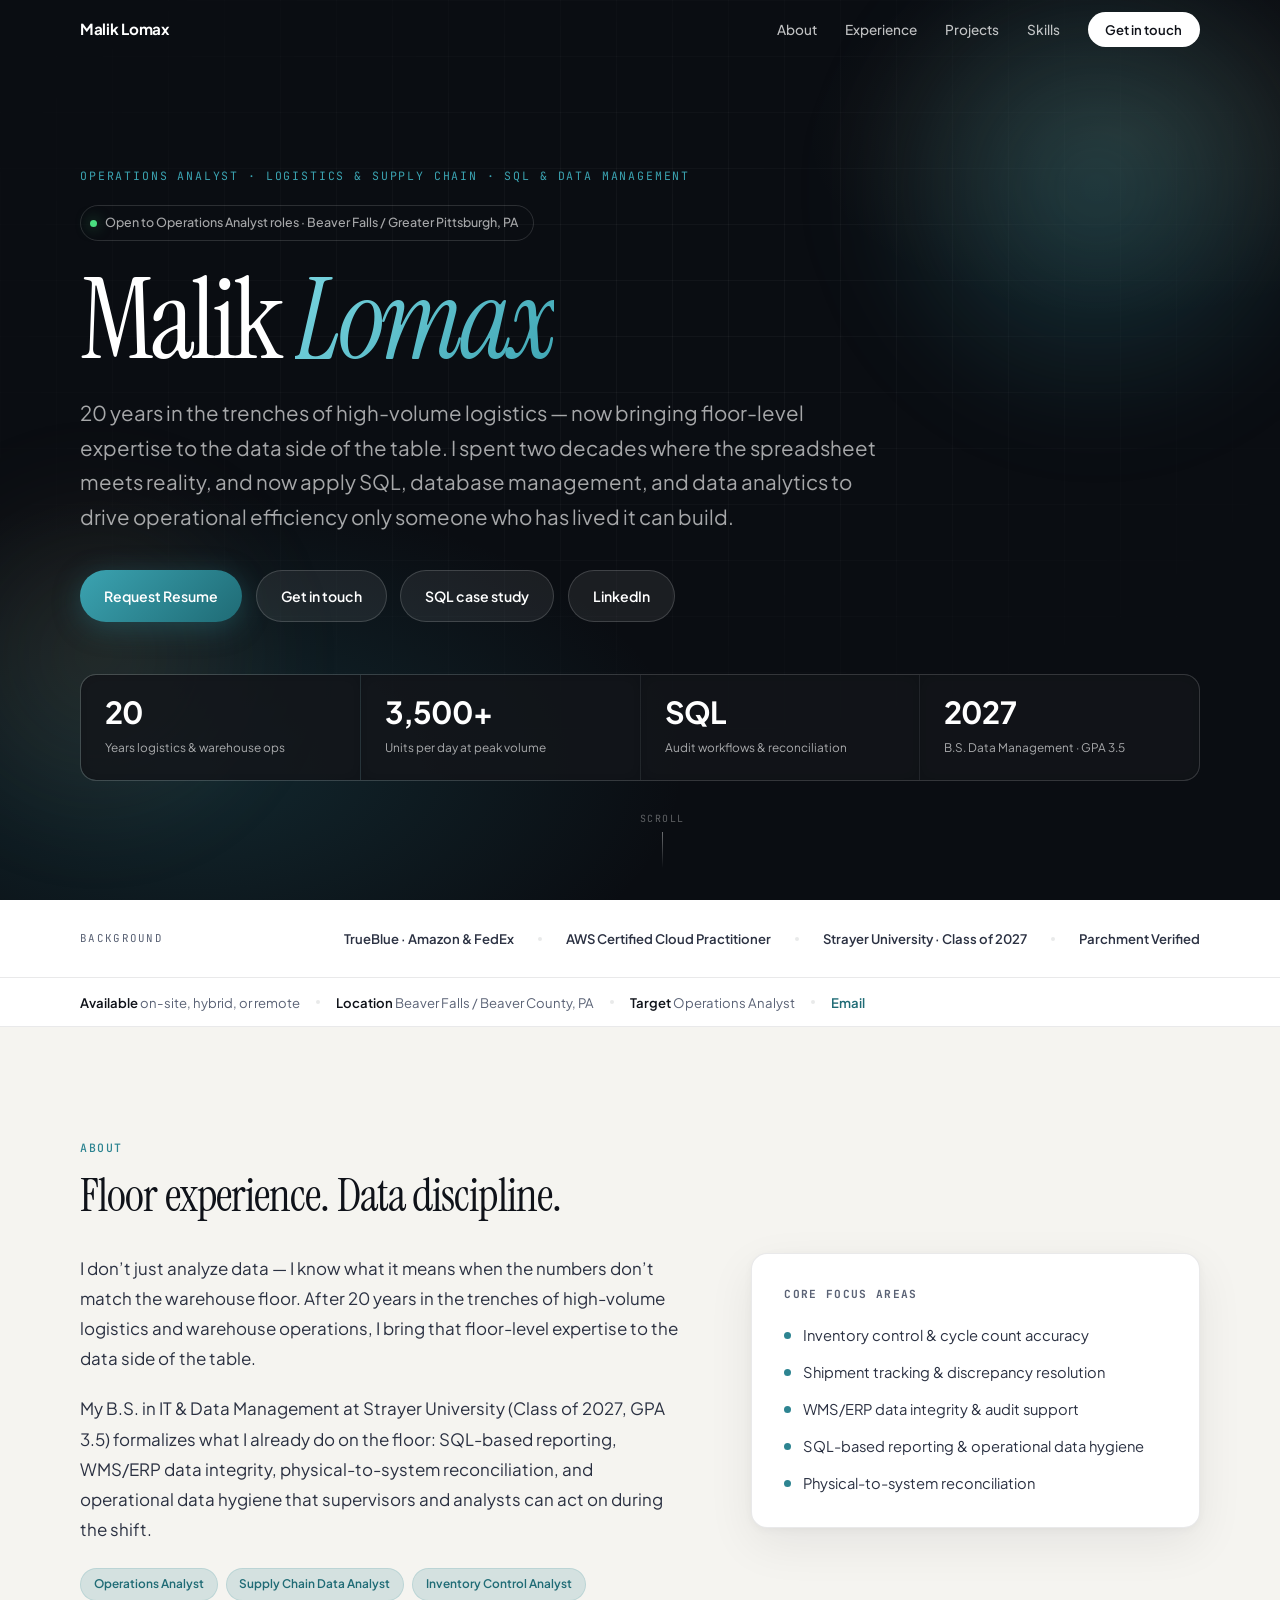
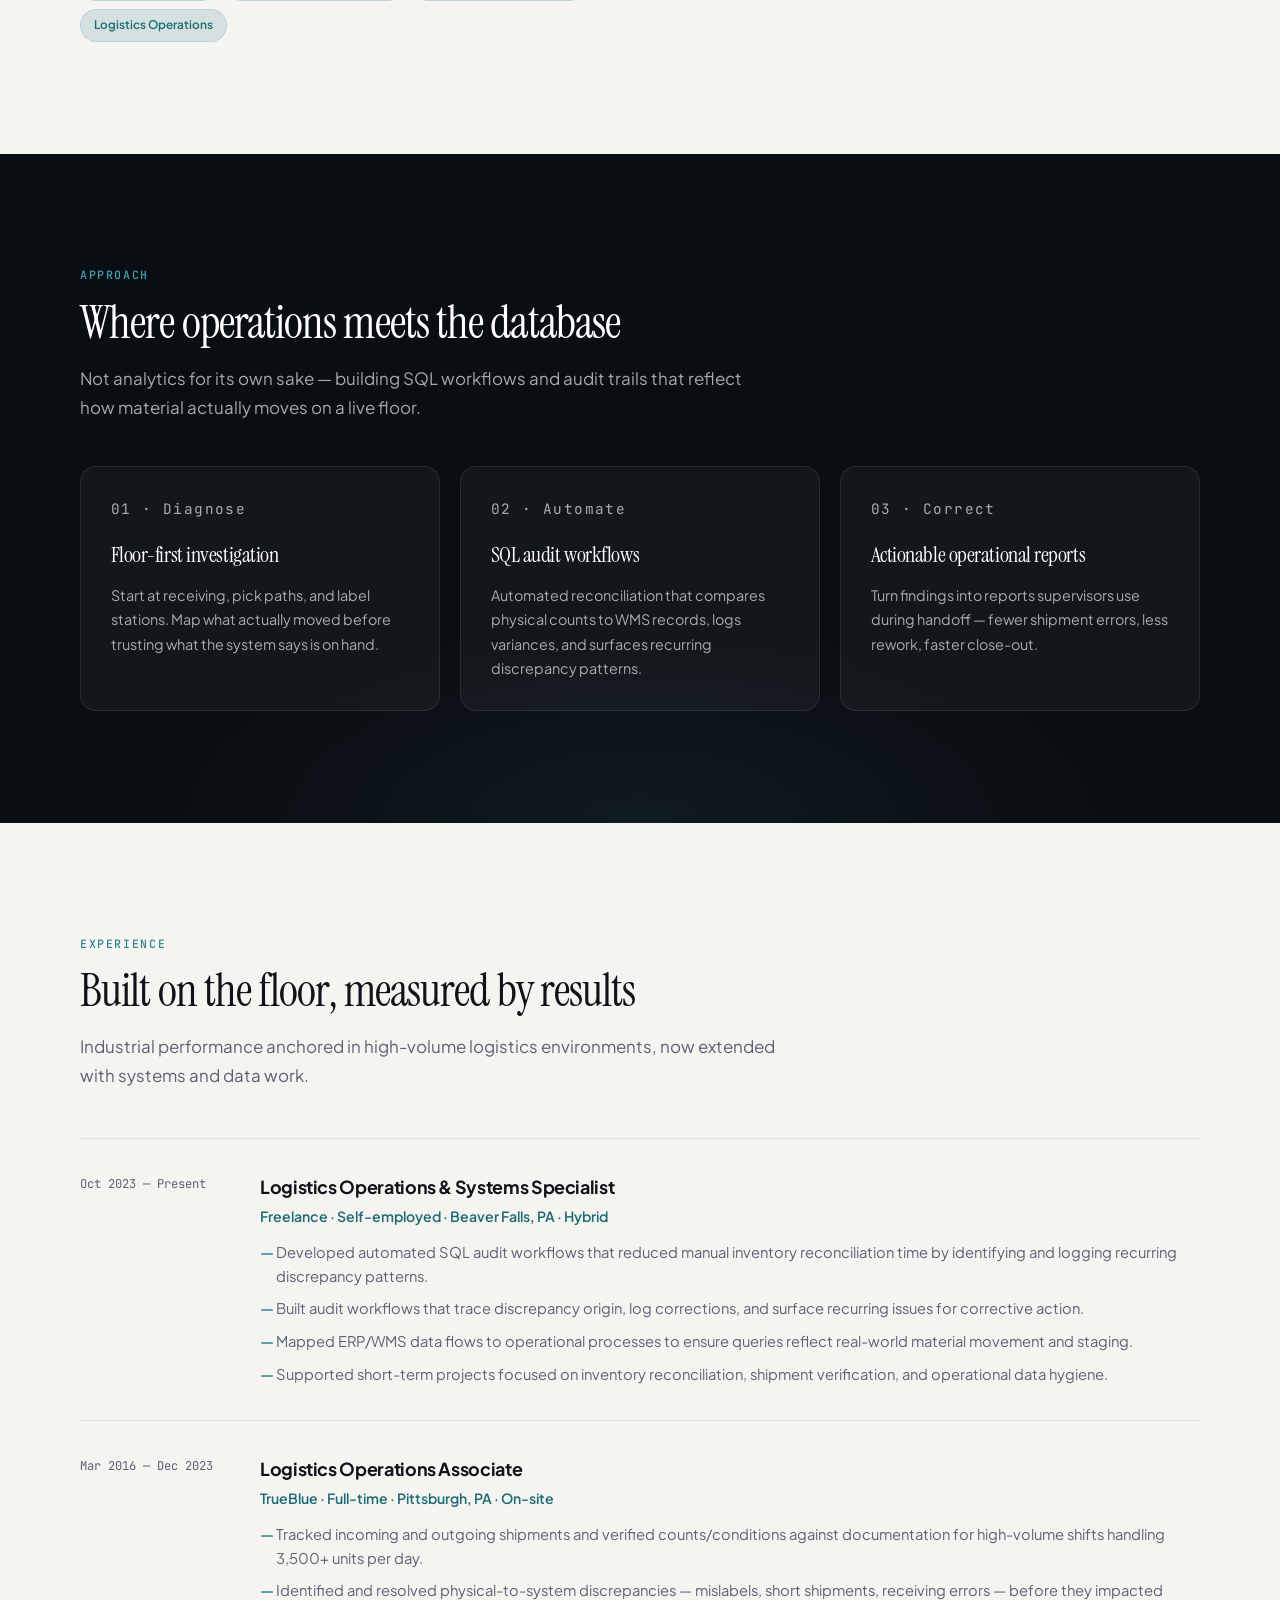
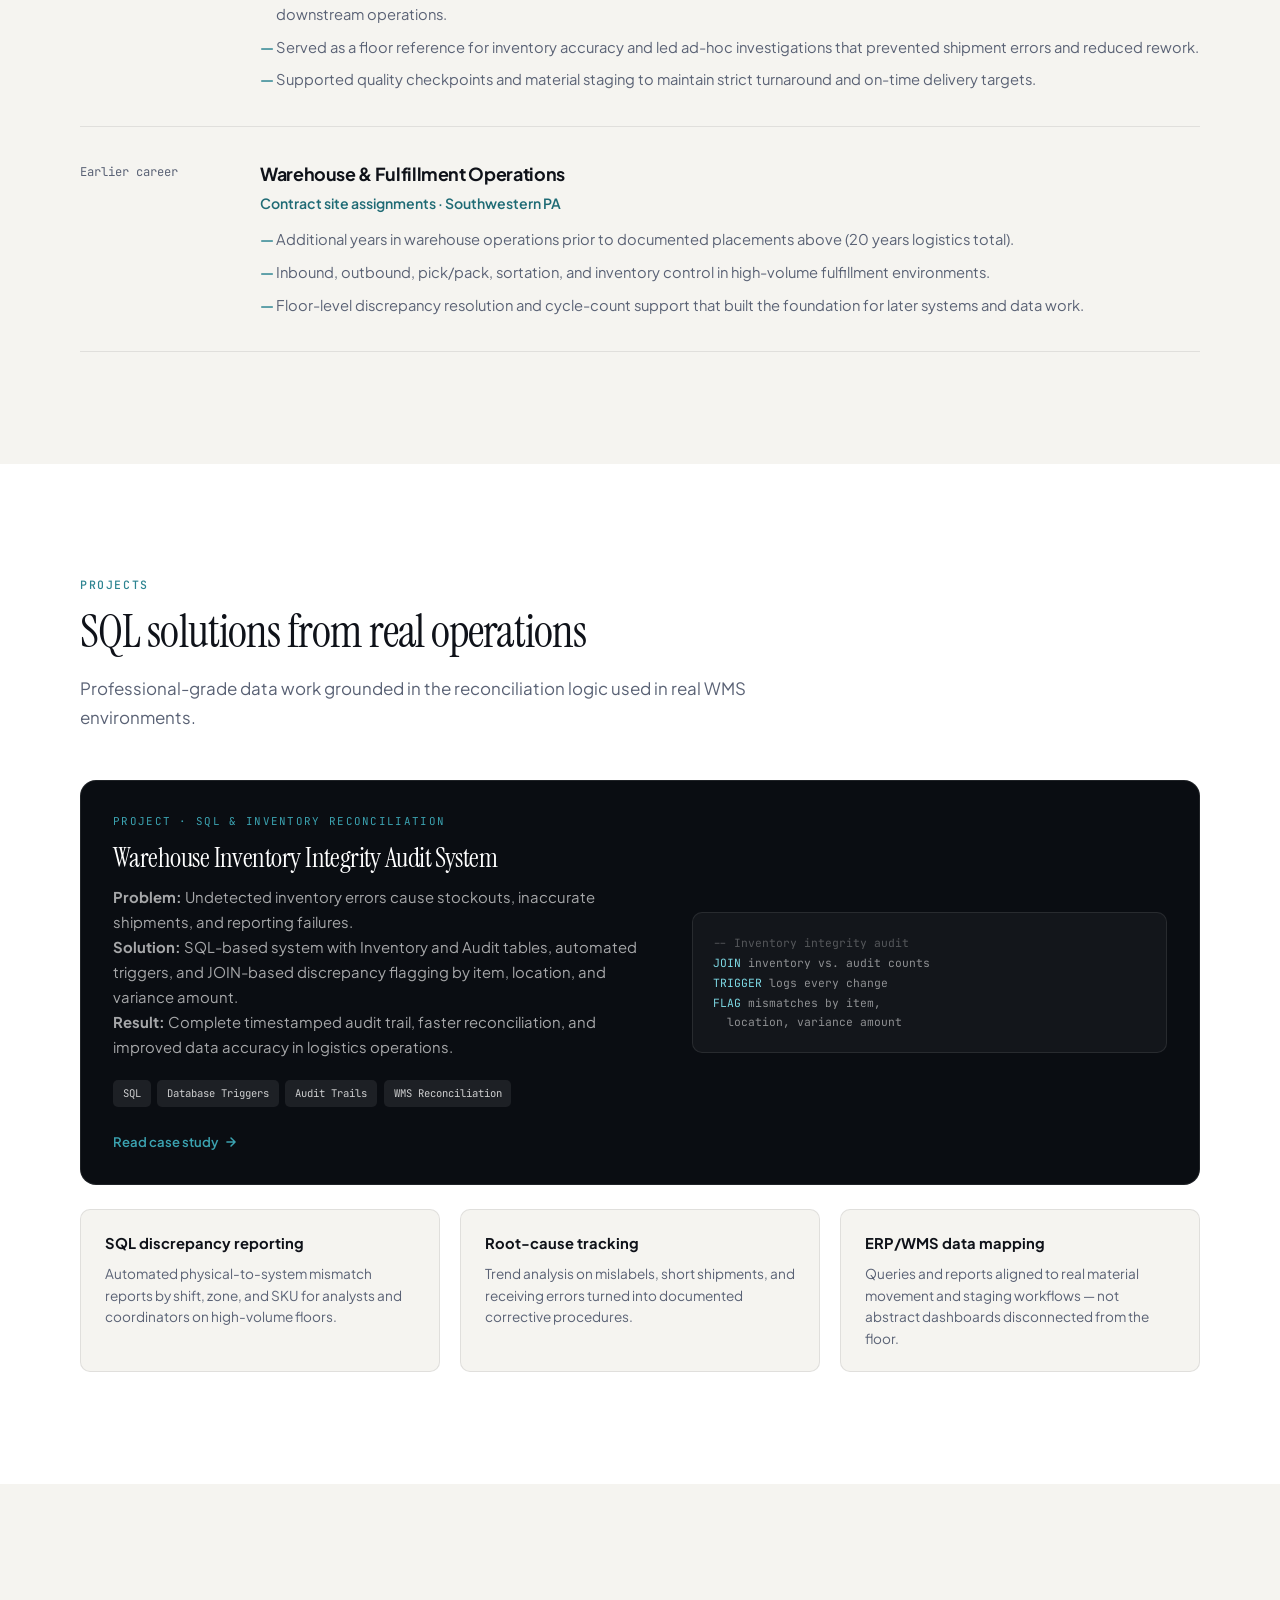
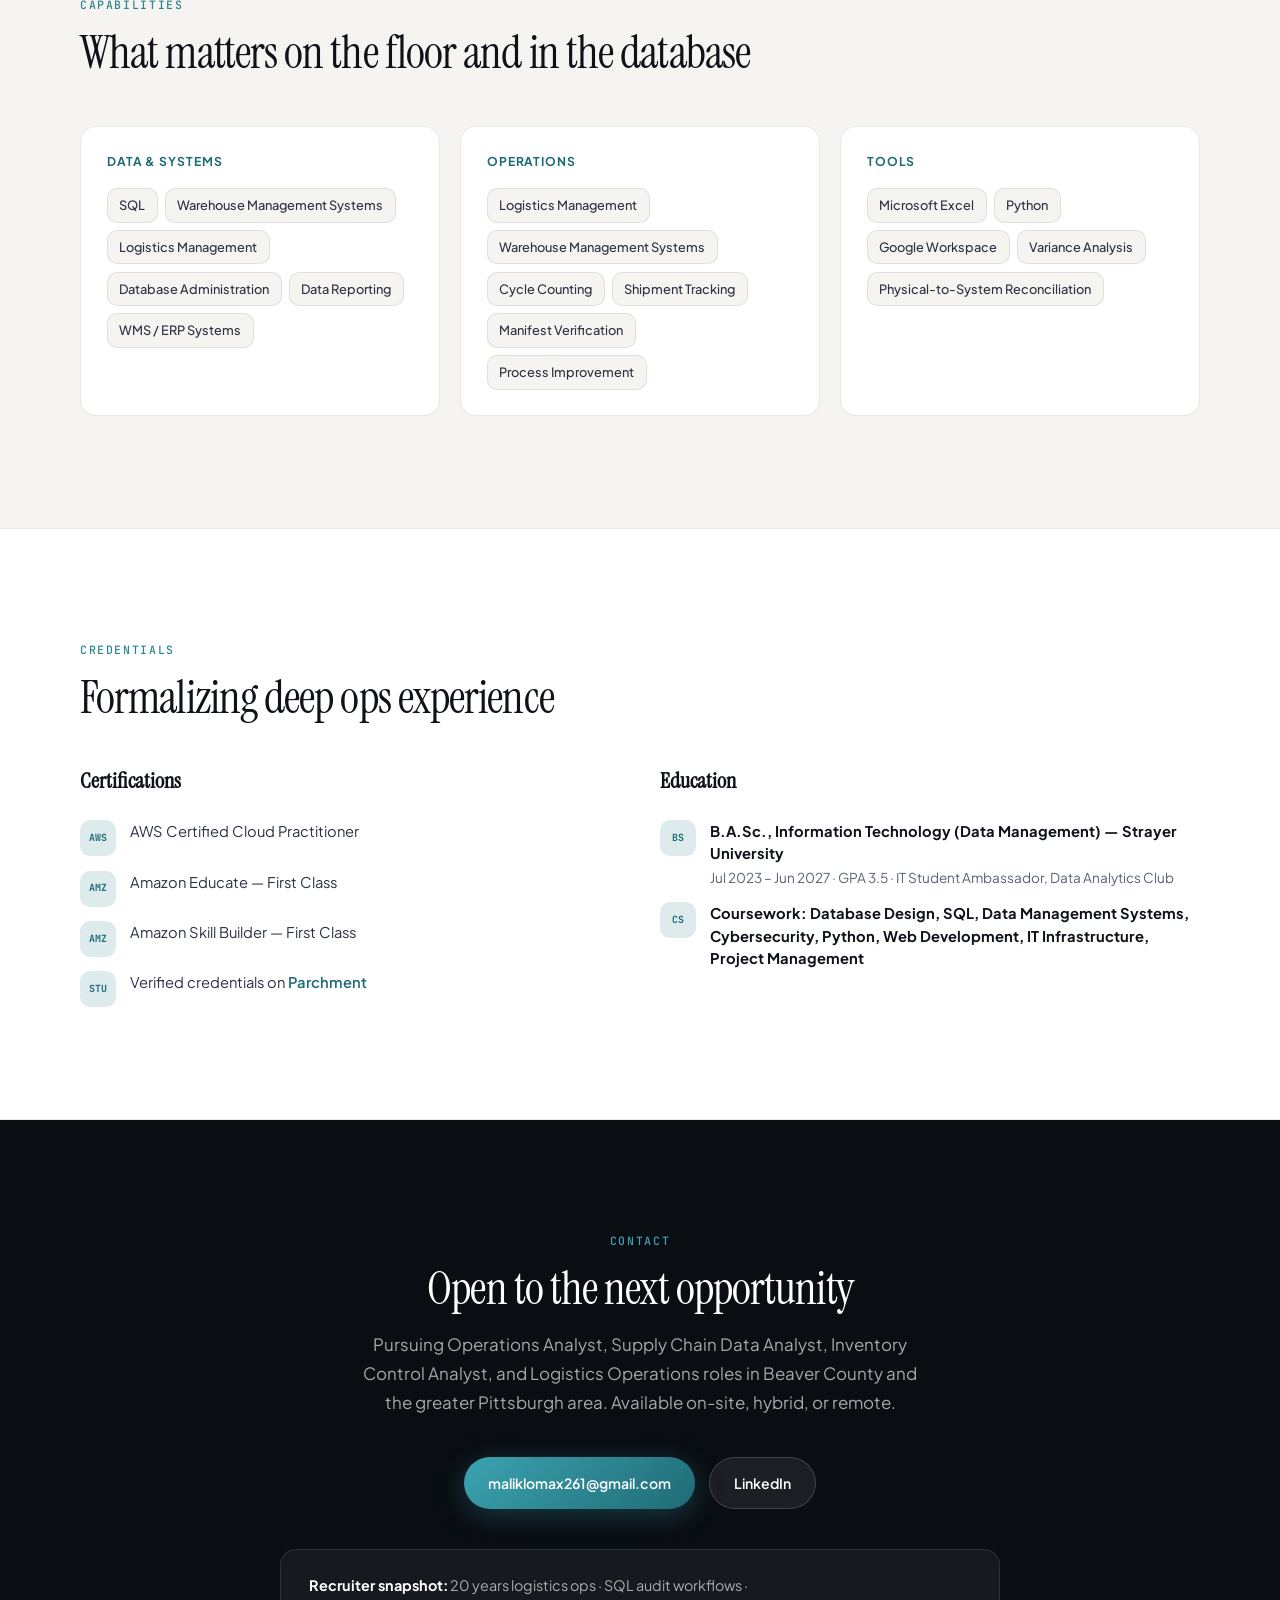
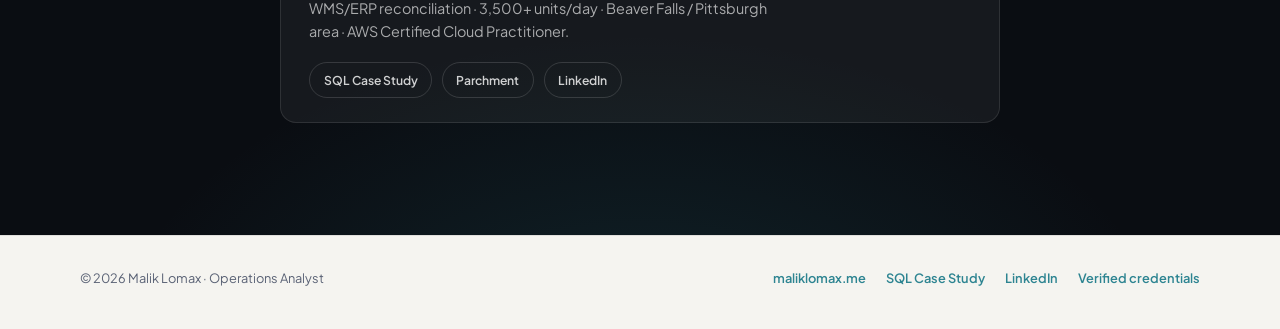
==== index.html @ ae9433d5 "Add Request Resume button with pre-filled recruiter email Co-authored-by: Malik Lomax <cabbageandtea" ====
﻿<!DOCTYPE html>
<html lang="en">
<head>
  <meta charset="UTF-8" />
  <meta name="viewport" content="width=device-width, initial-scale=1.0" />
  <title>Malik Lomax &mdash; Operations Analyst | Logistics &amp; Supply Chain</title>
  <meta name="description" content="Malik Lomax — Operations Analyst with 20 years in high-volume logistics. SQL reporting, WMS/ERP data integrity, inventory reconciliation. Beaver Falls / Greater Pittsburgh, PA." />
  <meta name="author" content="Malik Lomax" />
  <meta property="og:title" content="Malik Lomax — Operations Analyst | Logistics &amp; Supply Chain" />
  <meta property="og:description" content="20 years on the warehouse floor, now applying SQL and data management to logistics operations. Inventory reconciliation, WMS audit support, operational data hygiene." />
  <meta property="og:url" content="https://maliklomax.me" />
  <meta property="og:type" content="website" />
  <meta property="og:image" content="https://maliklomax.me/og-image.png" />
  <meta name="twitter:card" content="summary_large_image" />
  <meta name="twitter:title" content="Malik Lomax — Operations Analyst | Logistics &amp; Supply Chain" />
  <meta name="twitter:description" content="20 years on the warehouse floor, now applying SQL and data management to logistics operations." />
  <meta name="twitter:image" content="https://maliklomax.me/og-image.png" />
  <link rel="canonical" href="https://maliklomax.me/" />
  <link rel="icon" href="/favicon.svg" type="image/svg+xml" />
  <meta name="theme-color" content="#0a0d12" />
  <meta name="robots" content="index, follow" />
  <link rel="preconnect" href="https://fonts.googleapis.com" />
  <link rel="preconnect" href="https://fonts.gstatic.com" crossorigin />
  <link href="https://fonts.googleapis.com/css2?family=Instrument+Serif:ital@0;1&family=Plus+Jakarta+Sans:wght@400;500;600;700&family=JetBrains+Mono:wght@400;500&display=swap" rel="stylesheet" />
  <link rel="stylesheet" href="css/main.css?v=10" />
  <script type="application/ld+json">
  {
    "@context": "https://schema.org",
    "@type": "Person",
    "name": "Malik Lomax",
    "url": "https://maliklomax.me",
    "email": "maliklomax261@gmail.com",
    "jobTitle": "Operations Analyst",
    "description": "Operations Analyst with 20 years in high-volume logistics and warehouse operations. SQL-based reporting, WMS/ERP data integrity, and physical-to-system reconciliation. B.A.Sc. IT & Data Management at Strayer University. AWS Certified Cloud Practitioner.",
    "address": {
      "@type": "PostalAddress",
      "addressLocality": "Beaver Falls",
      "addressRegion": "PA",
      "addressCountry": "US"
    },
    "alumniOf": { "@type": "CollegeOrUniversity", "name": "Strayer University" },
    "knowsAbout": ["SQL", "Supply Chain Operations", "Inventory Reconciliation", "Warehouse Management Systems", "Database Administration", "Data Reporting", "ERP Systems"],
    "sameAs": ["https://www.linkedin.com/in/maliklomax/"]
  }
  </script>
</head>
<body>

  <a href="#main" class="skip-link">Skip to content</a>

  <nav class="nav" id="nav" aria-label="Primary">
    <div class="wrap nav-inner">
      <a href="/" class="nav-logo">Malik Lomax</a>
      <button class="nav-toggle" id="navToggle" aria-label="Toggle menu" aria-expanded="false">
        <svg width="22" height="22" viewBox="0 0 24 24" fill="none" stroke="currentColor" stroke-width="2" stroke-linecap="round" aria-hidden="true"><path d="M4 6h16M4 12h16M4 18h16"/></svg>
      </button>
      <ul class="nav-links" id="navLinks">
        <li><a href="#about">About</a></li>
        <li><a href="#experience">Experience</a></li>
        <li><a href="#work">Projects</a></li>
        <li><a href="#skills">Skills</a></li>
        <li><a href="#contact" class="nav-cta">Get in touch</a></li>
      </ul>
    </div>
  </nav>

  <header class="hero">
    <div class="hero-grid-bg" aria-hidden="true"></div>
    <div class="hero-glow hero-glow--right" aria-hidden="true"></div>
    <div class="hero-glow hero-glow--left" aria-hidden="true"></div>
    <div class="wrap hero-content">
      <p class="hero-eyebrow">Operations Analyst &middot; Logistics &amp; Supply Chain &middot; SQL &amp; Data Management</p>
      <div class="hero-badge">
        <span class="dot" aria-hidden="true"></span>
        Open to Operations Analyst roles &middot; Beaver Falls / Greater Pittsburgh, PA
      </div>
      <h1>Malik <em>Lomax</em></h1>
      <p class="hero-sub">
        20 years in the trenches of high-volume logistics &mdash; now bringing floor-level expertise to the data side of the table. I spent two decades where the spreadsheet meets reality, and now apply SQL, database management, and data analytics to drive operational efficiency only someone who has lived it can build.
      </p>
      <div class="hero-actions">
        <a href="mailto:maliklomax261@gmail.com?subject=Resume%20Request%20-%20Malik%20Lomax&amp;body=Hi%20Malik%2C%0A%0AI%27m%20interested%20in%20your%20background%20and%20would%20like%20to%20request%20a%20copy%20of%20your%20resume.%0A%0AName%3A%20%0ACompany%3A%20%0A%0AThank%20you." class="btn btn-primary">Request Resume</a>
        <a href="#contact" class="btn btn-ghost">Get in touch</a>
        <a href="portfolio-inventory-audit.html" class="btn btn-ghost">SQL case study</a>
        <a href="https://www.linkedin.com/in/maliklomax/" class="btn btn-ghost" target="_blank" rel="noopener noreferrer">LinkedIn</a>
      </div>
      <div class="hero-stats" role="list">
        <div class="hero-stat" role="listitem">
          <strong>20</strong>
          <span>Years logistics &amp; warehouse ops</span>
        </div>
        <div class="hero-stat" role="listitem">
          <strong>3,500+</strong>
          <span>Units per day at peak volume</span>
        </div>
        <div class="hero-stat" role="listitem">
          <strong>SQL</strong>
          <span>Audit workflows &amp; reconciliation</span>
        </div>
        <div class="hero-stat" role="listitem">
          <strong>2027</strong>
          <span>B.S. Data Management &middot; GPA 3.5</span>
        </div>
      </div>
    </div>
    <div class="hero-scroll" aria-hidden="true">Scroll</div>
  </header>

  <div class="trust">
    <div class="wrap trust-inner">
      <span class="trust-label">Background</span>
      <div class="trust-logos" aria-label="Professional affiliations and credentials">
        <span class="trust-item">TrueBlue &middot; Amazon &amp; FedEx</span>
        <span class="trust-dot" aria-hidden="true"></span>
        <span class="trust-item">AWS Certified Cloud Practitioner</span>
        <span class="trust-dot" aria-hidden="true"></span>
        <span class="trust-item">Strayer University &middot; Class of 2027</span>
        <span class="trust-dot" aria-hidden="true"></span>
        <span class="trust-item">Parchment Verified</span>
      </div>
    </div>
  </div>

  <div class="recruiter-bar">
    <div class="wrap recruiter-bar-inner">
      <span><strong>Available</strong> on-site, hybrid, or remote</span>
      <span class="recruiter-bar-dot" aria-hidden="true"></span>
      <span><strong>Location</strong> Beaver Falls / Beaver County, PA</span>
      <span class="recruiter-bar-dot" aria-hidden="true"></span>
      <span><strong>Target</strong> Operations Analyst</span>
      <span class="recruiter-bar-dot" aria-hidden="true"></span>
      <a href="mailto:maliklomax261@gmail.com">Email</a>
    </div>
  </div>

  <main id="main">

    <section id="about" class="wrap reveal">
      <p class="section-label">About</p>
      <h2 class="section-title">Floor experience. Data discipline.</h2>
      <div class="about-grid">
        <div class="about-body">
          <p>
            I don&rsquo;t just analyze data &mdash; I know what it means when the numbers don&rsquo;t match the warehouse floor. After 20 years in the trenches of high-volume logistics and warehouse operations, I bring that floor-level expertise to the data side of the table.
          </p>
          <p>
            My B.S. in IT &amp; Data Management at Strayer University (Class of 2027, GPA 3.5) formalizes what I already do on the floor: SQL-based reporting, WMS/ERP data integrity, physical-to-system reconciliation, and operational data hygiene that supervisors and analysts can act on during the shift.
          </p>
          <div class="tag-row">
            <span class="tag">Operations Analyst</span>
            <span class="tag">Supply Chain Data Analyst</span>
            <span class="tag">Inventory Control Analyst</span>
            <span class="tag">Logistics Operations</span>
          </div>
        </div>
        <aside class="about-card">
          <h3>Core focus areas</h3>
          <ul class="about-list">
            <li>Inventory control &amp; cycle count accuracy</li>
            <li>Shipment tracking &amp; discrepancy resolution</li>
            <li>WMS/ERP data integrity &amp; audit support</li>
            <li>SQL-based reporting &amp; operational data hygiene</li>
            <li>Physical-to-system reconciliation</li>
          </ul>
        </aside>
      </div>
    </section>

    <section class="method reveal">
      <div class="wrap">
        <p class="section-label">Approach</p>
        <h2 class="section-title">Where operations meets the database</h2>
        <p class="section-lead">Not analytics for its own sake &mdash; building SQL workflows and audit trails that reflect how material actually moves on a live floor.</p>
        <div class="method-grid">
          <article class="method-card">
            <p class="method-num">01 &middot; Diagnose</p>
            <h3>Floor-first investigation</h3>
            <p>Start at receiving, pick paths, and label stations. Map what actually moved before trusting what the system says is on hand.</p>
          </article>
          <article class="method-card">
            <p class="method-num">02 &middot; Automate</p>
            <h3>SQL audit workflows</h3>
            <p>Automated reconciliation that compares physical counts to WMS records, logs variances, and surfaces recurring discrepancy patterns.</p>
          </article>
          <article class="method-card">
            <p class="method-num">03 &middot; Correct</p>
            <h3>Actionable operational reports</h3>
            <p>Turn findings into reports supervisors use during handoff &mdash; fewer shipment errors, less rework, faster close-out.</p>
          </article>
        </div>
      </div>
    </section>

    <section id="experience" class="wrap reveal">
      <p class="section-label">Experience</p>
      <h2 class="section-title">Built on the floor, measured by results</h2>
      <p class="section-lead">Industrial performance anchored in high-volume logistics environments, now extended with systems and data work.</p>
      <div class="timeline">
        <article class="timeline-item">
          <div class="timeline-dates">Oct 2023 &mdash; Present</div>
          <div>
            <h3 class="timeline-role">Logistics Operations &amp; Systems Specialist</h3>
            <p class="timeline-org">Freelance &middot; Self-employed &middot; Beaver Falls, PA &middot; Hybrid</p>
            <ul class="timeline-bullets">
              <li>Developed automated SQL audit workflows that reduced manual inventory reconciliation time by identifying and logging recurring discrepancy patterns.</li>
              <li>Built audit workflows that trace discrepancy origin, log corrections, and surface recurring issues for corrective action.</li>
              <li>Mapped ERP/WMS data flows to operational processes to ensure queries reflect real-world material movement and staging.</li>
              <li>Supported short-term projects focused on inventory reconciliation, shipment verification, and operational data hygiene.</li>
            </ul>
          </div>
        </article>
        <article class="timeline-item">
          <div class="timeline-dates">Mar 2016 &mdash; Dec 2023</div>
          <div>
            <h3 class="timeline-role">Logistics Operations Associate</h3>
            <p class="timeline-org">TrueBlue &middot; Full-time &middot; Pittsburgh, PA &middot; On-site</p>
            <ul class="timeline-bullets">
              <li>Tracked incoming and outgoing shipments and verified counts/conditions against documentation for high-volume shifts handling 3,500+ units per day.</li>
              <li>Identified and resolved physical-to-system discrepancies &mdash; mislabels, short shipments, receiving errors &mdash; before they impacted downstream operations.</li>
              <li>Served as a floor reference for inventory accuracy and led ad-hoc investigations that prevented shipment errors and reduced rework.</li>
              <li>Supported quality checkpoints and material staging to maintain strict turnaround and on-time delivery targets.</li>
            </ul>
          </div>
        </article>
        <article class="timeline-item">
          <div class="timeline-dates">Earlier career</div>
          <div>
            <h3 class="timeline-role">Warehouse &amp; Fulfillment Operations</h3>
            <p class="timeline-org">Contract site assignments &middot; Southwestern PA</p>
            <ul class="timeline-bullets">
              <li>Additional years in warehouse operations prior to documented placements above (20 years logistics total).</li>
              <li>Inbound, outbound, pick/pack, sortation, and inventory control in high-volume fulfillment environments.</li>
              <li>Floor-level discrepancy resolution and cycle-count support that built the foundation for later systems and data work.</li>
            </ul>
          </div>
        </article>
      </div>
    </section>

    <section id="work" class="work reveal">
      <div class="wrap">
        <p class="section-label">Projects</p>
        <h2 class="section-title">SQL solutions from real operations</h2>
        <p class="section-lead">Professional-grade data work grounded in the reconciliation logic used in real WMS environments.</p>
        <div class="project-grid">
          <article class="project-card featured">
            <div>
              <p class="project-type">Project &middot; SQL &amp; Inventory Reconciliation</p>
              <h3 class="project-title">Warehouse Inventory Integrity Audit System</h3>
              <p class="project-desc">
                <strong>Problem:</strong> Undetected inventory errors cause stockouts, inaccurate shipments, and reporting failures.<br />
                <strong>Solution:</strong> SQL-based system with Inventory and Audit tables, automated triggers, and JOIN-based discrepancy flagging by item, location, and variance amount.<br />
                <strong>Result:</strong> Complete timestamped audit trail, faster reconciliation, and improved data accuracy in logistics operations.
              </p>
              <div class="project-stack">
                <span class="stack-pill">SQL</span>
                <span class="stack-pill">Database Triggers</span>
                <span class="stack-pill">Audit Trails</span>
                <span class="stack-pill">WMS Reconciliation</span>
              </div>
              <div class="project-links">
                <a href="portfolio-inventory-audit.html" class="project-link">Read case study <svg width="14" height="14" viewBox="0 0 24 24" fill="none" stroke="currentColor" stroke-width="2.5" stroke-linecap="round" stroke-linejoin="round" aria-hidden="true"><path d="M5 12h14M12 5l7 7-7 7"/></svg></a>
              </div>
            </div>
            <div class="project-visual" aria-hidden="true"><span class="cm">-- Inventory integrity audit</span>
<span class="kw">JOIN</span> inventory vs. audit counts
<span class="kw">TRIGGER</span> logs every change
<span class="kw">FLAG</span> mismatches by item,
  location, variance amount</div>
          </article>
        </div>
        <div class="outcomes-grid">
          <article class="outcome-card">
            <h3>SQL discrepancy reporting</h3>
            <p>Automated physical-to-system mismatch reports by shift, zone, and SKU for analysts and coordinators on high-volume floors.</p>
          </article>
          <article class="outcome-card">
            <h3>Root-cause tracking</h3>
            <p>Trend analysis on mislabels, short shipments, and receiving errors turned into documented corrective procedures.</p>
          </article>
          <article class="outcome-card">
            <h3>ERP/WMS data mapping</h3>
            <p>Queries and reports aligned to real material movement and staging workflows &mdash; not abstract dashboards disconnected from the floor.</p>
          </article>
        </div>
      </div>
    </section>

    <section id="skills" class="wrap reveal">
      <p class="section-label">Capabilities</p>
      <h2 class="section-title">What matters on the floor and in the database</h2>
      <div class="skills-grid">
        <div class="skill-group">
          <h3>Data &amp; Systems</h3>
          <div class="skill-chips">
            <span class="skill-chip">SQL</span>
            <span class="skill-chip">Warehouse Management Systems</span>
            <span class="skill-chip">Logistics Management</span>
            <span class="skill-chip">Database Administration</span>
            <span class="skill-chip">Data Reporting</span>
            <span class="skill-chip">WMS / ERP Systems</span>
          </div>
        </div>
        <div class="skill-group">
          <h3>Operations</h3>
          <div class="skill-chips">
            <span class="skill-chip">Logistics Management</span>
            <span class="skill-chip">Warehouse Management Systems</span>
            <span class="skill-chip">Cycle Counting</span>
            <span class="skill-chip">Shipment Tracking</span>
            <span class="skill-chip">Manifest Verification</span>
            <span class="skill-chip">Process Improvement</span>
          </div>
        </div>
        <div class="skill-group">
          <h3>Tools</h3>
          <div class="skill-chips">
            <span class="skill-chip">Microsoft Excel</span>
            <span class="skill-chip">Python</span>
            <span class="skill-chip">Google Workspace</span>
            <span class="skill-chip">Variance Analysis</span>
            <span class="skill-chip">Physical-to-System Reconciliation</span>
          </div>
        </div>
      </div>
    </section>

    <section class="credentials reveal">
      <div class="wrap">
        <p class="section-label">Credentials</p>
        <h2 class="section-title">Formalizing deep ops experience</h2>
        <div class="cred-grid">
          <div class="cred-block">
            <h3>Certifications</h3>
            <ul class="cred-list">
              <li><span class="cred-icon" aria-hidden="true">AWS</span><span>AWS Certified Cloud Practitioner</span></li>
              <li><span class="cred-icon" aria-hidden="true">AMZ</span><span>Amazon Educate &mdash; First Class</span></li>
              <li><span class="cred-icon" aria-hidden="true">AMZ</span><span>Amazon Skill Builder &mdash; First Class</span></li>
              <li><span class="cred-icon" aria-hidden="true">STU</span><span>Verified credentials on <a href="https://strayer.badges.parchment.com/my-badges/organization" target="_blank" rel="noopener noreferrer">Parchment</a></span></li>
            </ul>
          </div>
          <div class="cred-block">
            <h3>Education</h3>
            <ul class="cred-list">
              <li>
                <span class="cred-icon" aria-hidden="true">BS</span>
                <span>
                  <span class="edu-degree">B.A.Sc., Information Technology (Data Management) &mdash; Strayer University</span>
                  <span class="edu-detail">Jul 2023 &ndash; Jun 2027 &middot; GPA 3.5 &middot; IT Student Ambassador, Data Analytics Club</span>
                </span>
              </li>
              <li>
                <span class="cred-icon" aria-hidden="true">CS</span>
                <span>
                  <span class="edu-degree">Coursework: Database Design, SQL, Data Management Systems, Cybersecurity, Python, Web Development, IT Infrastructure, Project Management</span>
                </span>
              </li>
            </ul>
          </div>
        </div>
      </div>
    </section>

    <section id="contact" class="contact-band reveal">
      <div class="wrap">
        <p class="section-label">Contact</p>
        <h2 class="section-title">Open to the next opportunity</h2>
        <p class="contact-lead">
          Pursuing Operations Analyst, Supply Chain Data Analyst, Inventory Control Analyst, and Logistics Operations roles in Beaver County and the greater Pittsburgh area. Available on-site, hybrid, or remote.
        </p>
        <div class="contact-actions">
          <a href="mailto:maliklomax261@gmail.com" class="btn btn-primary">maliklomax261@gmail.com</a>
          <a href="https://www.linkedin.com/in/maliklomax/" class="btn btn-ghost" target="_blank" rel="noopener noreferrer">LinkedIn</a>
        </div>
        <div class="recruiter-card">
          <p><strong>Recruiter snapshot:</strong> 20 years logistics ops &middot; SQL audit workflows &middot; WMS/ERP reconciliation &middot; 3,500+ units/day &middot; Beaver Falls / Pittsburgh area &middot; AWS Certified Cloud Practitioner.</p>
          <div class="recruiter-links">
            <a href="portfolio-inventory-audit.html">SQL Case Study</a>
            <a href="https://strayer.badges.parchment.com/my-badges/organization" target="_blank" rel="noopener noreferrer">Parchment</a>
            <a href="https://www.linkedin.com/in/maliklomax/" target="_blank" rel="noopener noreferrer">LinkedIn</a>
          </div>
        </div>
      </div>
    </section>

  </main>

  <footer class="site-footer">
    <div class="wrap site-footer-inner">
      <p>&copy; 2026 Malik Lomax &middot; Operations Analyst</p>
      <div class="site-footer-links">
        <a href="https://maliklomax.me">maliklomax.me</a>
        <a href="portfolio-inventory-audit.html">SQL Case Study</a>
        <a href="https://www.linkedin.com/in/maliklomax/" target="_blank" rel="noopener noreferrer">LinkedIn</a>
        <a href="https://strayer.badges.parchment.com/my-badges/organization" target="_blank" rel="noopener noreferrer">Verified credentials</a>
      </div>
    </div>
  </footer>

  <script src="js/main.js" defer></script>
</body>
</html>
---- css/main.css ----
﻿@import 'base.css';

section { padding-block: clamp(4.5rem, 9vw, 7rem); }

/* Nav */
.nav {
  position: fixed;
  inset: 0 0 auto 0;
  z-index: 100;
  padding-block: 1rem;
  color: var(--white);
  transition: background 0.35s var(--ease), border-color 0.35s, backdrop-filter 0.35s, color 0.35s;
}

.nav .nav-logo,
.nav .nav-links a,
.nav .nav-toggle { transition: color 0.25s; }

.nav .nav-logo { color: var(--white); font-weight: 700; font-size: 0.95rem; letter-spacing: -0.02em; }
.nav .nav-links a { color: rgba(255, 255, 255, 0.74); font-size: 0.85rem; font-weight: 500; }
.nav .nav-links a:hover,
.nav .nav-links a.active { color: var(--white); }
.nav .nav-links a.active { font-weight: 600; }
.nav .nav-toggle { color: var(--white); background: none; border: none; cursor: pointer; padding: 0.4rem; display: none; }

.nav.scrolled {
  background: rgba(245, 244, 240, 0.9);
  backdrop-filter: blur(18px);
  border-bottom: 1px solid var(--line);
  color: var(--ink);
}

.nav.scrolled .nav-logo { color: var(--ink); }
.nav.scrolled .nav-links a { color: var(--muted); }
.nav.scrolled .nav-links a:hover,
.nav.scrolled .nav-links a.active { color: var(--accent-deep); }
.nav.scrolled .nav-toggle { color: var(--ink); }

.nav-inner {
  display: flex;
  align-items: center;
  justify-content: space-between;
  gap: 1.5rem;
}

.nav-links {
  display: flex;
  align-items: center;
  gap: clamp(1rem, 3vw, 1.75rem);
  list-style: none;
}

.nav-cta {
  padding: 0.55rem 1.1rem;
  background: var(--white) !important;
  color: var(--ink) !important;
  border-radius: 999px;
  font-size: 0.82rem !important;
  font-weight: 600 !important;
}

.nav.scrolled .nav-cta {
  background: var(--ink) !important;
  color: var(--white) !important;
}

/* Hero */
.hero {
  position: relative;
  min-height: 100svh;
  display: flex;
  align-items: center;
  padding-block: 7.5rem 4.5rem;
  background:
    radial-gradient(ellipse 70% 55% at 15% 85%, rgba(45, 132, 145, 0.22), transparent 55%),
    radial-gradient(ellipse 50% 40% at 88% 15%, rgba(184, 149, 106, 0.12), transparent 50%),
    var(--hero-bg);
  color: var(--white);
  overflow: hidden;
}

.hero-grid-bg {
  position: absolute;
  inset: 0;
  background-image:
    linear-gradient(rgba(255, 255, 255, 0.035) 1px, transparent 1px),
    linear-gradient(90deg, rgba(255, 255, 255, 0.035) 1px, transparent 1px);
  background-size: 56px 56px;
  mask-image: radial-gradient(ellipse 85% 75% at 50% 35%, black 15%, transparent 72%);
}

.hero-glow {
  position: absolute;
  border-radius: 50%;
  pointer-events: none;
  filter: blur(40px);
}

.hero-glow--right {
  width: 520px;
  height: 520px;
  background: radial-gradient(circle, rgba(59, 163, 177, 0.28) 0%, transparent 68%);
  top: -8%;
  right: -6%;
}

.hero-glow--left {
  width: 400px;
  height: 400px;
  background: radial-gradient(circle, rgba(184, 149, 106, 0.14) 0%, transparent 70%);
  bottom: 5%;
  left: -8%;
}

.hero-content { position: relative; z-index: 1; }

.hero-eyebrow {
  font-family: var(--mono);
  font-size: 0.72rem;
  letter-spacing: 0.16em;
  text-transform: uppercase;
  color: var(--accent-bright);
  margin-bottom: 1.25rem;
  animation: fadeUp 0.7s var(--ease) both;
}

.hero-badge {
  display: inline-flex;
  align-items: center;
  gap: 0.5rem;
  padding: 0.45rem 0.95rem 0.45rem 0.55rem;
  border: 1px solid rgba(255, 255, 255, 0.14);
  border-radius: 999px;
  font-size: 0.78rem;
  font-weight: 500;
  color: var(--hero-muted);
  margin-bottom: 1.75rem;
  animation: fadeUp 0.7s 0.05s var(--ease) both;
}

.hero-badge .dot {
  width: 7px;
  height: 7px;
  border-radius: 50%;
  background: #4ade80;
  box-shadow: 0 0 14px rgba(74, 222, 128, 0.55);
  animation: pulse 2.4s ease infinite;
}

@keyframes pulse {
  0%, 100% { opacity: 1; transform: scale(1); }
  50% { opacity: 0.55; transform: scale(0.92); }
}

.hero h1 {
  font-family: var(--serif);
  font-size: clamp(3.4rem, 10vw, 7rem);
  font-weight: 400;
  line-height: 0.92;
  letter-spacing: -0.035em;
  margin-bottom: 1.5rem;
  animation: fadeUp 0.7s 0.1s var(--ease) both;
}

.hero h1 em {
  font-style: italic;
  background: linear-gradient(135deg, #7dd8e3, var(--accent-bright));
  -webkit-background-clip: text;
  background-clip: text;
  color: transparent;
}

.hero-sub {
  font-size: clamp(1.05rem, 2.2vw, 1.28rem);
  color: var(--hero-muted);
  max-width: 54ch;
  line-height: 1.68;
  margin-bottom: 2.25rem;
  animation: fadeUp 0.7s 0.18s var(--ease) both;
}

.hero-actions {
  display: flex;
  flex-wrap: wrap;
  gap: 0.85rem;
  margin-bottom: 3.25rem;
  animation: fadeUp 0.7s 0.26s var(--ease) both;
}

.hero-stats {
  display: grid;
  grid-template-columns: repeat(4, 1fr);
  gap: 1px;
  background: rgba(255, 255, 255, 0.1);
  border-radius: var(--radius);
  overflow: hidden;
  border: 1px solid rgba(255, 255, 255, 0.08);
  animation: fadeUp 0.7s 0.34s var(--ease) both;
}

.hero-stat {
  padding: 1.35rem 1.5rem;
  background: rgba(10, 13, 18, 0.82);
  backdrop-filter: blur(8px);
}

.hero-stat strong {
  display: block;
  font-size: clamp(1.45rem, 3vw, 1.9rem);
  font-weight: 700;
  letter-spacing: -0.03em;
  line-height: 1.05;
  margin-bottom: 0.3rem;
}

.hero-stat span {
  font-size: 0.74rem;
  color: var(--hero-muted);
  line-height: 1.45;
}

.hero-scroll {
  position: absolute;
  bottom: 2rem;
  left: 50%;
  transform: translateX(-50%);
  display: flex;
  flex-direction: column;
  align-items: center;
  gap: 0.35rem;
  font-family: var(--mono);
  font-size: 0.62rem;
  letter-spacing: 0.14em;
  text-transform: uppercase;
  color: rgba(255, 255, 255, 0.35);
  animation: fadeUp 1s 0.8s var(--ease) both;
}

.hero-scroll::after {
  content: '';
  width: 1px;
  height: 36px;
  background: linear-gradient(to bottom, rgba(255,255,255,0.4), transparent);
  animation: scrollLine 2s ease infinite;
}

@keyframes scrollLine {
  0%, 100% { opacity: 0.3; transform: scaleY(0.6); transform-origin: top; }
  50% { opacity: 1; transform: scaleY(1); }
}

@keyframes fadeUp {
  from { opacity: 0; transform: translateY(22px); }
  to { opacity: 1; transform: translateY(0); }
}

/* Trust */
.trust {
  padding-block: 1.75rem;
  background: var(--white);
  border-bottom: 1px solid var(--line);
}

.trust-inner {
  display: flex;
  align-items: center;
  justify-content: space-between;
  gap: 2rem;
  flex-wrap: wrap;
}

.trust-label {
  font-family: var(--mono);
  font-size: 0.68rem;
  letter-spacing: 0.12em;
  text-transform: uppercase;
  color: var(--muted);
}

.trust-logos {
  display: flex;
  flex-wrap: wrap;
  align-items: center;
  gap: 0.75rem 1.5rem;
}

.trust-item {
  font-size: 0.82rem;
  font-weight: 600;
  color: var(--ink-soft);
}

.trust-dot {
  width: 4px;
  height: 4px;
  border-radius: 50%;
  background: var(--line);
}

.recruiter-bar {
  background: var(--white);
  border-bottom: 1px solid var(--line);
  padding: 0.85rem 0;
}

.recruiter-bar-inner {
  display: flex;
  flex-wrap: wrap;
  align-items: center;
  gap: 0.65rem 1rem;
  font-size: 0.82rem;
  color: var(--muted);
}

.recruiter-bar-inner strong {
  color: var(--ink);
  font-weight: 600;
}

.recruiter-bar-inner a {
  color: var(--accent-deep);
  font-weight: 600;
}

.recruiter-bar-inner a:hover { color: var(--accent); }

.recruiter-bar-dot {
  width: 4px;
  height: 4px;
  border-radius: 50%;
  background: var(--line);
  flex-shrink: 0;
}

/* About */
.about-grid {
  display: grid;
  grid-template-columns: 1.15fr 0.85fr;
  gap: clamp(2rem, 5vw, 4rem);
  align-items: start;
  margin-top: 2rem;
}

.about-body p {
  font-size: 1.06rem;
  color: var(--ink-soft);
  line-height: 1.78;
  margin-bottom: 1.25rem;
}

.about-body p:last-child { margin-bottom: 0; }

.about-card {
  background: var(--white);
  border: 1px solid var(--line);
  border-radius: var(--radius);
  padding: 2rem;
  box-shadow: var(--shadow);
}

.about-card h3 {
  font-family: var(--mono);
  font-size: 0.7rem;
  letter-spacing: 0.12em;
  text-transform: uppercase;
  color: var(--muted);
  margin-bottom: 1.25rem;
}

.about-list {
  list-style: none;
  display: flex;
  flex-direction: column;
  gap: 0.9rem;
}

.about-list li {
  display: flex;
  gap: 0.75rem;
  font-size: 0.92rem;
  color: var(--ink-soft);
  line-height: 1.55;
}

.about-list li::before {
  content: '';
  flex-shrink: 0;
  width: 7px;
  height: 7px;
  margin-top: 0.5rem;
  border-radius: 50%;
  background: var(--accent);
}

.tag-row {
  display: flex;
  flex-wrap: wrap;
  gap: 0.5rem;
  margin-top: 1.5rem;
}

.tag {
  font-size: 0.74rem;
  font-weight: 600;
  padding: 0.38rem 0.8rem;
  border-radius: 999px;
  background: var(--accent-glow);
  color: var(--accent-deep);
  border: 1px solid rgba(45, 132, 145, 0.15);
}

/* Method */
.method {
  background: var(--hero-bg);
  color: var(--white);
  position: relative;
  overflow: hidden;
}

.method::before {
  content: '';
  position: absolute;
  inset: 0;
  background: radial-gradient(ellipse 60% 50% at 50% 100%, rgba(45, 132, 145, 0.12), transparent 60%);
  pointer-events: none;
}

.method .wrap { position: relative; }
.method .section-label { color: var(--accent-bright); }
.method .section-title { color: var(--white); }
.method .section-lead { color: var(--hero-muted); }

.method-grid {
  display: grid;
  grid-template-columns: repeat(3, 1fr);
  gap: 1.25rem;
  margin-top: 2.75rem;
}

.method-card {
  padding: 1.85rem;
  border-radius: var(--radius);
  background: rgba(255, 255, 255, 0.04);
  border: 1px solid rgba(255, 255, 255, 0.09);
  transition: border-color 0.25s, transform 0.25s var(--ease), background 0.25s;
}

.method-card:hover {
  background: rgba(255, 255, 255, 0.06);
  border-color: rgba(59, 163, 177, 0.4);
  transform: translateY(-3px);
}

.method-num {
  font-family: var(--mono);
  font-size: 0.68rem;
  color: var(--accent-bright);
  letter-spacing: 0.1em;
  margin-bottom: 1rem;
}

.method-card h3 {
  font-family: var(--serif);
  font-size: 1.4rem;
  font-weight: 400;
  margin-bottom: 0.65rem;
  letter-spacing: -0.02em;
}

.method-card p {
  font-size: 0.9rem;
  color: var(--hero-muted);
  line-height: 1.68;
}

/* Timeline */
.timeline { margin-top: 3rem; }

.timeline-item {
  display: grid;
  grid-template-columns: 148px 1fr;
  gap: 2rem;
  padding-block: 2.1rem;
  border-top: 1px solid var(--line);
  transition: background 0.25s;
}

.timeline-item:last-child { border-bottom: 1px solid var(--line); }
.timeline-item:hover { background: rgba(45, 132, 145, 0.035); }

.timeline-dates {
  font-family: var(--mono);
  font-size: 0.76rem;
  color: var(--muted);
  padding-top: 0.15rem;
}

.timeline-role {
  font-size: 1.12rem;
  font-weight: 700;
  letter-spacing: -0.02em;
  margin-bottom: 0.2rem;
}

.timeline-org {
  font-size: 0.88rem;
  color: var(--accent-deep);
  font-weight: 600;
  margin-bottom: 0.85rem;
}

.timeline-bullets {
  list-style: none;
  display: flex;
  flex-direction: column;
  gap: 0.55rem;
}

.timeline-bullets li {
  font-size: 0.92rem;
  color: var(--muted);
  line-height: 1.62;
  padding-left: 1rem;
  position: relative;
}

.timeline-bullets li::before {
  content: '\2014';
  position: absolute;
  left: 0;
  color: var(--accent);
  font-weight: 600;
}

/* Work */
.work { background: var(--white); }

.project-grid {
  display: grid;
  grid-template-columns: 1fr;
  gap: 1.5rem;
  margin-top: 3rem;
}

.outcomes-grid {
  display: grid;
  grid-template-columns: repeat(3, 1fr);
  gap: 1.25rem;
  margin-top: 1.5rem;
}

.outcome-card {
  border: 1px solid var(--line);
  border-radius: var(--radius-sm);
  padding: 1.35rem 1.5rem;
  background: var(--surface);
}

.outcome-card h3 {
  font-size: 0.92rem;
  font-weight: 700;
  margin-bottom: 0.45rem;
  color: var(--ink);
}

.outcome-card p {
  font-size: 0.85rem;
  color: var(--muted);
  line-height: 1.6;
}

.cred-list a {
  color: var(--accent-deep);
  font-weight: 600;
}

.cred-list a:hover { color: var(--accent); }

.project-card {
  position: relative;
  border: 1px solid var(--line);
  border-radius: var(--radius);
  padding: 2rem;
  background: var(--surface);
  display: flex;
  flex-direction: column;
  transition: transform 0.3s var(--ease), box-shadow 0.3s;
  overflow: hidden;
}

.project-card::before {
  content: '';
  position: absolute;
  top: 0;
  left: 0;
  right: 0;
  height: 3px;
  background: linear-gradient(90deg, var(--accent-bright), var(--warm));
  opacity: 0;
  transition: opacity 0.3s;
}

.project-card:hover {
  transform: translateY(-4px);
  box-shadow: var(--shadow-lg);
}

.project-card:hover::before { opacity: 1; }

.project-card.featured {
  grid-column: span 2;
  display: grid;
  grid-template-columns: 1.15fr 1fr;
  gap: 2rem;
  align-items: center;
  background: var(--hero-bg);
  color: var(--white);
  border-color: rgba(255, 255, 255, 0.09);
}

.project-type {
  font-family: var(--mono);
  font-size: 0.68rem;
  letter-spacing: 0.12em;
  text-transform: uppercase;
  color: var(--accent-bright);
  margin-bottom: 0.75rem;
}

.project-title {
  font-family: var(--serif);
  font-size: 1.7rem;
  font-weight: 400;
  letter-spacing: -0.02em;
  margin-bottom: 0.75rem;
  line-height: 1.15;
}

.project-desc {
  font-size: 0.93rem;
  color: var(--muted);
  line-height: 1.68;
  margin-bottom: 1.25rem;
  flex-grow: 1;
}

.project-card.featured .project-desc { color: var(--hero-muted); }

.project-stack {
  display: flex;
  flex-wrap: wrap;
  gap: 0.4rem;
  margin-bottom: 1.5rem;
}

.stack-pill {
  font-family: var(--mono);
  font-size: 0.66rem;
  padding: 0.32rem 0.62rem;
  border-radius: 5px;
  background: rgba(45, 132, 145, 0.12);
  color: var(--accent-deep);
}

.project-card.featured .stack-pill {
  background: rgba(255, 255, 255, 0.08);
  color: rgba(255, 255, 255, 0.78);
}

.project-links { display: flex; flex-wrap: wrap; gap: 0.75rem; }

.project-link {
  display: inline-flex;
  align-items: center;
  gap: 0.35rem;
  font-size: 0.82rem;
  font-weight: 600;
  color: var(--accent-deep);
  transition: gap 0.2s, color 0.2s;
}

.project-link:hover { gap: 0.55rem; color: var(--accent); }
.project-card.featured .project-link { color: var(--accent-bright); }

.project-visual {
  background: rgba(255, 255, 255, 0.04);
  border: 1px solid rgba(255, 255, 255, 0.09);
  border-radius: var(--radius-sm);
  padding: 1.25rem;
  font-family: var(--mono);
  font-size: 0.71rem;
  line-height: 1.75;
  color: rgba(255, 255, 255, 0.52);
  white-space: pre-wrap;
}

.project-visual .kw { color: #7dd8e3; }
.project-visual .fn { color: #93c5fd; }
.project-visual .str { color: #fcd34d; }
.project-visual .cm { color: rgba(255, 255, 255, 0.28); }

/* Skills */
.skills-grid {
  display: grid;
  grid-template-columns: repeat(3, 1fr);
  gap: 1.25rem;
  margin-top: 3rem;
}

.skill-group {
  background: var(--white);
  border: 1px solid var(--line);
  border-radius: var(--radius);
  padding: 1.6rem;
  transition: box-shadow 0.25s;
}

.skill-group:hover { box-shadow: var(--shadow); }

.skill-group h3 {
  font-size: 0.76rem;
  font-weight: 700;
  letter-spacing: 0.08em;
  text-transform: uppercase;
  color: var(--accent-deep);
  margin-bottom: 1rem;
}

.skill-chips { display: flex; flex-wrap: wrap; gap: 0.45rem; }

.skill-chip {
  font-size: 0.8rem;
  font-weight: 500;
  padding: 0.38rem 0.72rem;
  border-radius: var(--radius-sm);
  background: var(--surface);
  color: var(--ink-soft);
  border: 1px solid var(--line);
}

/* Credentials */
.credentials {
  background: var(--white);
  border-block: 1px solid var(--line);
}

.cred-grid {
  display: grid;
  grid-template-columns: 1fr 1fr;
  gap: 2.5rem;
  margin-top: 2.5rem;
}

.cred-block h3 {
  font-family: var(--serif);
  font-size: 1.4rem;
  margin-bottom: 1.35rem;
}

.cred-list {
  list-style: none;
  display: flex;
  flex-direction: column;
  gap: 0.9rem;
}

.cred-list li {
  display: flex;
  align-items: flex-start;
  gap: 0.85rem;
  font-size: 0.92rem;
  color: var(--ink-soft);
  line-height: 1.5;
}

.cred-icon {
  flex-shrink: 0;
  width: 36px;
  height: 36px;
  border-radius: var(--radius-sm);
  background: var(--accent-glow);
  display: flex;
  align-items: center;
  justify-content: center;
  font-family: var(--mono);
  font-size: 0.62rem;
  font-weight: 700;
  color: var(--accent-deep);
  letter-spacing: -0.02em;
}

.edu-degree { font-weight: 700; color: var(--ink); display: block; }
.edu-detail { font-size: 0.85rem; color: var(--muted); margin-top: 0.2rem; display: block; }

.parchment-card {
  margin-top: 2rem;
  padding: 1.35rem 1.5rem;
  background: linear-gradient(135deg, rgba(45, 132, 145, 0.08), rgba(45, 132, 145, 0.03));
  border: 1px solid rgba(45, 132, 145, 0.22);
  border-radius: var(--radius);
  display: flex;
  flex-wrap: wrap;
  align-items: center;
  justify-content: space-between;
  gap: 1rem;
}

.parchment-card-text strong {
  display: block;
  font-size: 0.92rem;
  color: var(--ink);
  margin-bottom: 0.25rem;
}

.parchment-card-text span {
  font-size: 0.82rem;
  color: var(--muted);
  line-height: 1.5;
}

.verified-tag {
  display: inline-flex;
  align-items: center;
  gap: 0.35rem;
  font-family: var(--mono);
  font-size: 0.62rem;
  font-weight: 600;
  letter-spacing: 0.08em;
  text-transform: uppercase;
  color: var(--accent-deep);
  background: var(--accent-glow);
  padding: 0.3rem 0.6rem;
  border-radius: 4px;
  margin-bottom: 0.5rem;
}

.cred-link {
  display: inline-flex;
  align-items: center;
  gap: 0.35rem;
  margin-top: 1.5rem;
  font-size: 0.82rem;
  font-weight: 600;
  color: var(--accent-deep);
}

.cred-link:hover { color: var(--accent); }

/* Contact */
.contact-band {
  background:
    radial-gradient(ellipse 70% 80% at 50% 120%, rgba(45, 132, 145, 0.2), transparent 60%),
    var(--hero-bg);
  color: var(--white);
  text-align: center;
  padding-block: clamp(5rem, 10vw, 7rem);
}

.contact-band .section-label { color: var(--accent-bright); }
.contact-band .section-title { color: var(--white); margin-inline: auto; }

.contact-lead {
  font-size: 1.06rem;
  color: var(--hero-muted);
  max-width: 48ch;
  margin: 0 auto 2.5rem;
  line-height: 1.72;
}

.contact-actions {
  display: flex;
  flex-wrap: wrap;
  justify-content: center;
  gap: 0.85rem;
  margin-bottom: 2.5rem;
}

.contact-links {
  display: flex;
  flex-wrap: wrap;
  justify-content: center;
  gap: 1.5rem 2.25rem;
  margin-top: 2rem;
}

.contact-links a {
  display: inline-flex;
  align-items: center;
  gap: 0.45rem;
  font-size: 0.88rem;
  font-weight: 500;
  color: rgba(255, 255, 255, 0.55);
  transition: color 0.2s;
}

.contact-links a:hover { color: var(--accent-bright); }

.recruiter-card {
  max-width: 720px;
  margin: 0 auto;
  padding: 1.5rem 1.75rem;
  background: rgba(255, 255, 255, 0.05);
  border: 1px solid rgba(255, 255, 255, 0.1);
  border-radius: var(--radius);
  display: flex;
  flex-wrap: wrap;
  align-items: center;
  justify-content: space-between;
  gap: 1.25rem;
  text-align: left;
}

.recruiter-card p {
  font-size: 0.9rem;
  color: var(--hero-muted);
  line-height: 1.58;
  max-width: 42ch;
}

.recruiter-card strong { color: var(--white); }

.recruiter-links { display: flex; flex-wrap: wrap; gap: 0.6rem; }

.recruiter-links a {
  font-size: 0.76rem;
  font-weight: 600;
  padding: 0.45rem 0.85rem;
  border-radius: 999px;
  border: 1px solid rgba(255, 255, 255, 0.14);
  color: rgba(255, 255, 255, 0.8);
  transition: border-color 0.2s, background 0.2s;
}

.recruiter-links a:hover {
  border-color: var(--accent-bright);
  background: rgba(59, 163, 177, 0.12);
  color: var(--white);
}

/* Reveal */
.reveal {
  opacity: 0;
  transform: translateY(24px);
  transition: opacity 0.65s var(--ease), transform 0.65s var(--ease);
}

.reveal.visible { opacity: 1; transform: translateY(0); }

/* Responsive */
@media (max-width: 900px) {
  .hero-stats { grid-template-columns: repeat(2, 1fr); }
  .about-grid { grid-template-columns: 1fr; }
  .project-grid { grid-template-columns: 1fr; }
  .outcomes-grid { grid-template-columns: 1fr; }
  .project-card.featured { grid-column: span 1; grid-template-columns: 1fr; }
  .skills-grid { grid-template-columns: 1fr 1fr; }
  .cred-grid { grid-template-columns: 1fr; }
  .timeline-item { grid-template-columns: 1fr; gap: 0.5rem; }
  .method-grid { grid-template-columns: 1fr; }
  .trust-inner { justify-content: center; text-align: center; }
  .trust-logos { justify-content: center; }
  .hero-scroll { display: none; }
}

@media (max-width: 640px) {
  .nav-links {
    display: none;
    position: absolute;
    top: 100%;
    left: 0;
    right: 0;
    flex-direction: column;
    align-items: stretch;
    padding: 1rem 1.25rem 1.25rem;
    background: rgba(245, 244, 240, 0.97);
    backdrop-filter: blur(16px);
    border-bottom: 1px solid var(--line);
  }

  .nav-links.open { display: flex; }
  .nav-links a { color: var(--muted) !important; }
  .nav-links a:hover,
  .nav-links a.active { color: var(--accent-deep) !important; }
  .nav-toggle { display: block; }
  .skills-grid { grid-template-columns: 1fr; }
  .hero-stats { grid-template-columns: 1fr 1fr; }
  .recruiter-card { text-align: center; justify-content: center; }
  .recruiter-card p { max-width: none; }
}

@media (prefers-reduced-motion: reduce) {
  .reveal { opacity: 1; transform: none; transition: none; }
  .hero-eyebrow, .hero-badge, .hero h1, .hero-sub, .hero-actions, .hero-stats, .hero-scroll { animation: none; }
  .hero-badge .dot { animation: none; }
  .hero-scroll::after { animation: none; }
  .method-card:hover, .project-card:hover { transform: none; }
}
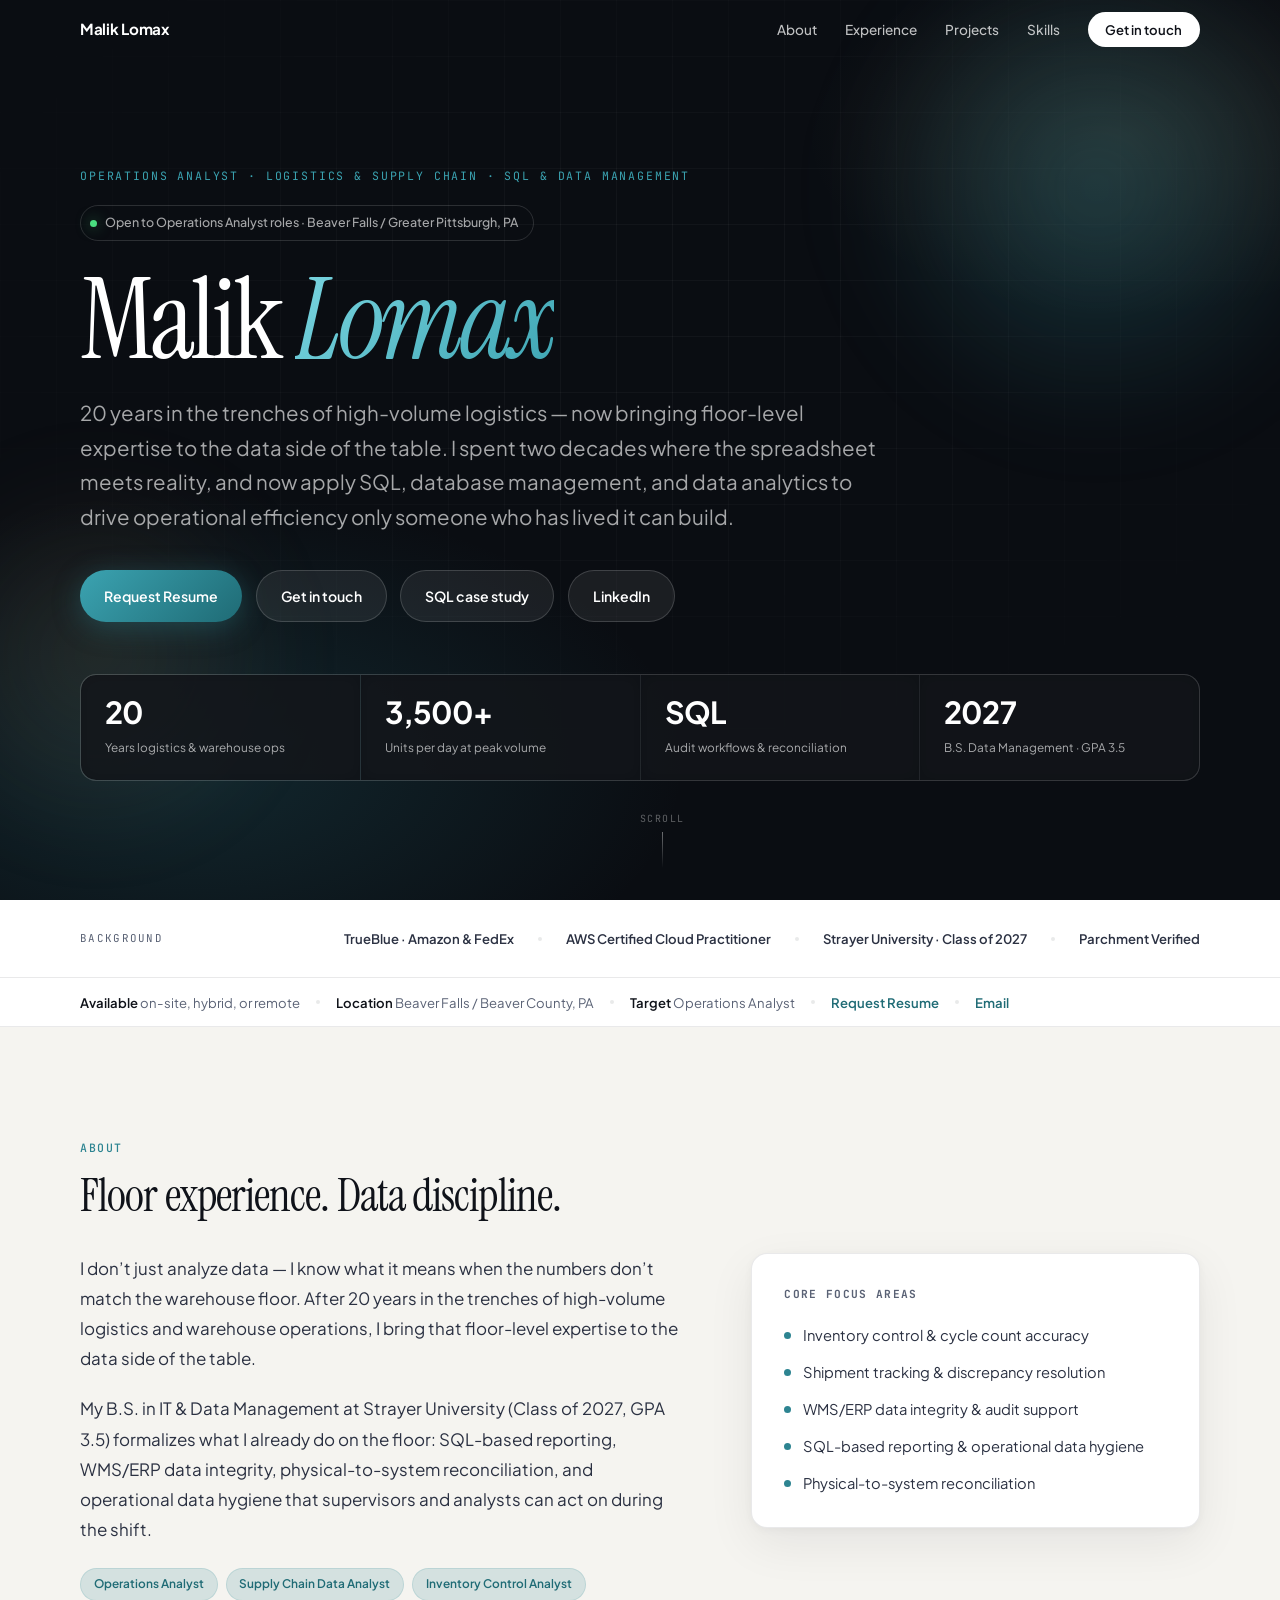
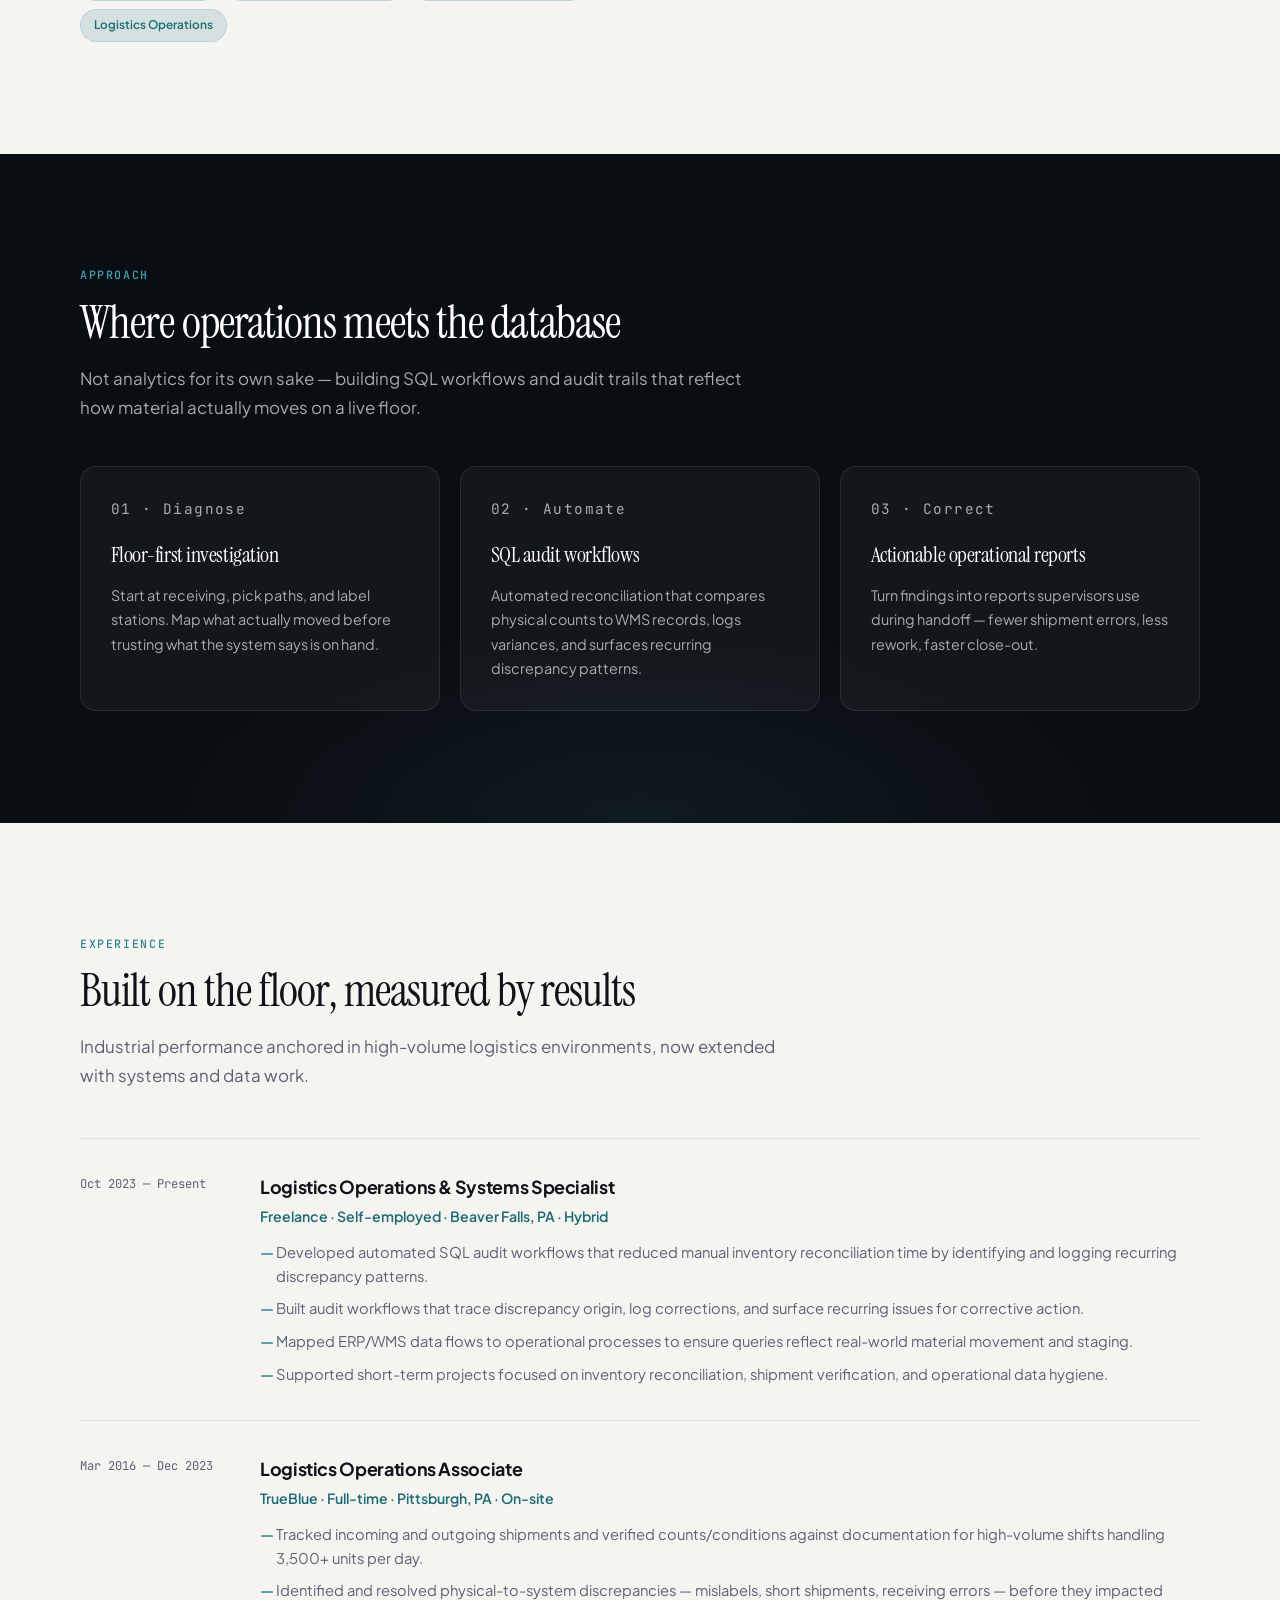
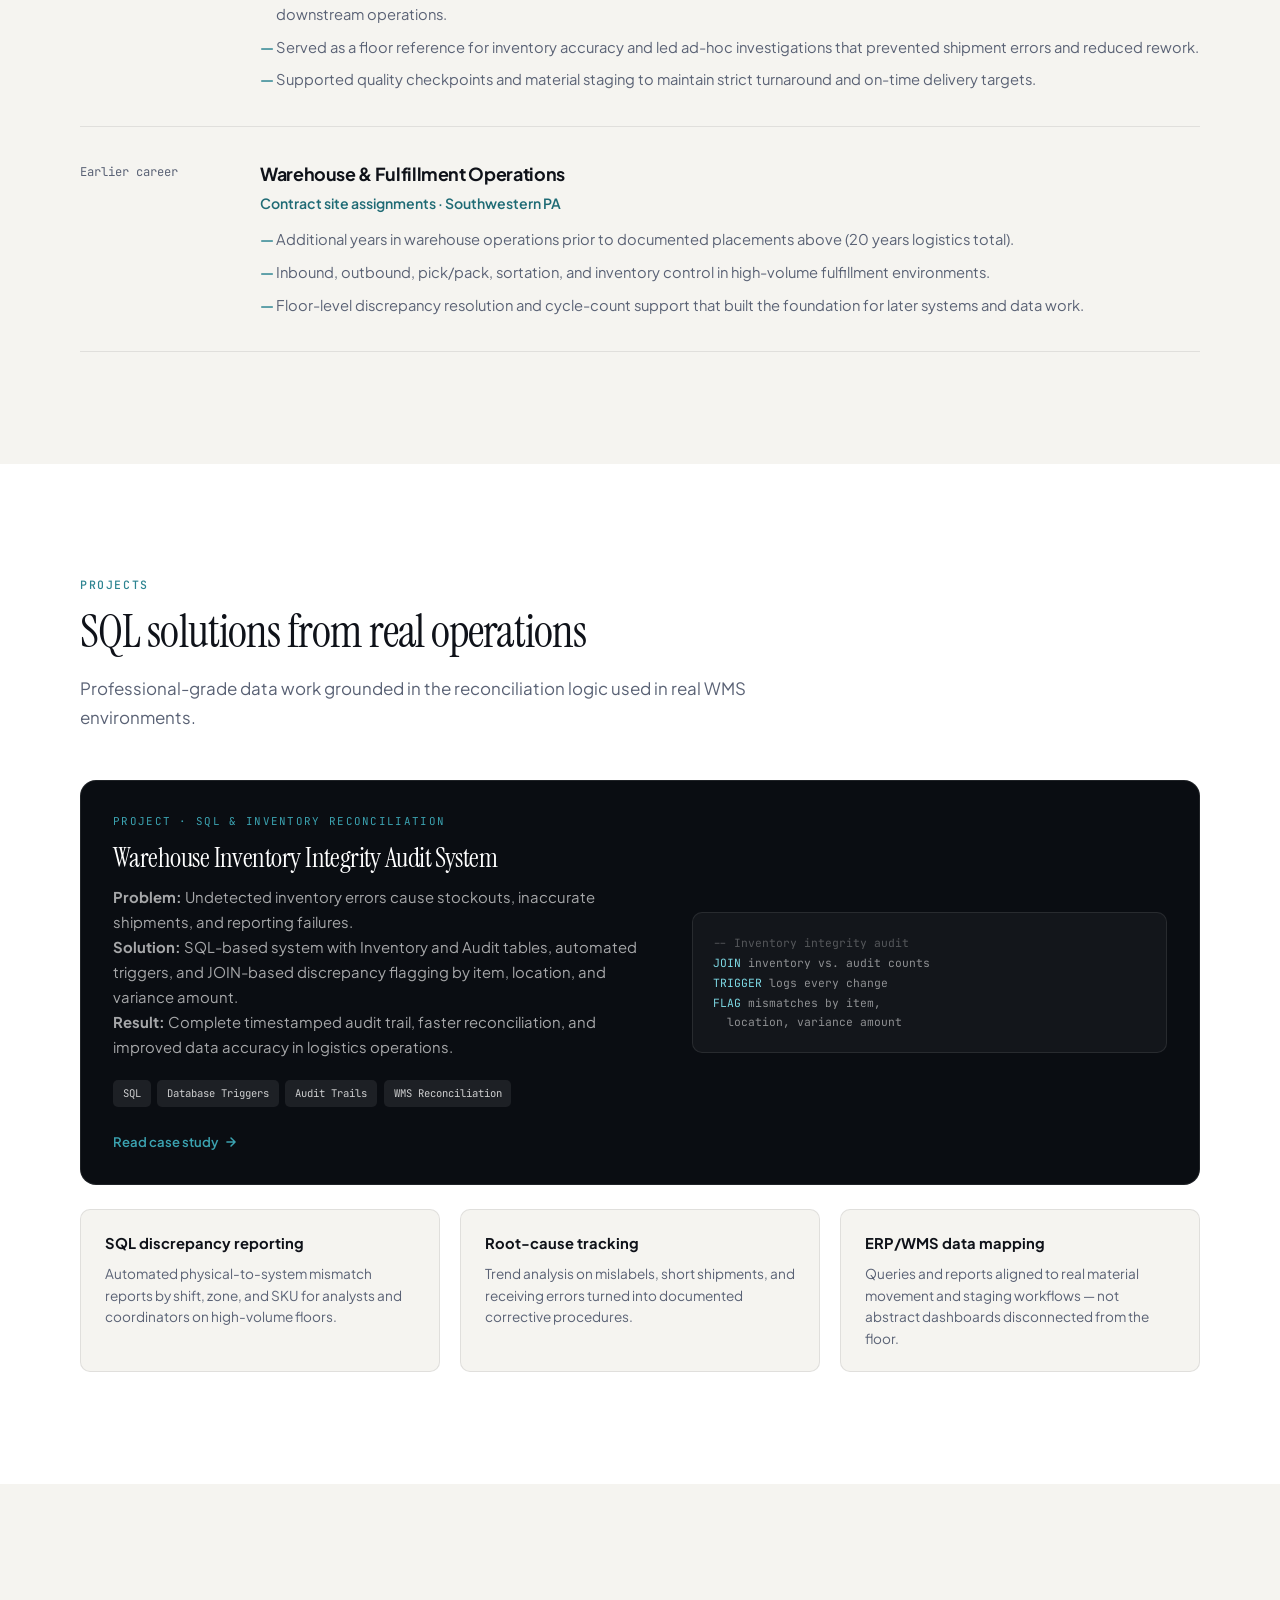
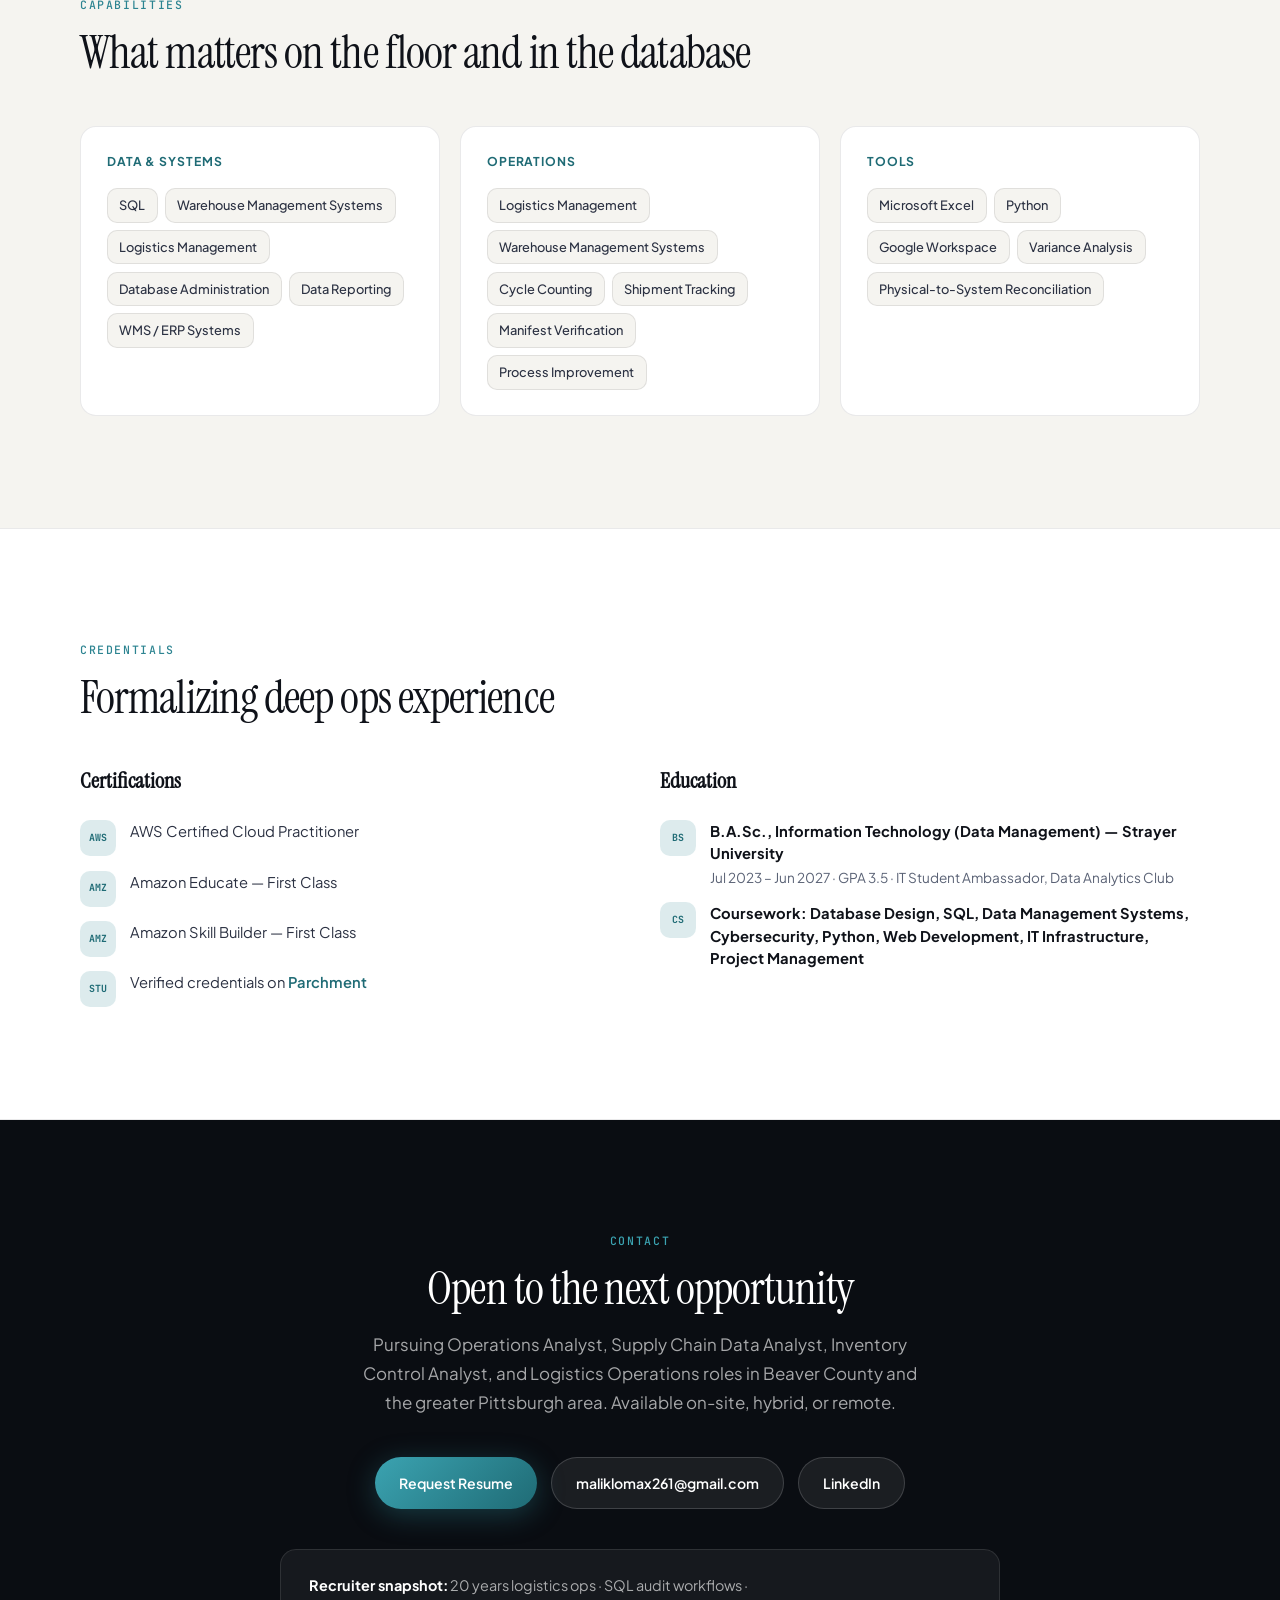
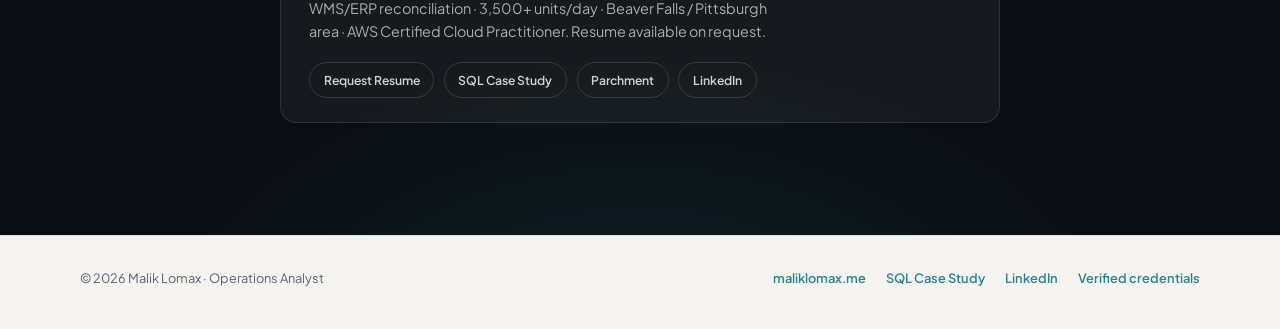
==== commit efde327c: "Complete Request Resume links in recruiter bar and contact section Co-authored-by: Malik Lomax <cabb" ====
--- a/index.html
+++ b/index.html
@@ -129,6 +129,8 @@
       <span class="recruiter-bar-dot" aria-hidden="true"></span>
       <span><strong>Target</strong> Operations Analyst</span>
       <span class="recruiter-bar-dot" aria-hidden="true"></span>
+      <a href="mailto:maliklomax261@gmail.com?subject=Resume%20Request%20-%20Malik%20Lomax&amp;body=Hi%20Malik%2C%0A%0AI%27m%20interested%20in%20your%20background%20and%20would%20like%20to%20request%20a%20copy%20of%20your%20resume.%0A%0AName%3A%20%0ACompany%3A%20%0A%0AThank%20you.">Request Resume</a>
+      <span class="recruiter-bar-dot" aria-hidden="true"></span>
       <a href="mailto:maliklomax261@gmail.com">Email</a>
     </div>
   </div>
@@ -369,12 +371,14 @@
           Pursuing Operations Analyst, Supply Chain Data Analyst, Inventory Control Analyst, and Logistics Operations roles in Beaver County and the greater Pittsburgh area. Available on-site, hybrid, or remote.
         </p>
         <div class="contact-actions">
-          <a href="mailto:maliklomax261@gmail.com" class="btn btn-primary">maliklomax261@gmail.com</a>
+          <a href="mailto:maliklomax261@gmail.com?subject=Resume%20Request%20-%20Malik%20Lomax&amp;body=Hi%20Malik%2C%0A%0AI%27m%20interested%20in%20your%20background%20and%20would%20like%20to%20request%20a%20copy%20of%20your%20resume.%0A%0AName%3A%20%0ACompany%3A%20%0A%0AThank%20you." class="btn btn-primary">Request Resume</a>
+          <a href="mailto:maliklomax261@gmail.com" class="btn btn-ghost">maliklomax261@gmail.com</a>
           <a href="https://www.linkedin.com/in/maliklomax/" class="btn btn-ghost" target="_blank" rel="noopener noreferrer">LinkedIn</a>
         </div>
         <div class="recruiter-card">
-          <p><strong>Recruiter snapshot:</strong> 20 years logistics ops &middot; SQL audit workflows &middot; WMS/ERP reconciliation &middot; 3,500+ units/day &middot; Beaver Falls / Pittsburgh area &middot; AWS Certified Cloud Practitioner.</p>
+          <p><strong>Recruiter snapshot:</strong> 20 years logistics ops &middot; SQL audit workflows &middot; WMS/ERP reconciliation &middot; 3,500+ units/day &middot; Beaver Falls / Pittsburgh area &middot; AWS Certified Cloud Practitioner. Resume available on request.</p>
           <div class="recruiter-links">
+            <a href="mailto:maliklomax261@gmail.com?subject=Resume%20Request%20-%20Malik%20Lomax&amp;body=Hi%20Malik%2C%0A%0AI%27m%20interested%20in%20your%20background%20and%20would%20like%20to%20request%20a%20copy%20of%20your%20resume.%0A%0AName%3A%20%0ACompany%3A%20%0A%0AThank%20you.">Request Resume</a>
             <a href="portfolio-inventory-audit.html">SQL Case Study</a>
             <a href="https://strayer.badges.parchment.com/my-badges/organization" target="_blank" rel="noopener noreferrer">Parchment</a>
             <a href="https://www.linkedin.com/in/maliklomax/" target="_blank" rel="noopener noreferrer">LinkedIn</a>
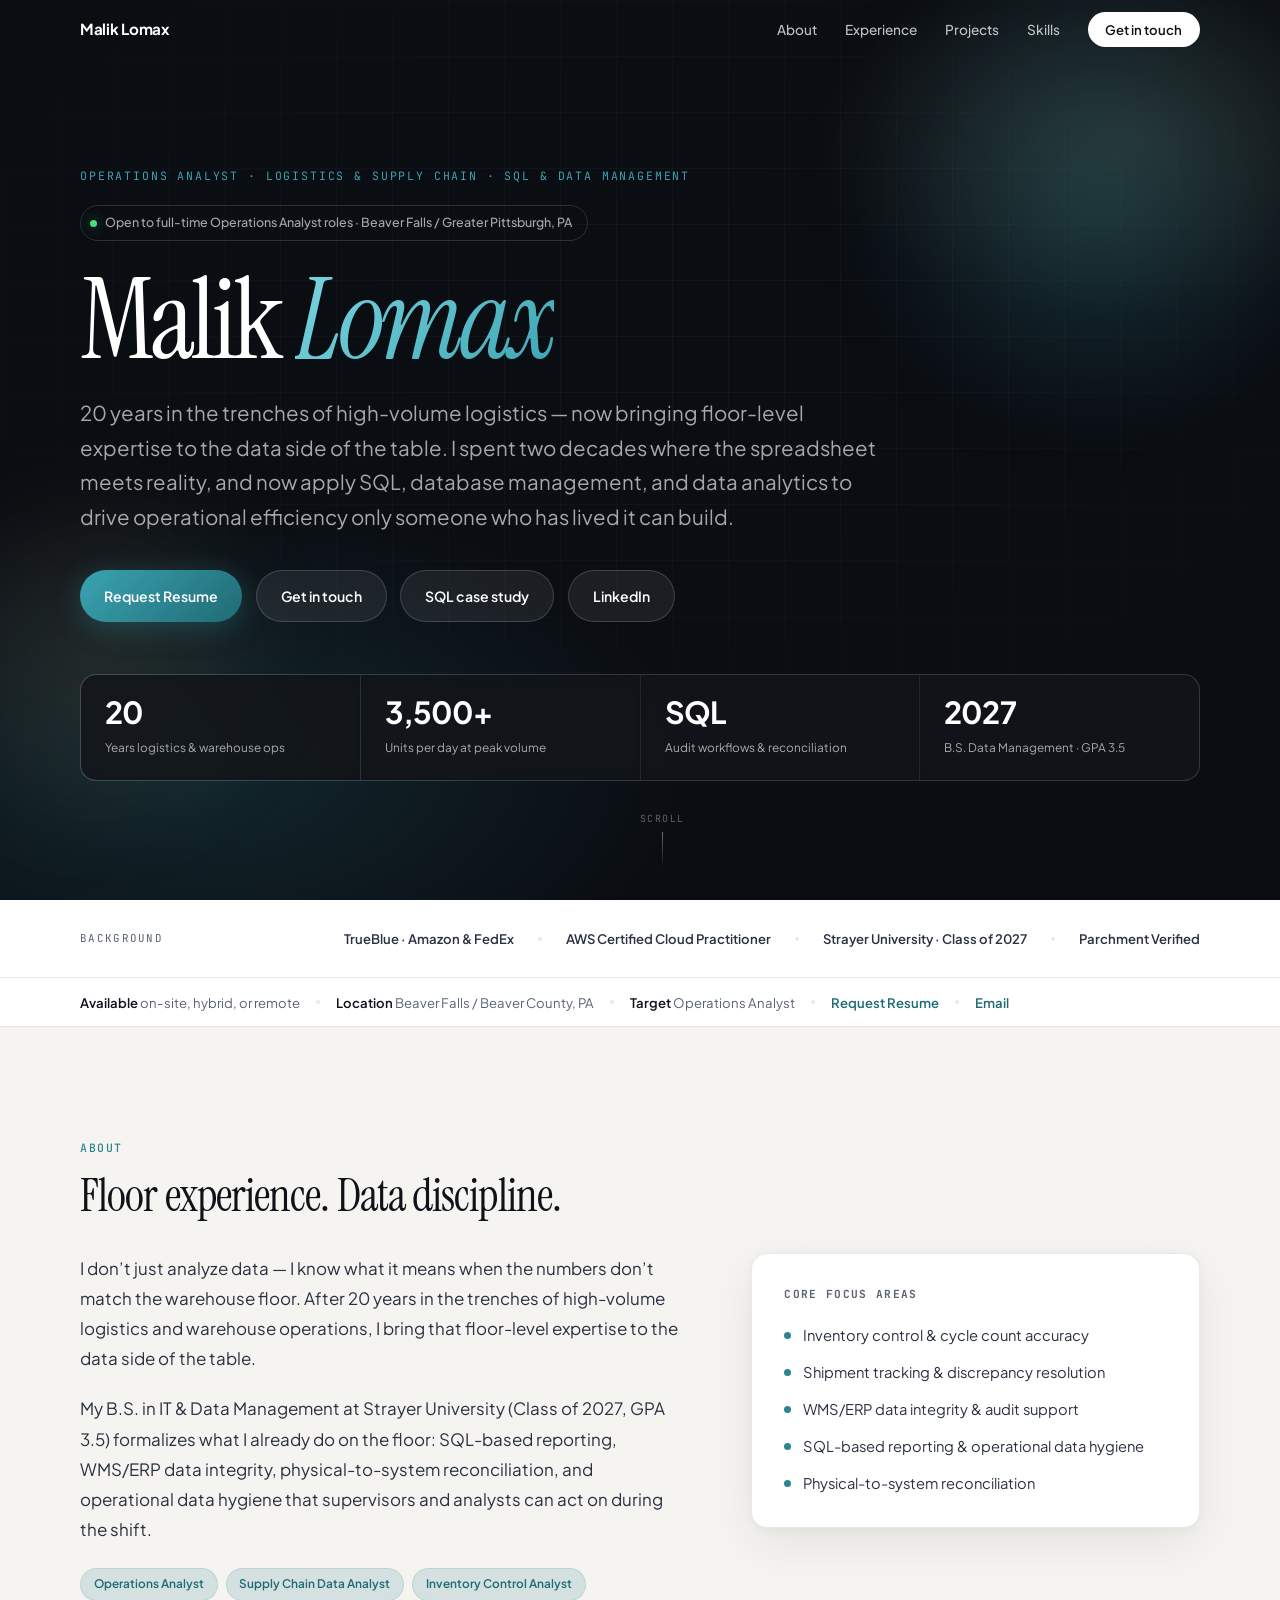
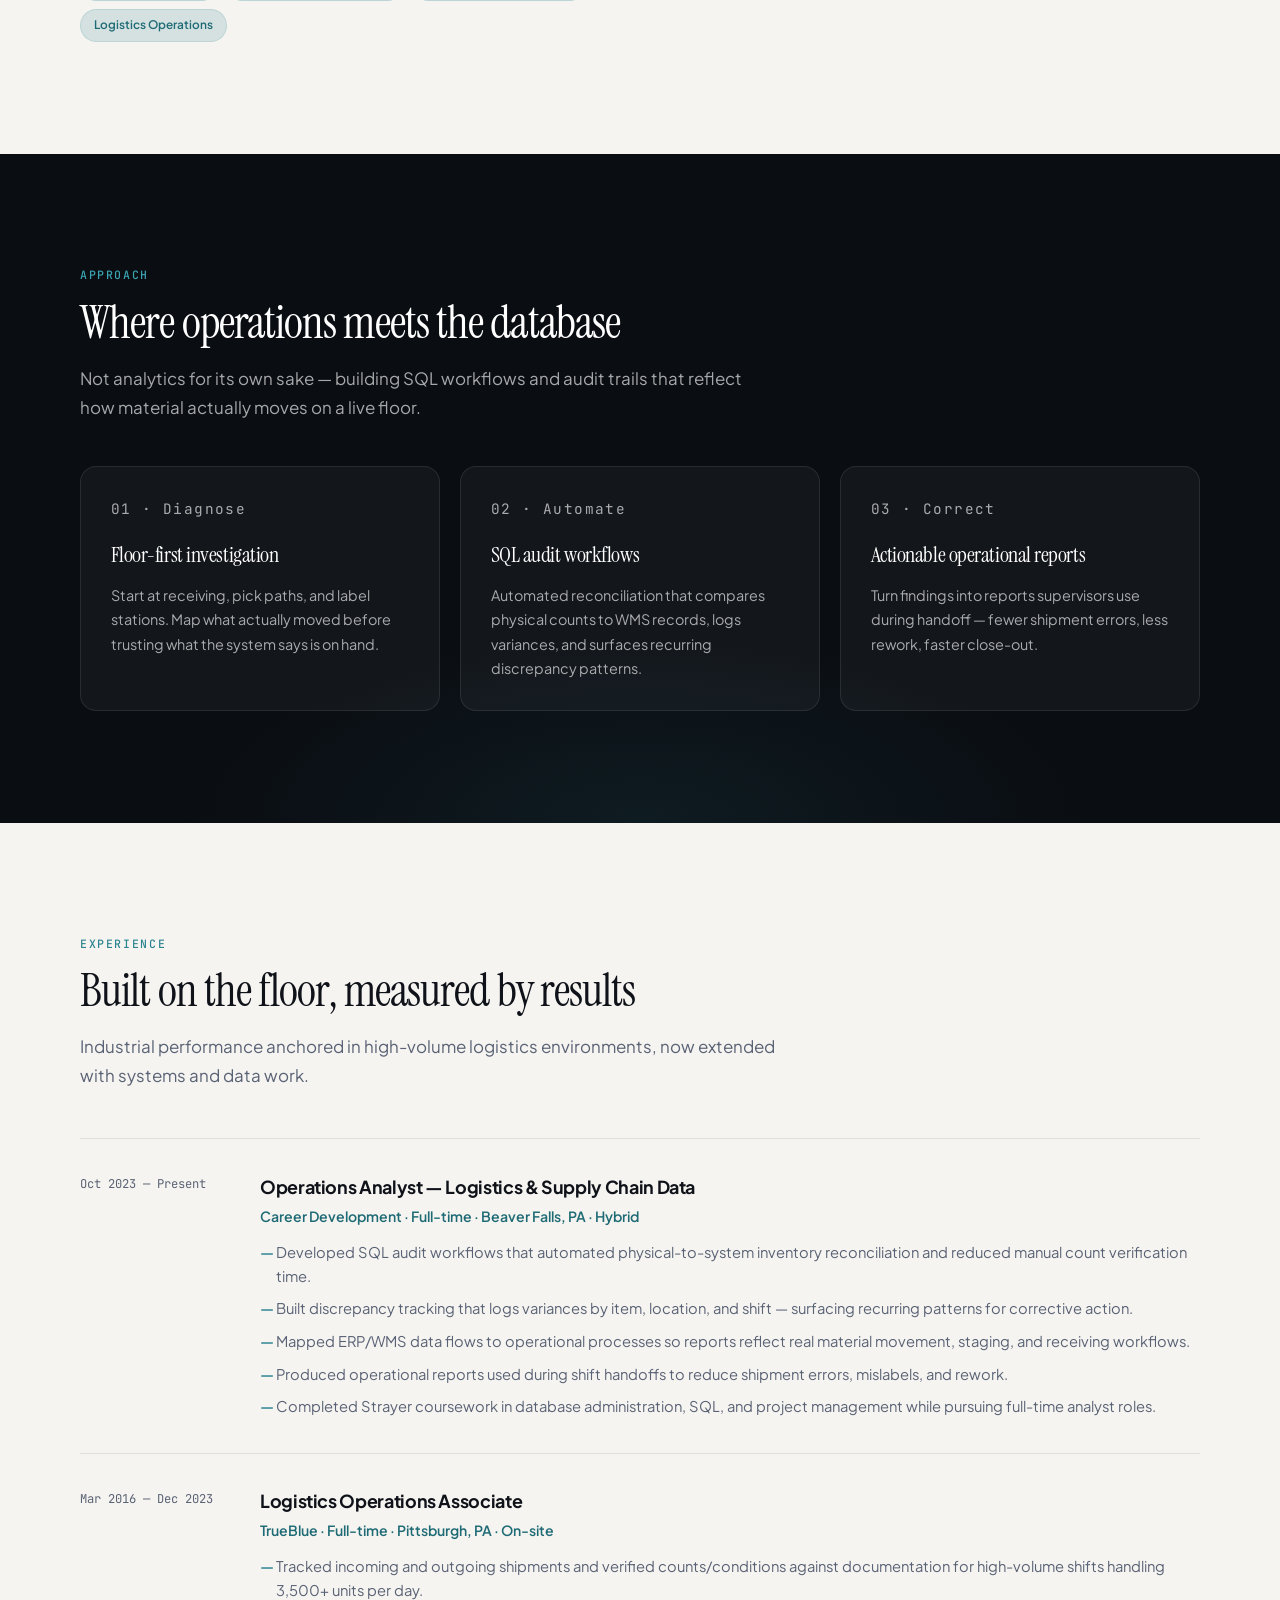
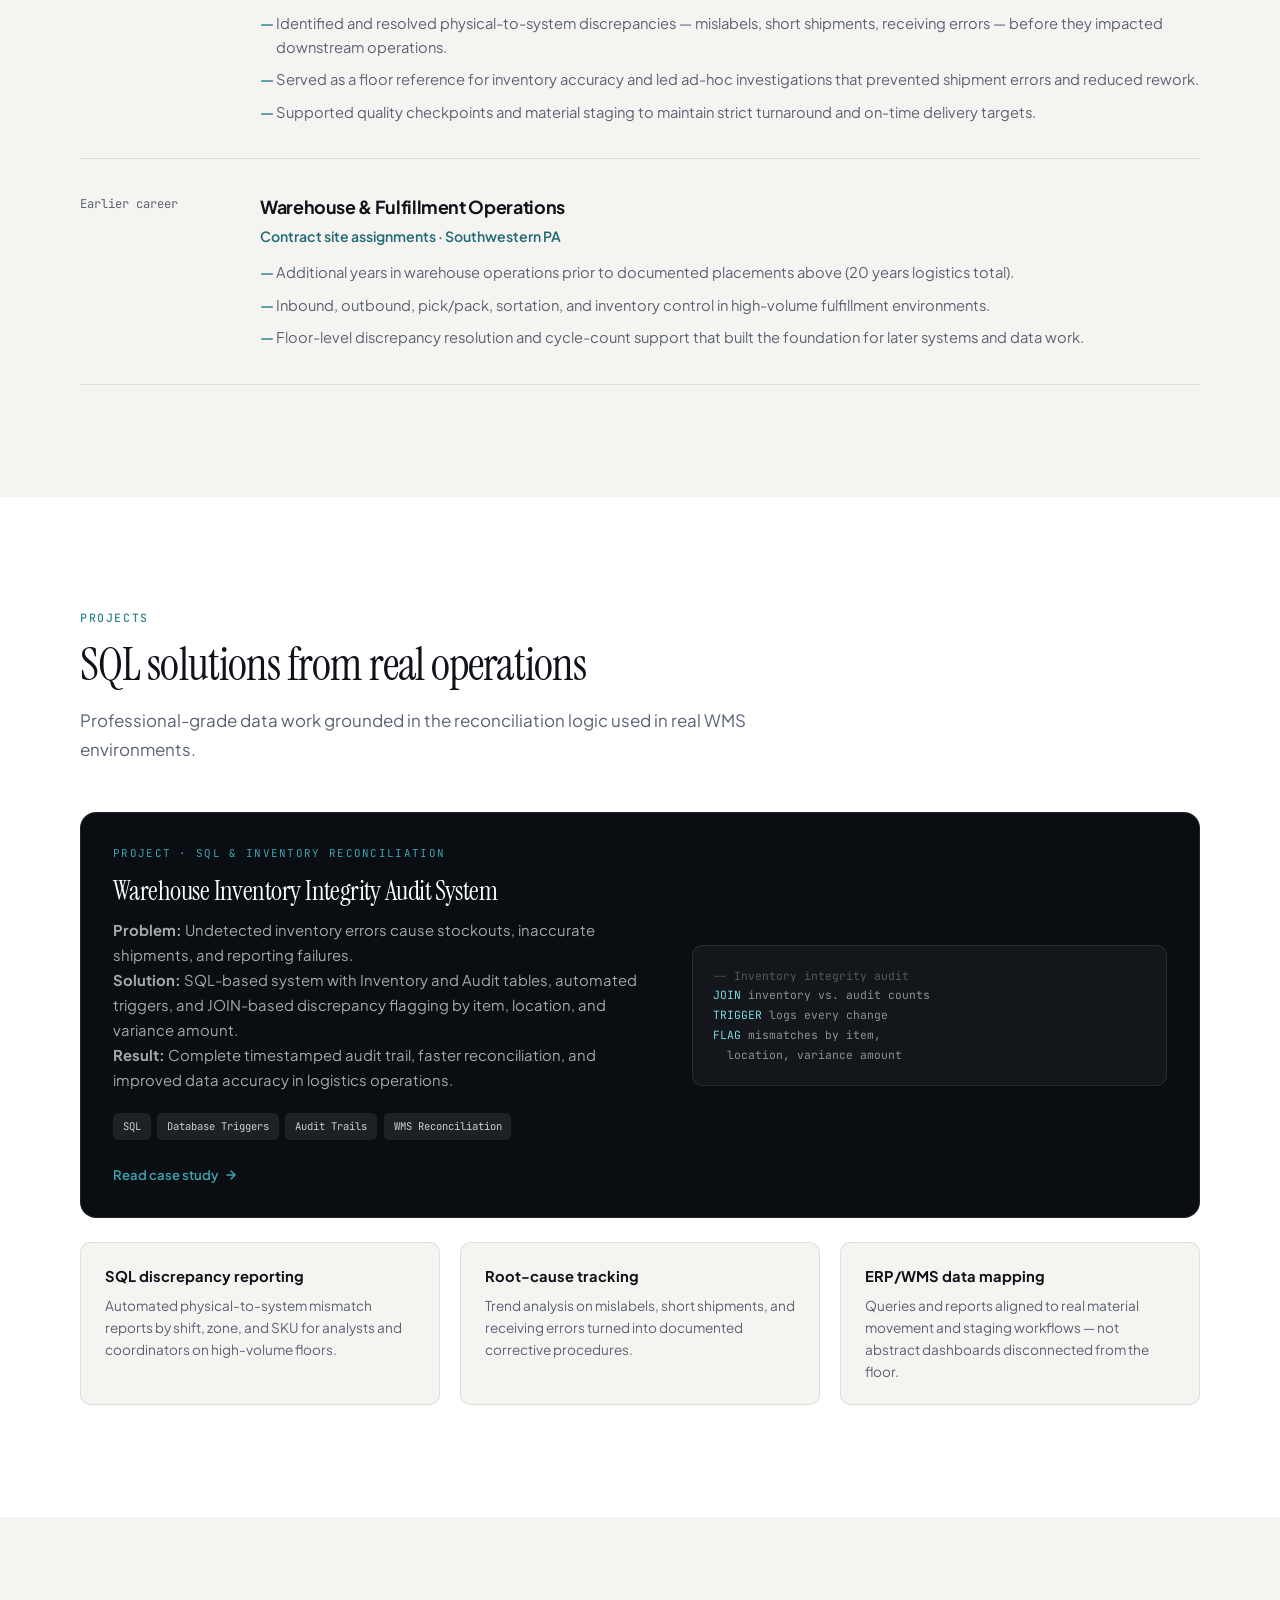
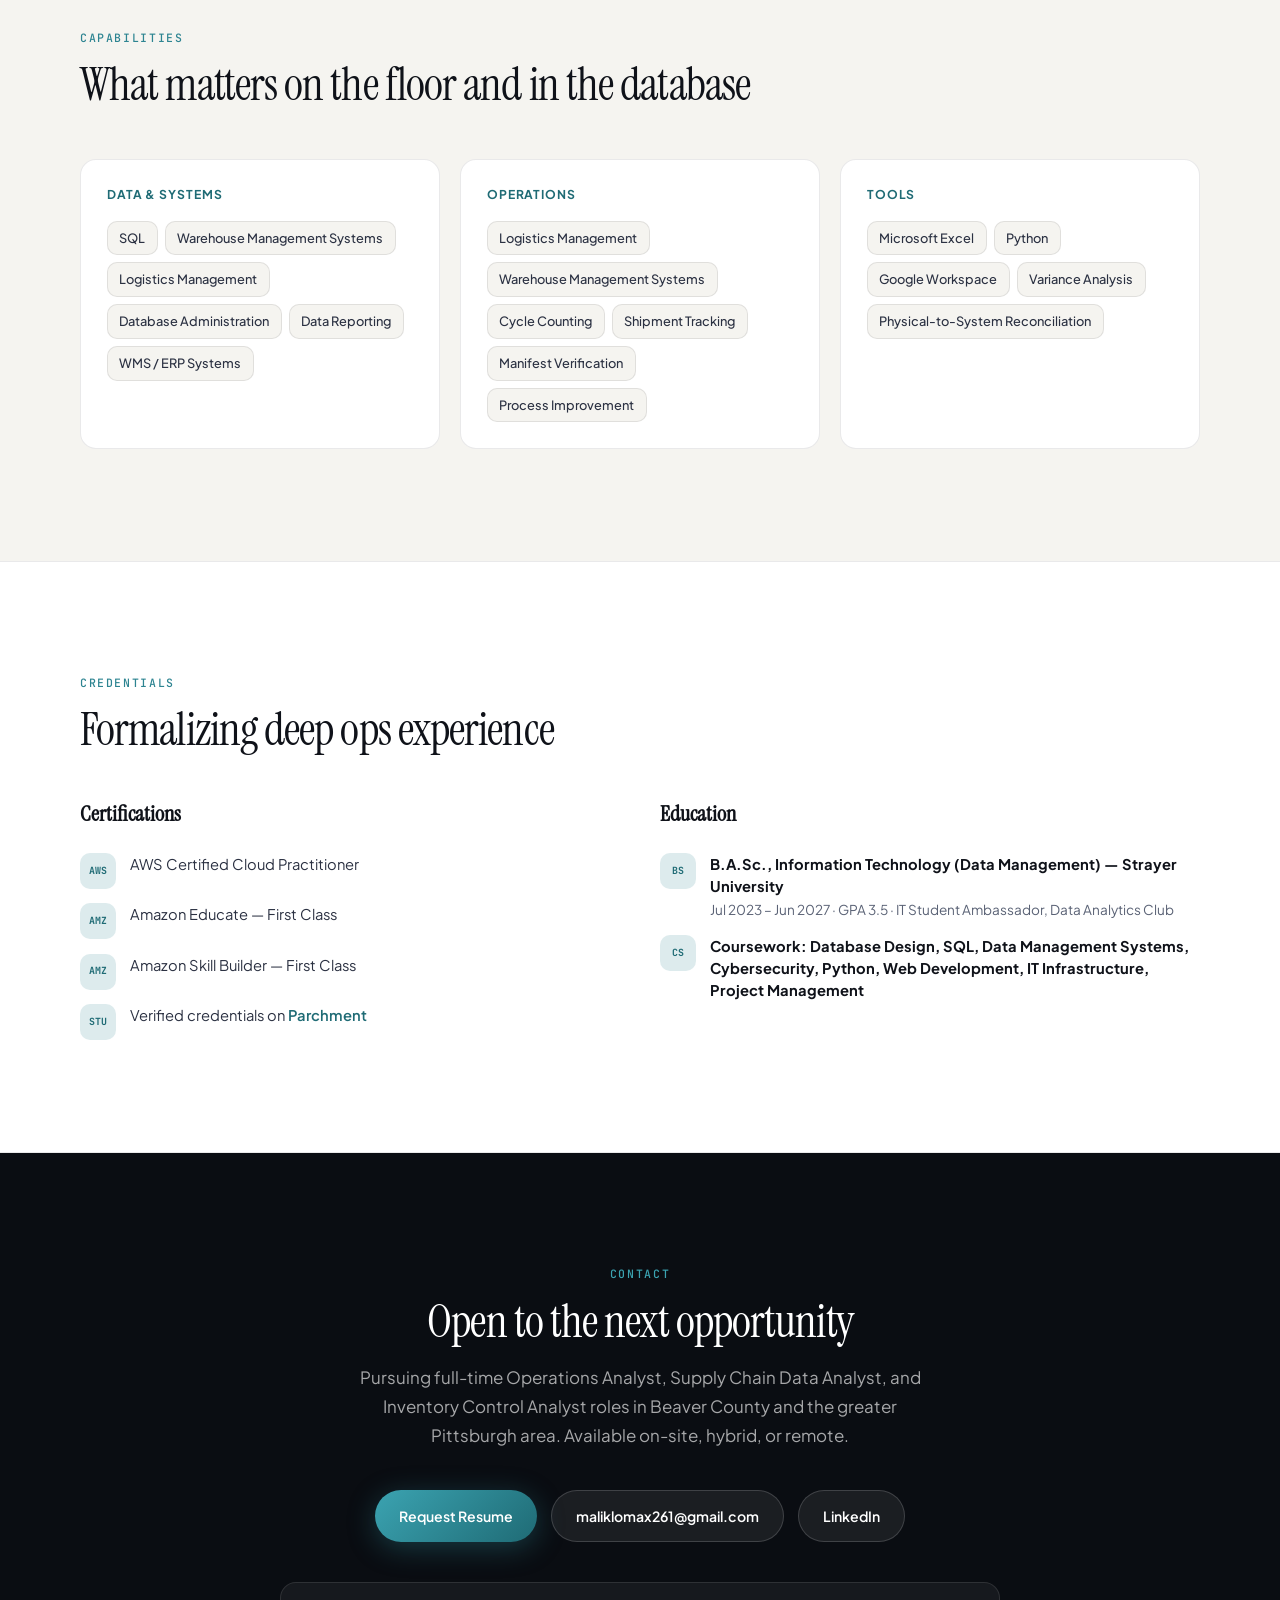
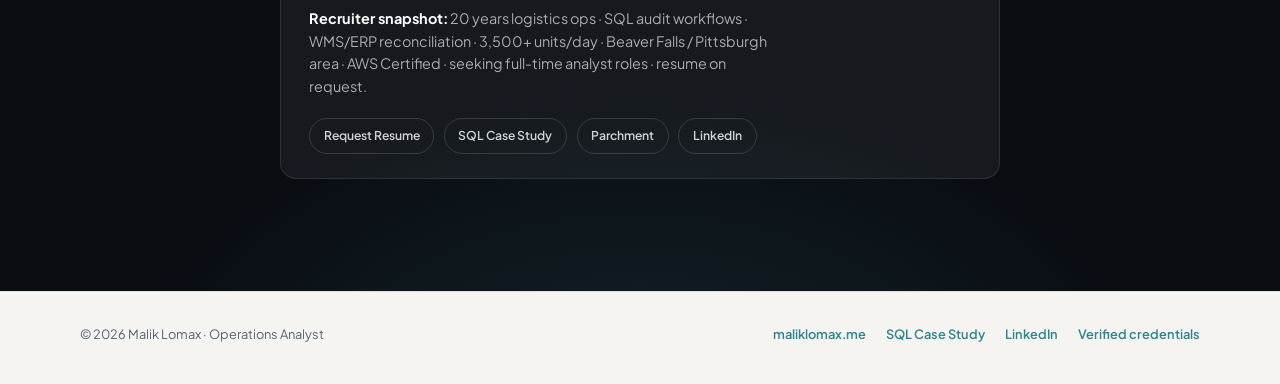
==== commit b91a13b9: "Sync site experience with LinkedIn Operations Analyst entry. Replace Freelance experience block with" ====
--- a/index.html
+++ b/index.html
@@ -72,7 +72,7 @@
       <p class="hero-eyebrow">Operations Analyst &middot; Logistics &amp; Supply Chain &middot; SQL &amp; Data Management</p>
       <div class="hero-badge">
         <span class="dot" aria-hidden="true"></span>
-        Open to Operations Analyst roles &middot; Beaver Falls / Greater Pittsburgh, PA
+        Open to full-time Operations Analyst roles &middot; Beaver Falls / Greater Pittsburgh, PA
       </div>
       <h1>Malik <em>Lomax</em></h1>
       <p class="hero-sub">
@@ -201,13 +201,14 @@
         <article class="timeline-item">
           <div class="timeline-dates">Oct 2023 &mdash; Present</div>
           <div>
-            <h3 class="timeline-role">Logistics Operations &amp; Systems Specialist</h3>
-            <p class="timeline-org">Freelance &middot; Self-employed &middot; Beaver Falls, PA &middot; Hybrid</p>
+            <h3 class="timeline-role">Operations Analyst &mdash; Logistics &amp; Supply Chain Data</h3>
+            <p class="timeline-org">Career Development &middot; Full-time &middot; Beaver Falls, PA &middot; Hybrid</p>
             <ul class="timeline-bullets">
-              <li>Developed automated SQL audit workflows that reduced manual inventory reconciliation time by identifying and logging recurring discrepancy patterns.</li>
-              <li>Built audit workflows that trace discrepancy origin, log corrections, and surface recurring issues for corrective action.</li>
-              <li>Mapped ERP/WMS data flows to operational processes to ensure queries reflect real-world material movement and staging.</li>
-              <li>Supported short-term projects focused on inventory reconciliation, shipment verification, and operational data hygiene.</li>
+              <li>Developed SQL audit workflows that automated physical-to-system inventory reconciliation and reduced manual count verification time.</li>
+              <li>Built discrepancy tracking that logs variances by item, location, and shift &mdash; surfacing recurring patterns for corrective action.</li>
+              <li>Mapped ERP/WMS data flows to operational processes so reports reflect real material movement, staging, and receiving workflows.</li>
+              <li>Produced operational reports used during shift handoffs to reduce shipment errors, mislabels, and rework.</li>
+              <li>Completed Strayer coursework in database administration, SQL, and project management while pursuing full-time analyst roles.</li>
             </ul>
           </div>
         </article>
@@ -368,7 +369,7 @@
         <p class="section-label">Contact</p>
         <h2 class="section-title">Open to the next opportunity</h2>
         <p class="contact-lead">
-          Pursuing Operations Analyst, Supply Chain Data Analyst, Inventory Control Analyst, and Logistics Operations roles in Beaver County and the greater Pittsburgh area. Available on-site, hybrid, or remote.
+          Pursuing full-time Operations Analyst, Supply Chain Data Analyst, and Inventory Control Analyst roles in Beaver County and the greater Pittsburgh area. Available on-site, hybrid, or remote.
         </p>
         <div class="contact-actions">
           <a href="mailto:maliklomax261@gmail.com?subject=Resume%20Request%20-%20Malik%20Lomax&amp;body=Hi%20Malik%2C%0A%0AI%27m%20interested%20in%20your%20background%20and%20would%20like%20to%20request%20a%20copy%20of%20your%20resume.%0A%0AName%3A%20%0ACompany%3A%20%0A%0AThank%20you." class="btn btn-primary">Request Resume</a>
@@ -376,7 +377,7 @@
           <a href="https://www.linkedin.com/in/maliklomax/" class="btn btn-ghost" target="_blank" rel="noopener noreferrer">LinkedIn</a>
         </div>
         <div class="recruiter-card">
-          <p><strong>Recruiter snapshot:</strong> 20 years logistics ops &middot; SQL audit workflows &middot; WMS/ERP reconciliation &middot; 3,500+ units/day &middot; Beaver Falls / Pittsburgh area &middot; AWS Certified Cloud Practitioner. Resume available on request.</p>
+          <p><strong>Recruiter snapshot:</strong> 20 years logistics ops &middot; SQL audit workflows &middot; WMS/ERP reconciliation &middot; 3,500+ units/day &middot; Beaver Falls / Pittsburgh area &middot; AWS Certified &middot; seeking full-time analyst roles &middot; resume on request.</p>
           <div class="recruiter-links">
             <a href="mailto:maliklomax261@gmail.com?subject=Resume%20Request%20-%20Malik%20Lomax&amp;body=Hi%20Malik%2C%0A%0AI%27m%20interested%20in%20your%20background%20and%20would%20like%20to%20request%20a%20copy%20of%20your%20resume.%0A%0AName%3A%20%0ACompany%3A%20%0A%0AThank%20you.">Request Resume</a>
             <a href="portfolio-inventory-audit.html">SQL Case Study</a>
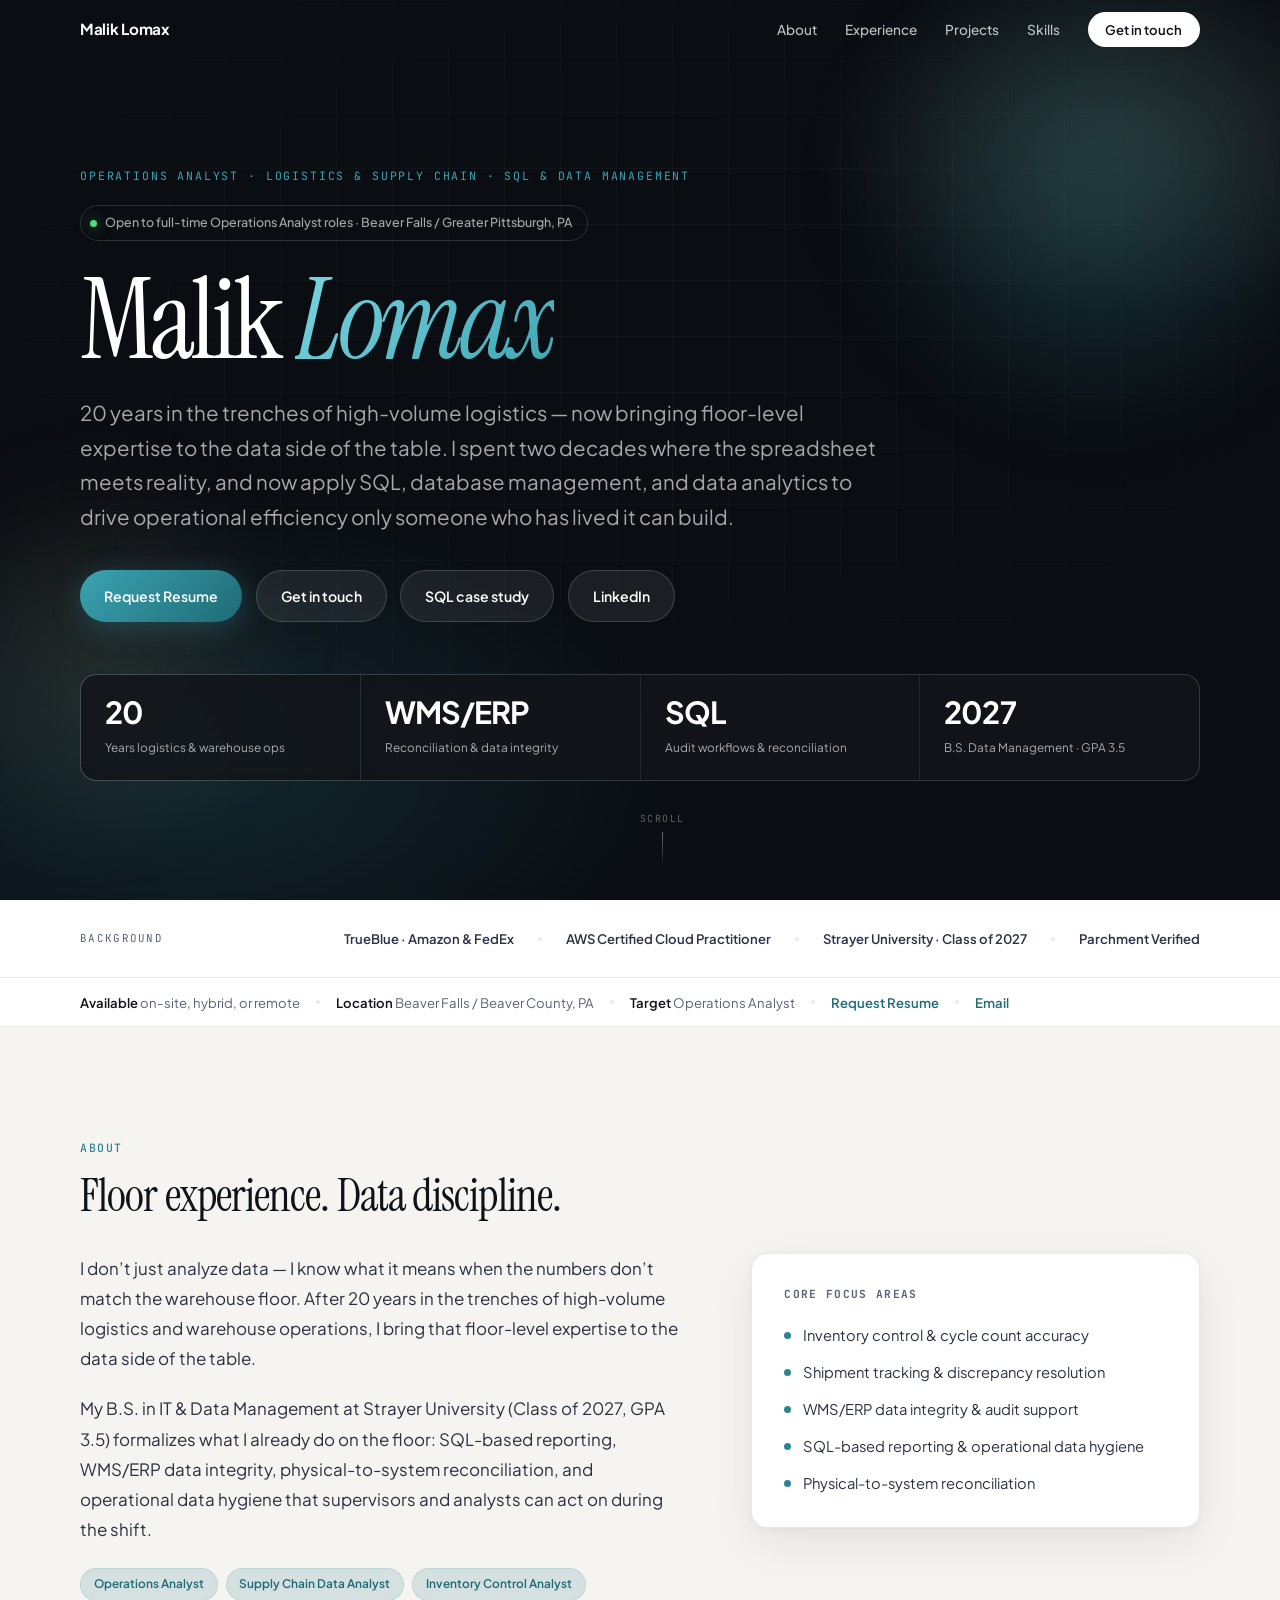
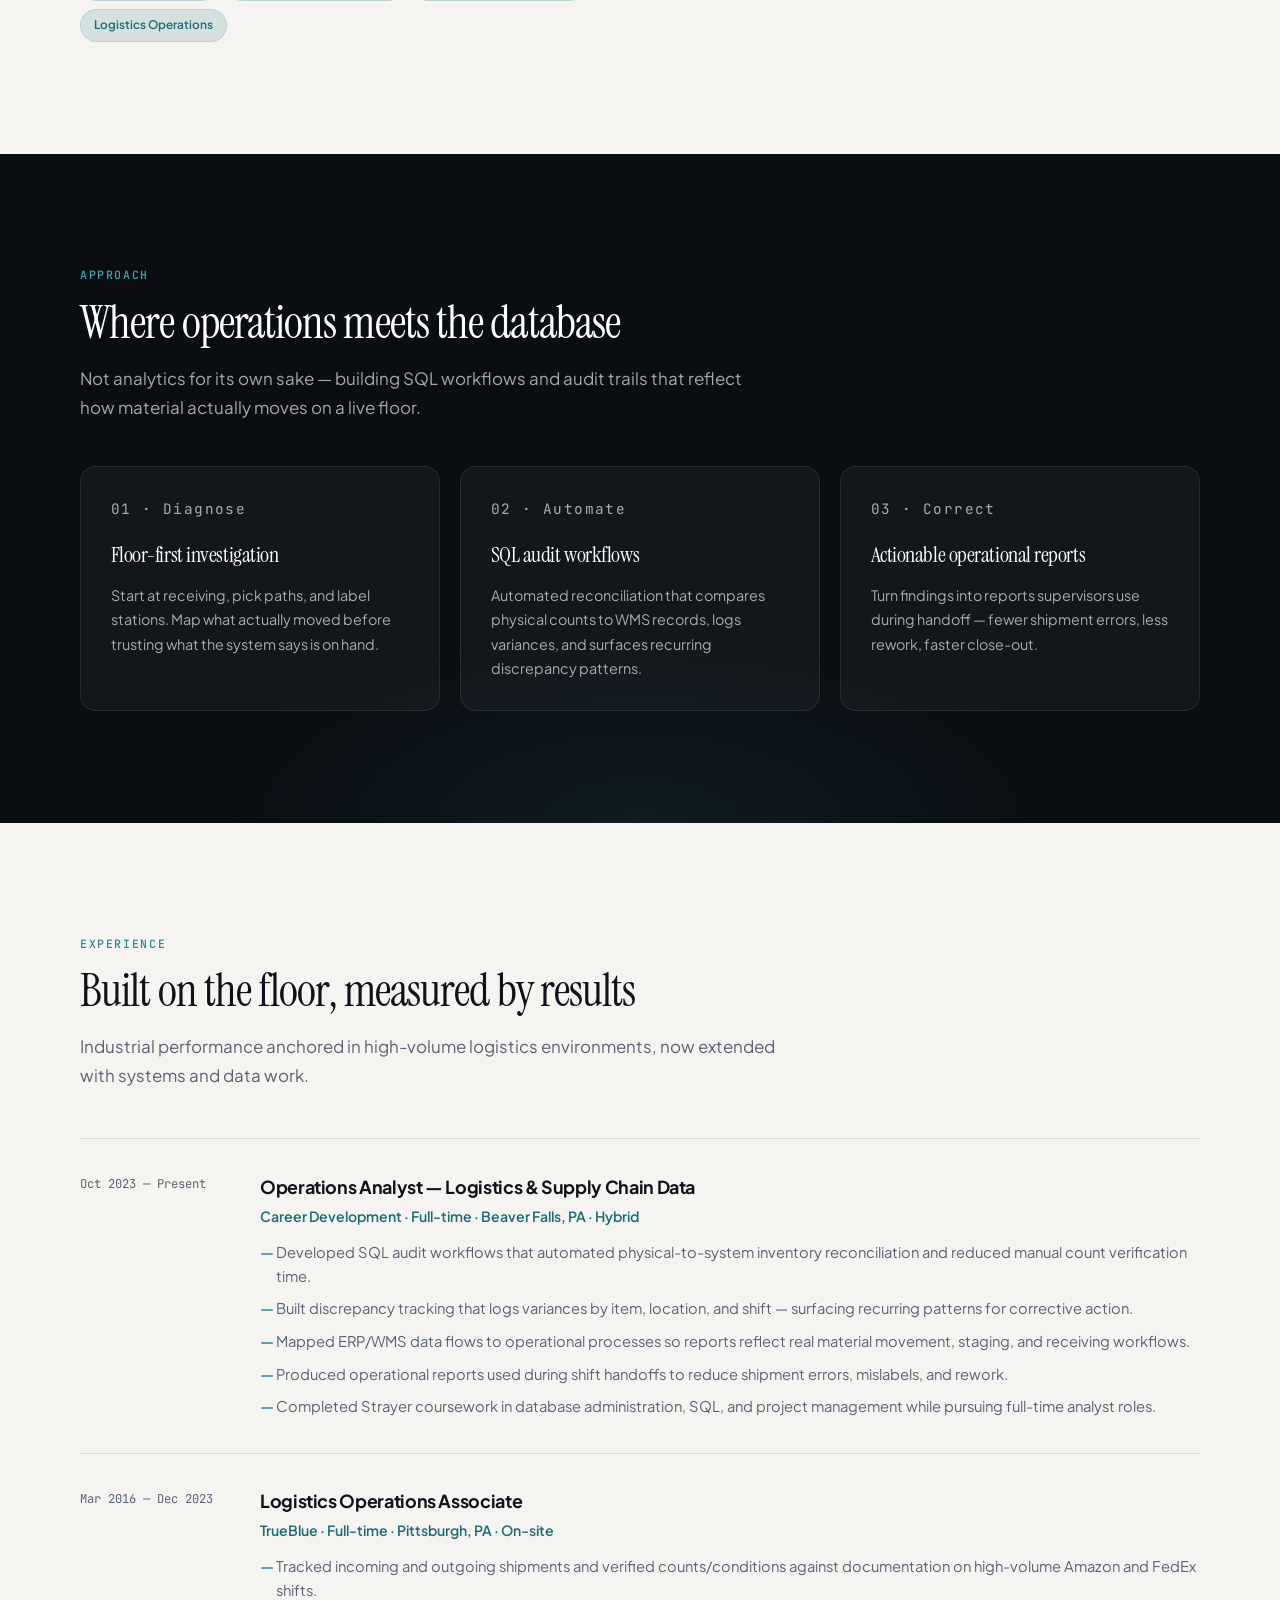
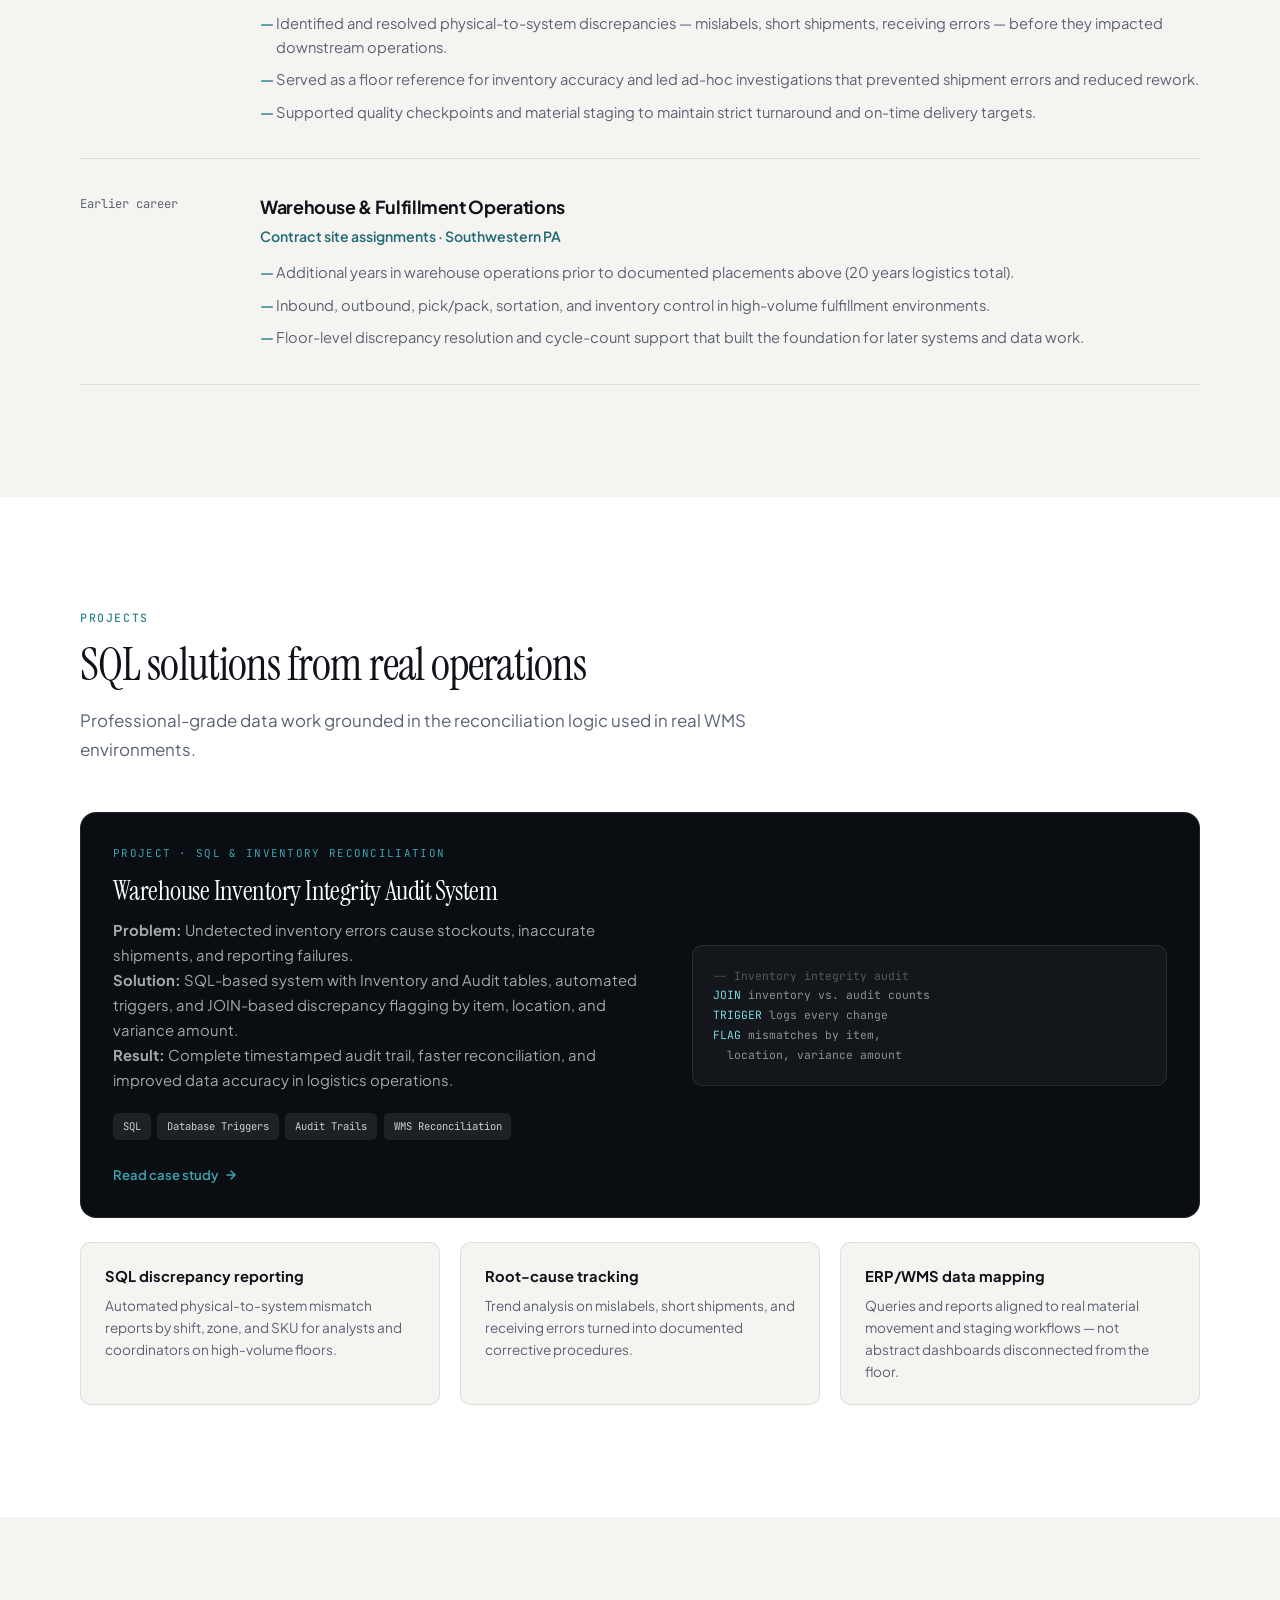
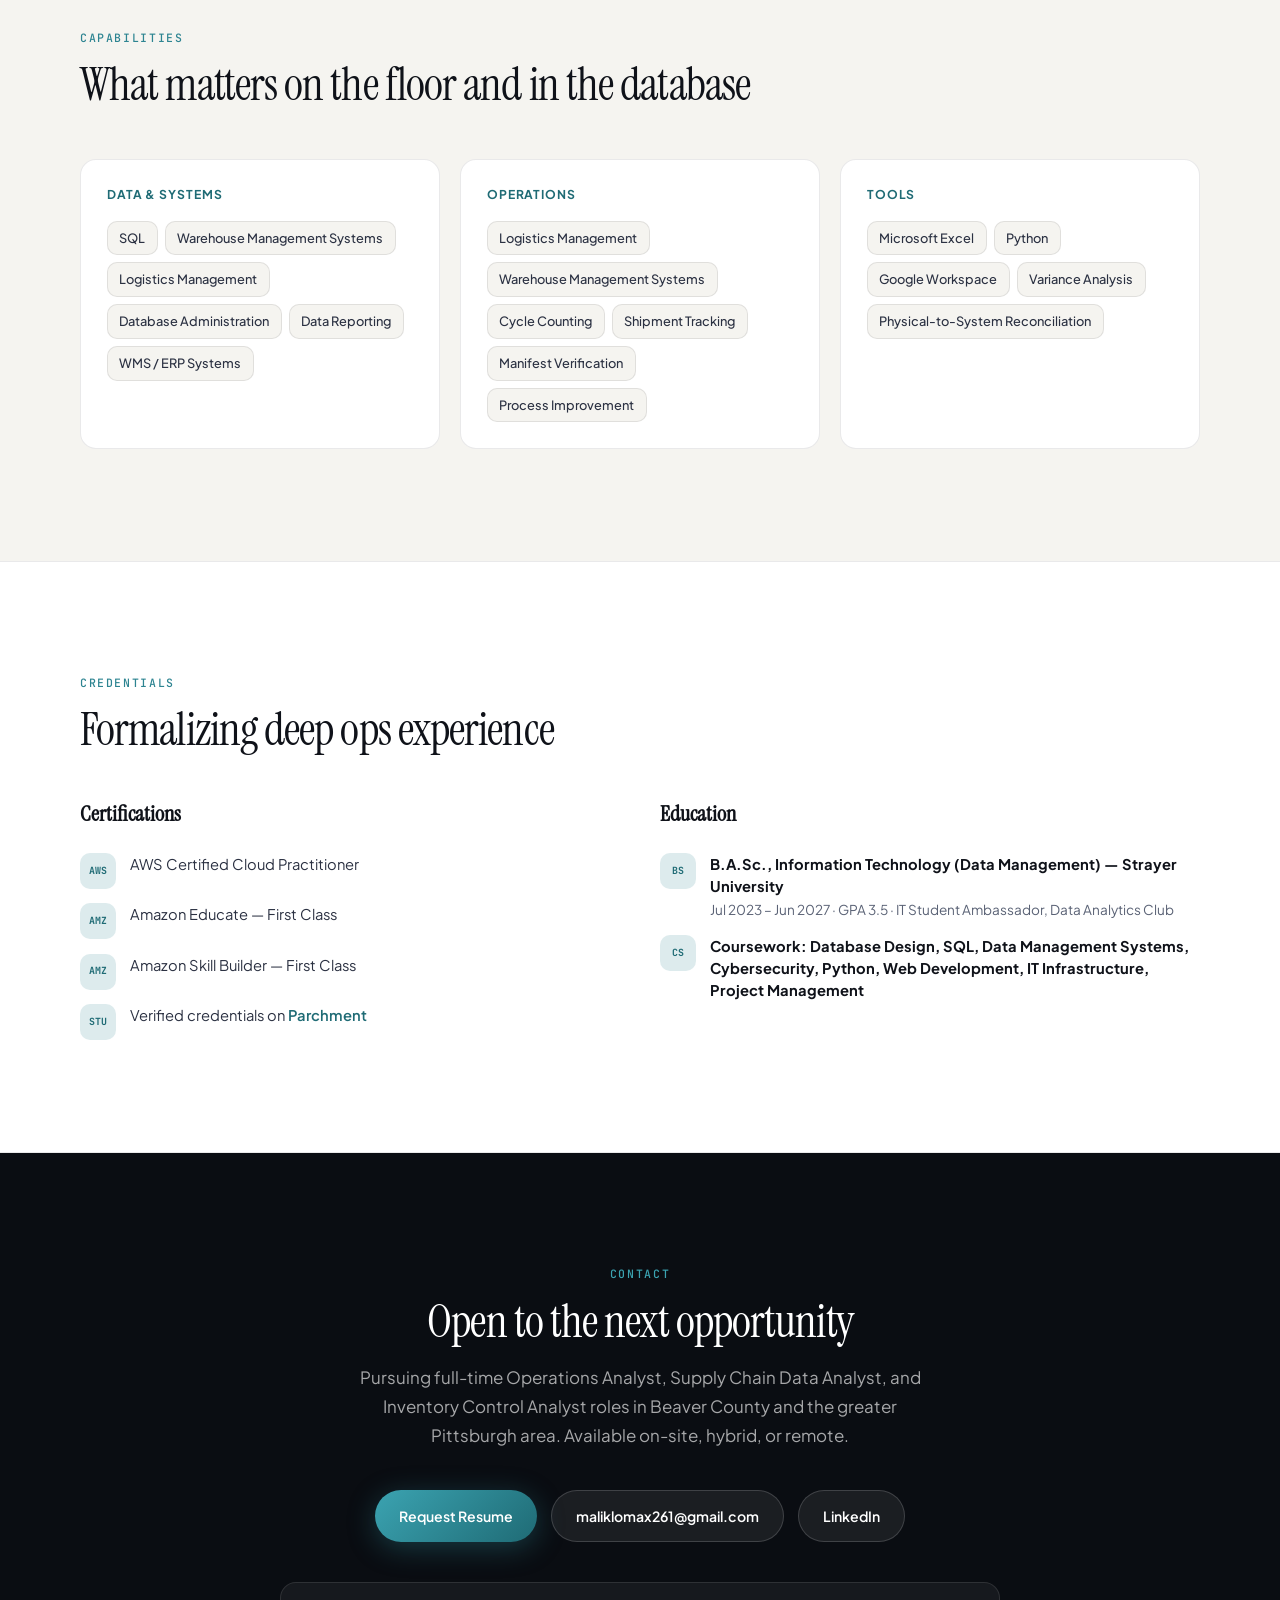
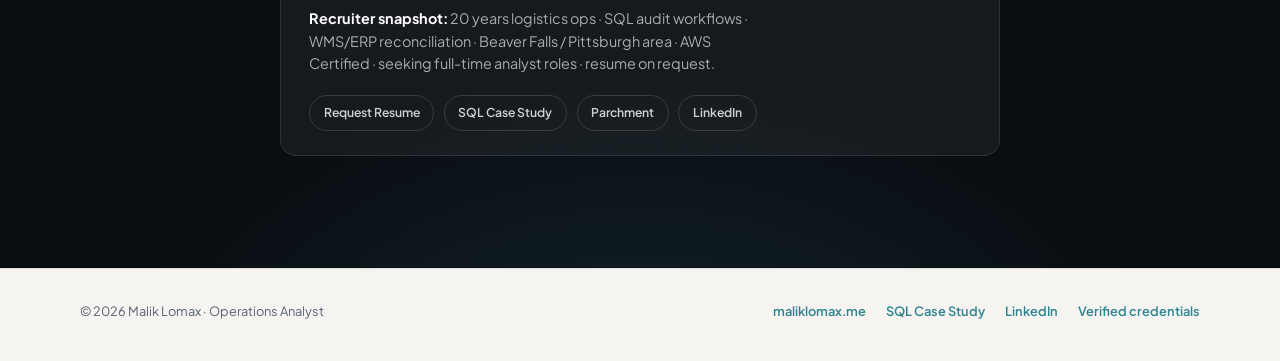
==== commit 50eecdb9: "Remove unit-volume metrics from public portfolio copy. Replace the units-per-day hero stat and exper" ====
--- a/index.html
+++ b/index.html
@@ -90,8 +90,8 @@
           <span>Years logistics &amp; warehouse ops</span>
         </div>
         <div class="hero-stat" role="listitem">
-          <strong>3,500+</strong>
-          <span>Units per day at peak volume</span>
+          <strong>WMS/ERP</strong>
+          <span>Reconciliation &amp; data integrity</span>
         </div>
         <div class="hero-stat" role="listitem">
           <strong>SQL</strong>
@@ -218,7 +218,7 @@
             <h3 class="timeline-role">Logistics Operations Associate</h3>
             <p class="timeline-org">TrueBlue &middot; Full-time &middot; Pittsburgh, PA &middot; On-site</p>
             <ul class="timeline-bullets">
-              <li>Tracked incoming and outgoing shipments and verified counts/conditions against documentation for high-volume shifts handling 3,500+ units per day.</li>
+              <li>Tracked incoming and outgoing shipments and verified counts/conditions against documentation on high-volume Amazon and FedEx shifts.</li>
               <li>Identified and resolved physical-to-system discrepancies &mdash; mislabels, short shipments, receiving errors &mdash; before they impacted downstream operations.</li>
               <li>Served as a floor reference for inventory accuracy and led ad-hoc investigations that prevented shipment errors and reduced rework.</li>
               <li>Supported quality checkpoints and material staging to maintain strict turnaround and on-time delivery targets.</li>
@@ -377,7 +377,7 @@
           <a href="https://www.linkedin.com/in/maliklomax/" class="btn btn-ghost" target="_blank" rel="noopener noreferrer">LinkedIn</a>
         </div>
         <div class="recruiter-card">
-          <p><strong>Recruiter snapshot:</strong> 20 years logistics ops &middot; SQL audit workflows &middot; WMS/ERP reconciliation &middot; 3,500+ units/day &middot; Beaver Falls / Pittsburgh area &middot; AWS Certified &middot; seeking full-time analyst roles &middot; resume on request.</p>
+          <p><strong>Recruiter snapshot:</strong> 20 years logistics ops &middot; SQL audit workflows &middot; WMS/ERP reconciliation &middot; Beaver Falls / Pittsburgh area &middot; AWS Certified &middot; seeking full-time analyst roles &middot; resume on request.</p>
           <div class="recruiter-links">
             <a href="mailto:maliklomax261@gmail.com?subject=Resume%20Request%20-%20Malik%20Lomax&amp;body=Hi%20Malik%2C%0A%0AI%27m%20interested%20in%20your%20background%20and%20would%20like%20to%20request%20a%20copy%20of%20your%20resume.%0A%0AName%3A%20%0ACompany%3A%20%0A%0AThank%20you.">Request Resume</a>
             <a href="portfolio-inventory-audit.html">SQL Case Study</a>
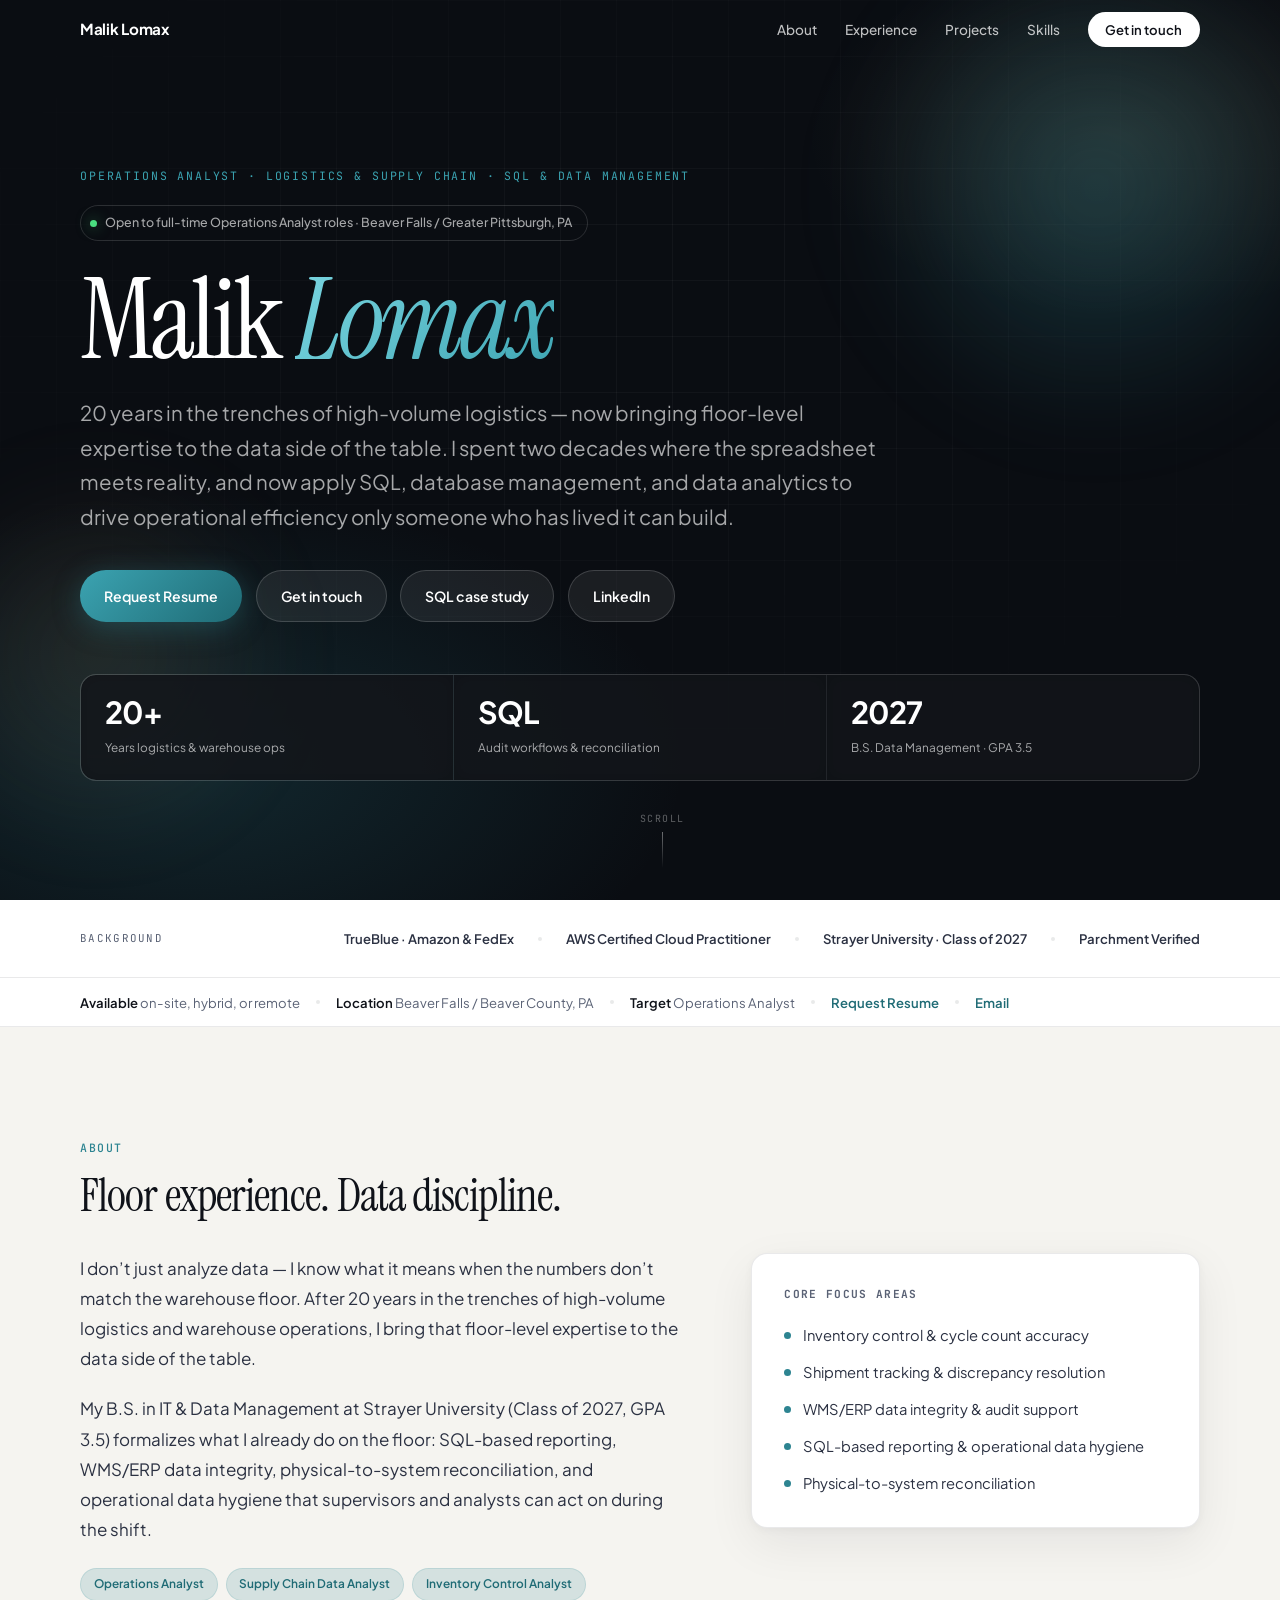
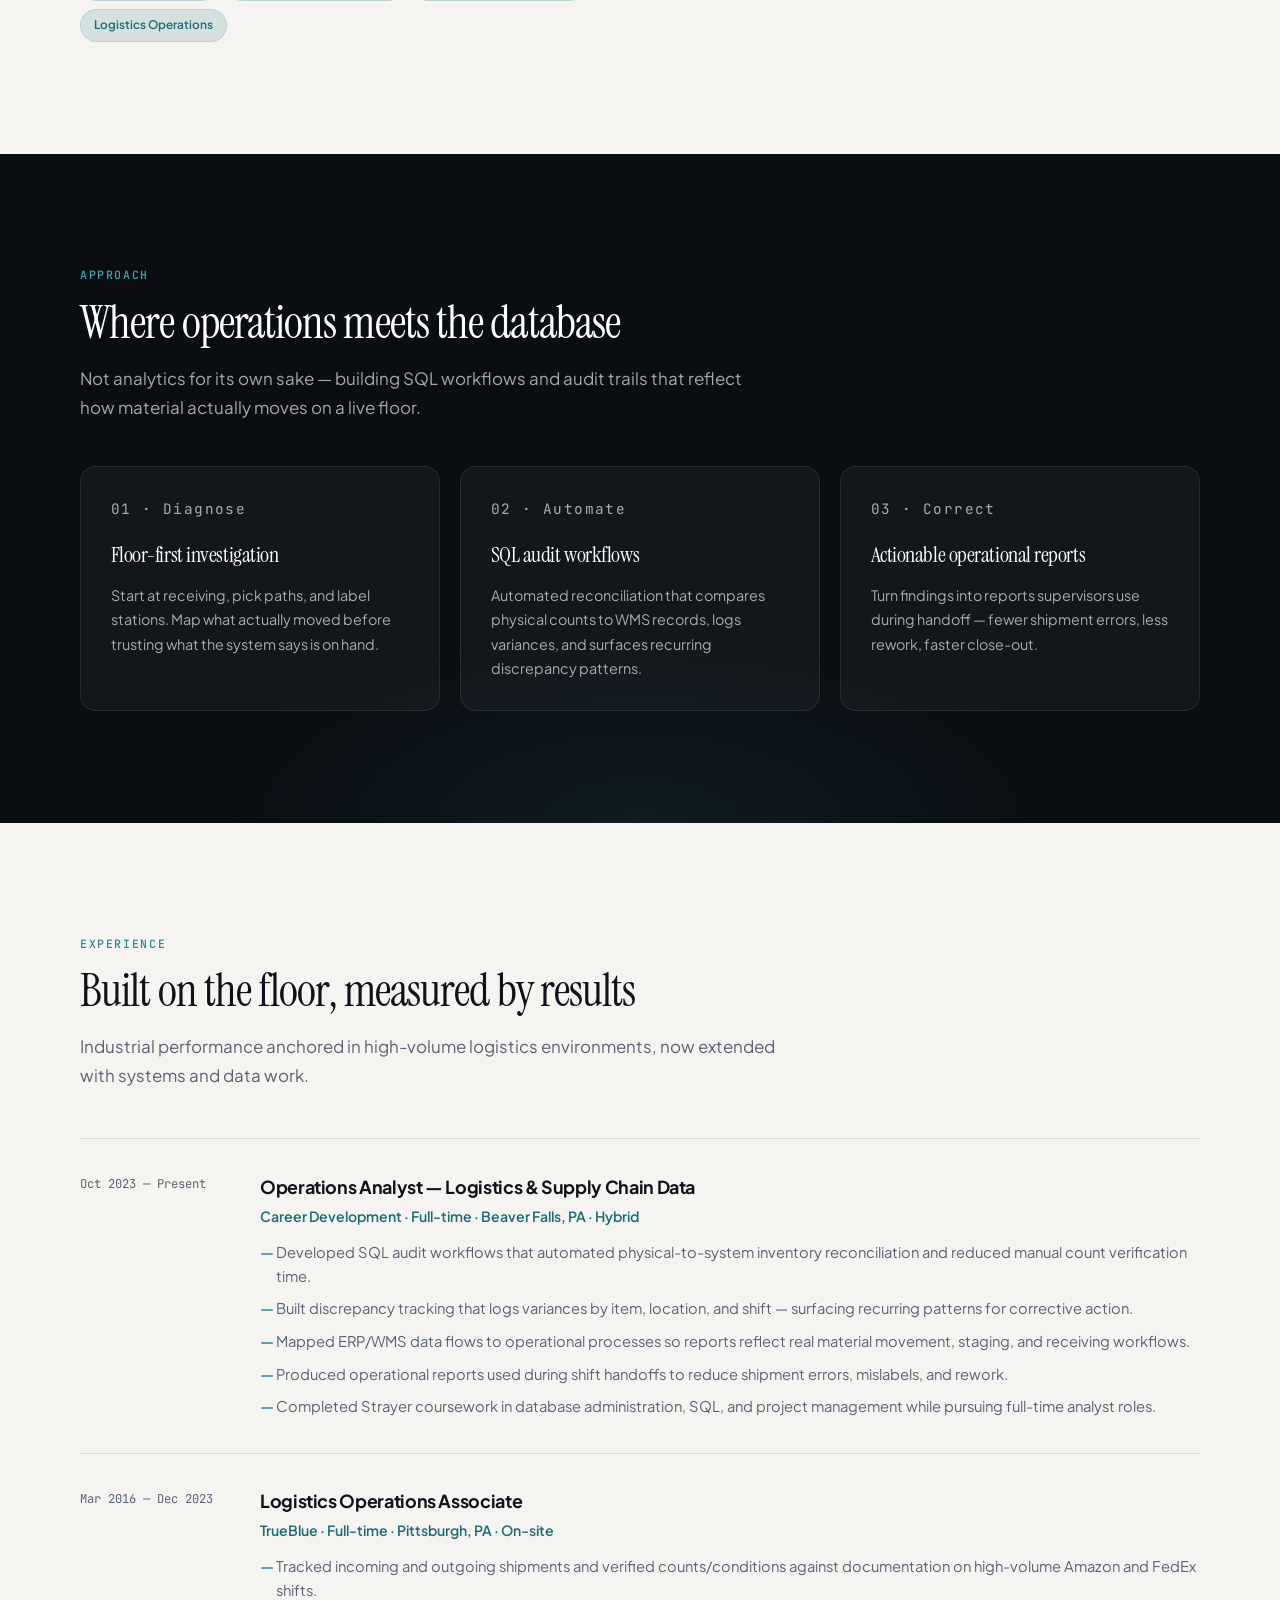
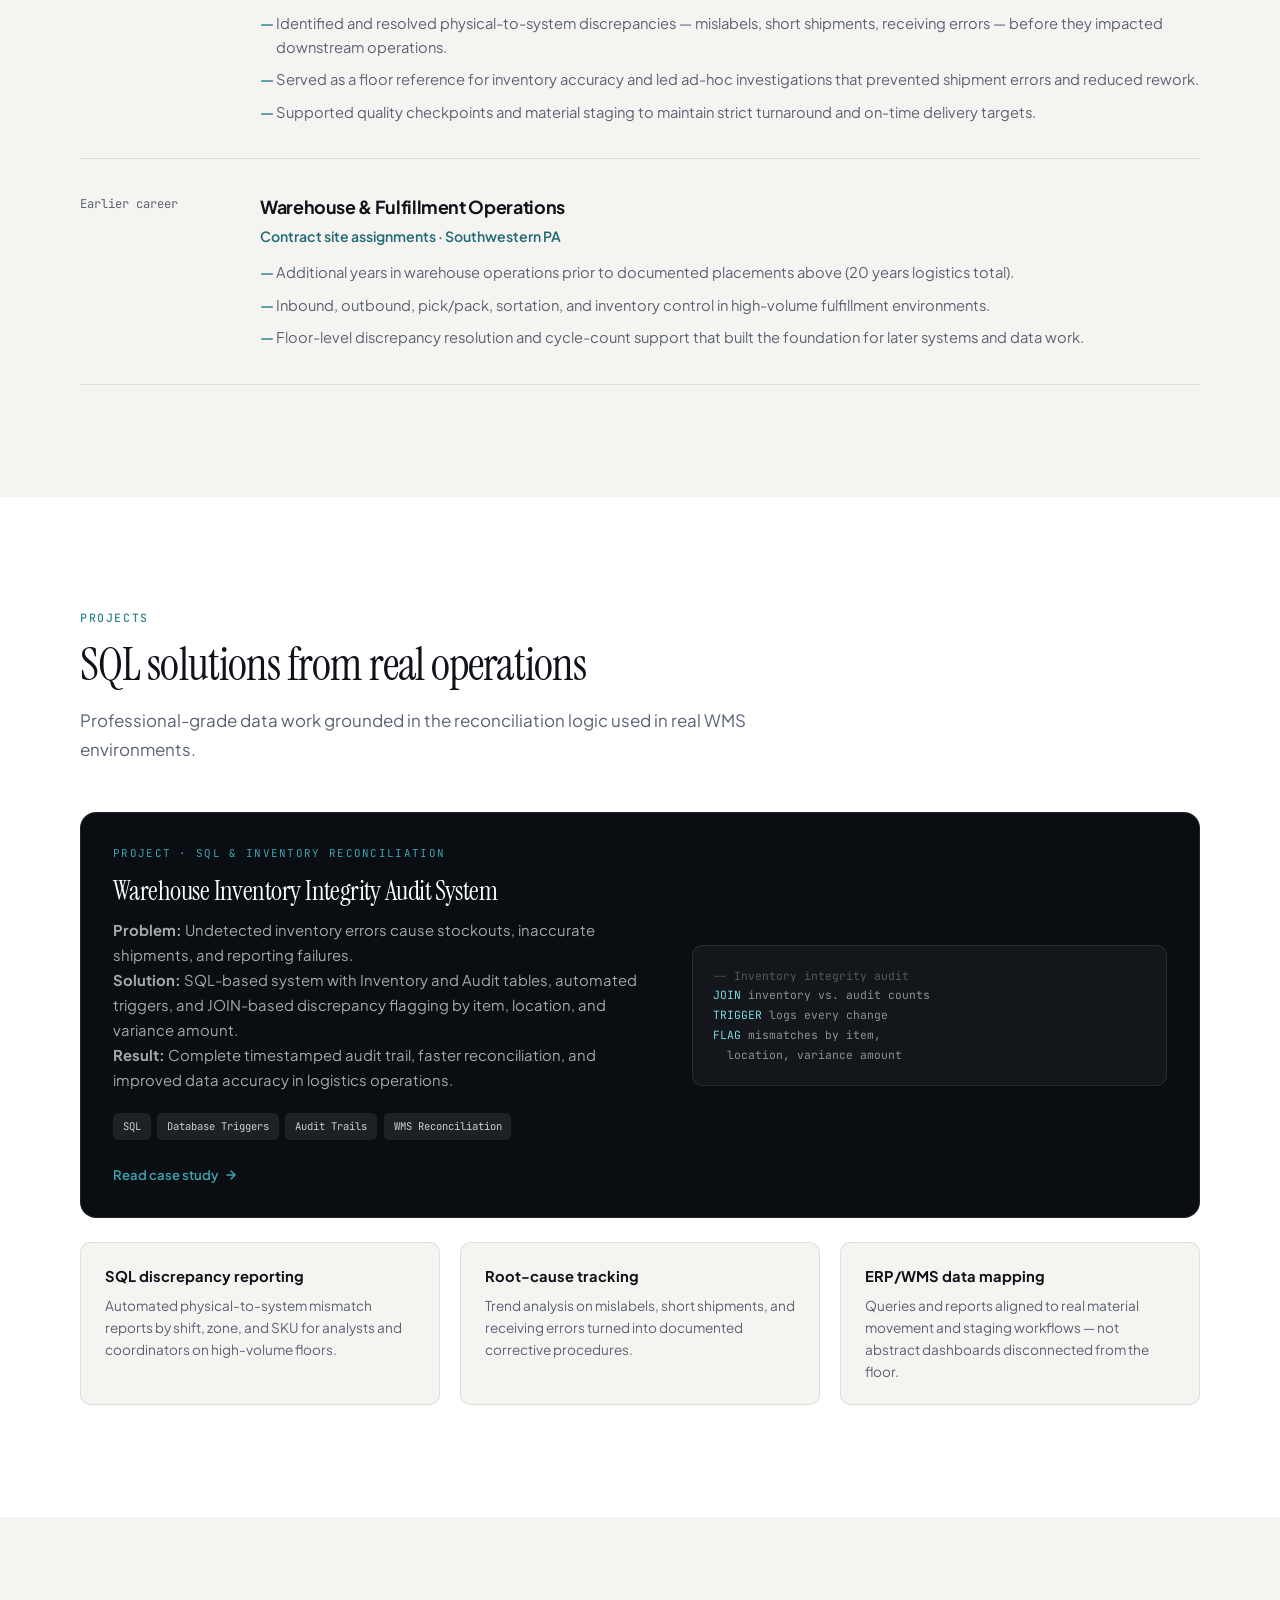
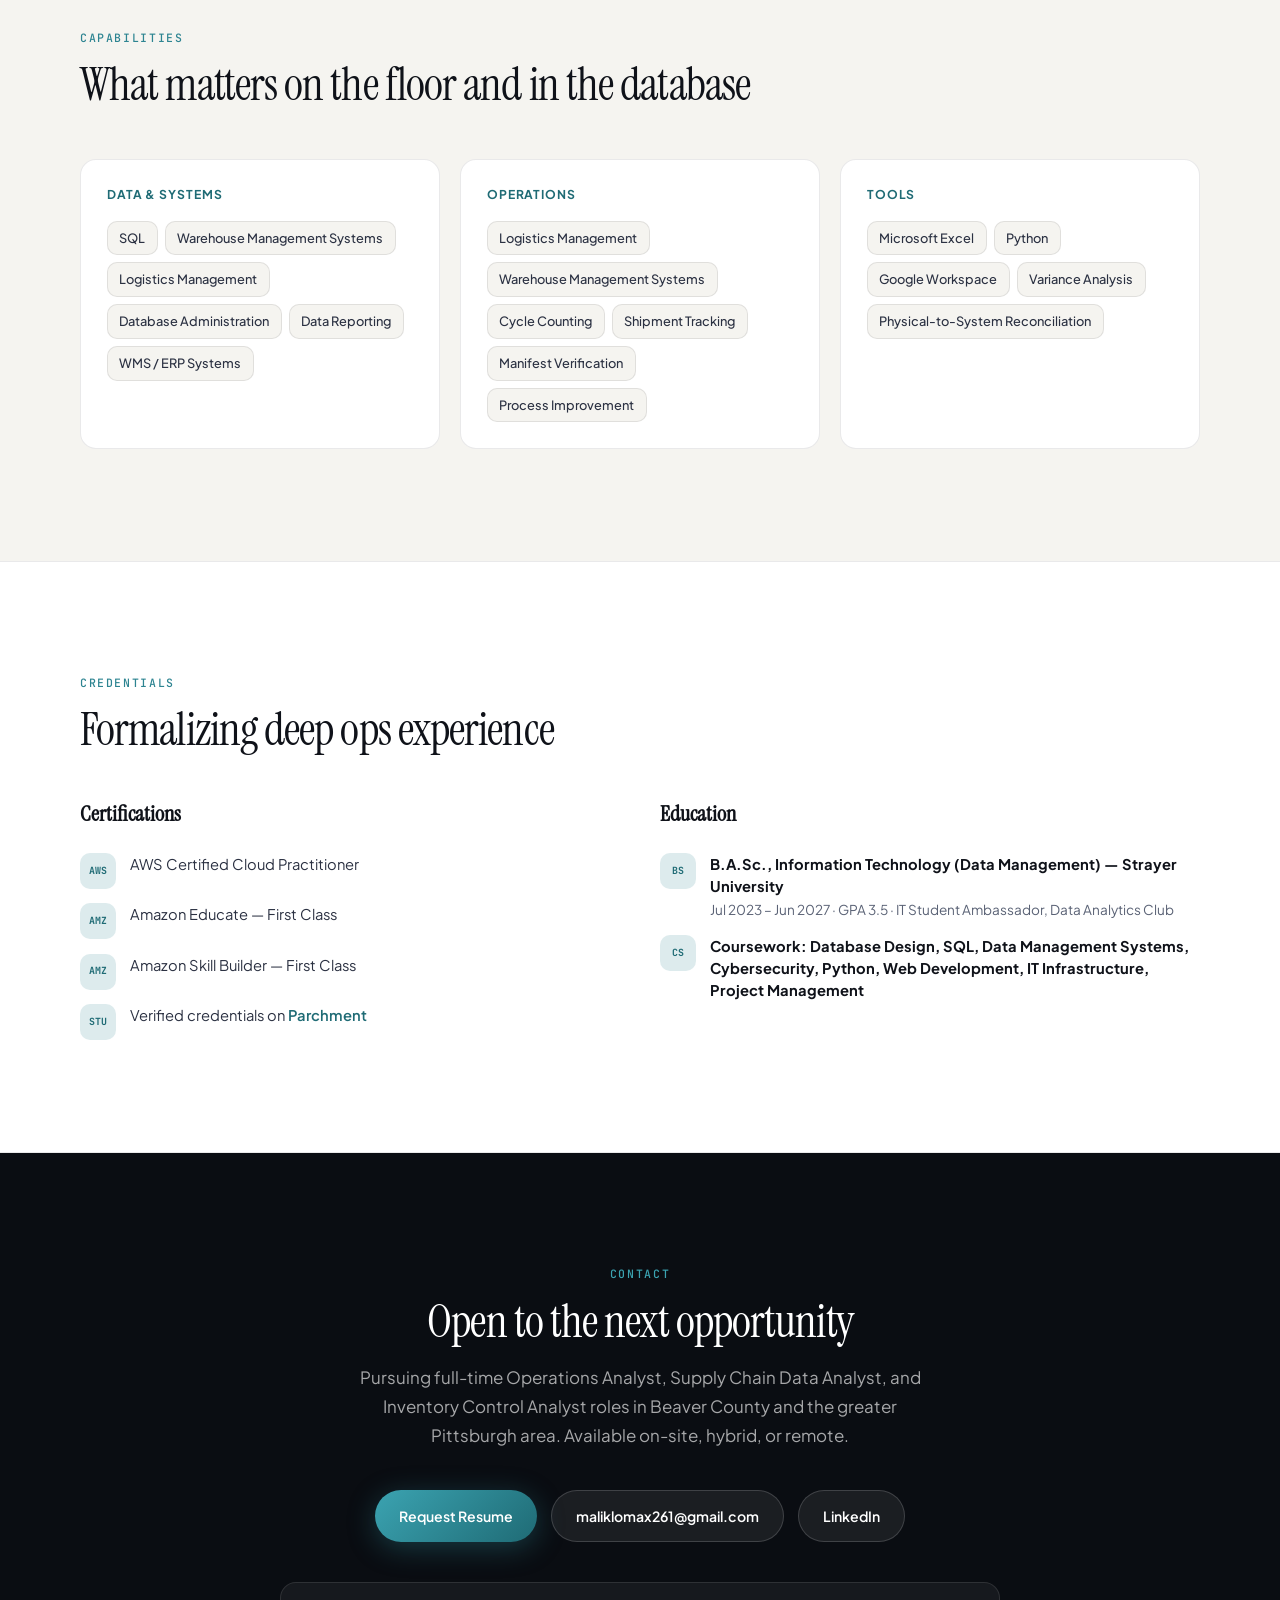
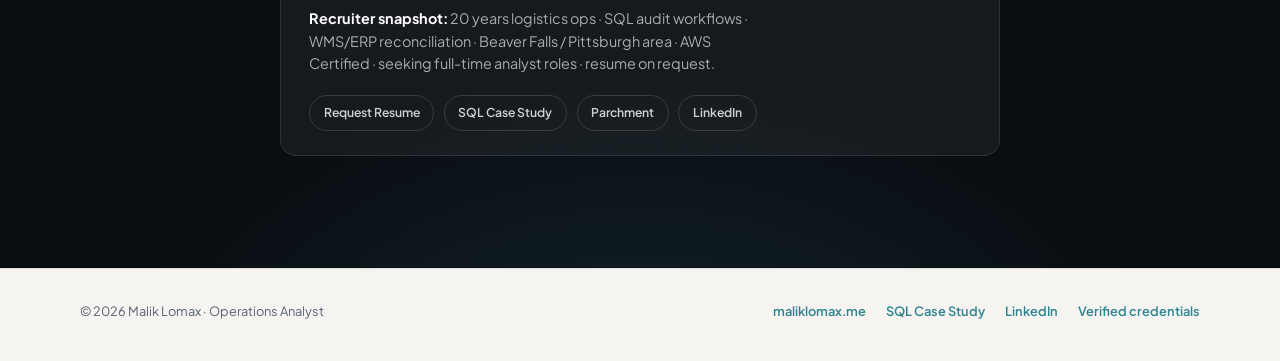
==== commit 465a5ab7: "Simplify hero stats to three recruiter-relevant metrics. Drop units-per-day volume and redundant WMS" ====
--- a/index.html
+++ b/index.html
@@ -22,7 +22,7 @@
   <link rel="preconnect" href="https://fonts.googleapis.com" />
   <link rel="preconnect" href="https://fonts.gstatic.com" crossorigin />
   <link href="https://fonts.googleapis.com/css2?family=Instrument+Serif:ital@0;1&family=Plus+Jakarta+Sans:wght@400;500;600;700&family=JetBrains+Mono:wght@400;500&display=swap" rel="stylesheet" />
-  <link rel="stylesheet" href="css/main.css?v=10" />
+  <link rel="stylesheet" href="css/main.css?v=11" />
   <script type="application/ld+json">
   {
     "@context": "https://schema.org",
@@ -86,12 +86,8 @@
       </div>
       <div class="hero-stats" role="list">
         <div class="hero-stat" role="listitem">
-          <strong>20</strong>
+          <strong>20+</strong>
           <span>Years logistics &amp; warehouse ops</span>
-        </div>
-        <div class="hero-stat" role="listitem">
-          <strong>WMS/ERP</strong>
-          <span>Reconciliation &amp; data integrity</span>
         </div>
         <div class="hero-stat" role="listitem">
           <strong>SQL</strong>
--- a/css/main.css
+++ b/css/main.css
@@ -189,7 +189,7 @@
 
 .hero-stats {
   display: grid;
-  grid-template-columns: repeat(4, 1fr);
+  grid-template-columns: repeat(3, 1fr);
   gap: 1px;
   background: rgba(255, 255, 255, 0.1);
   border-radius: var(--radius);
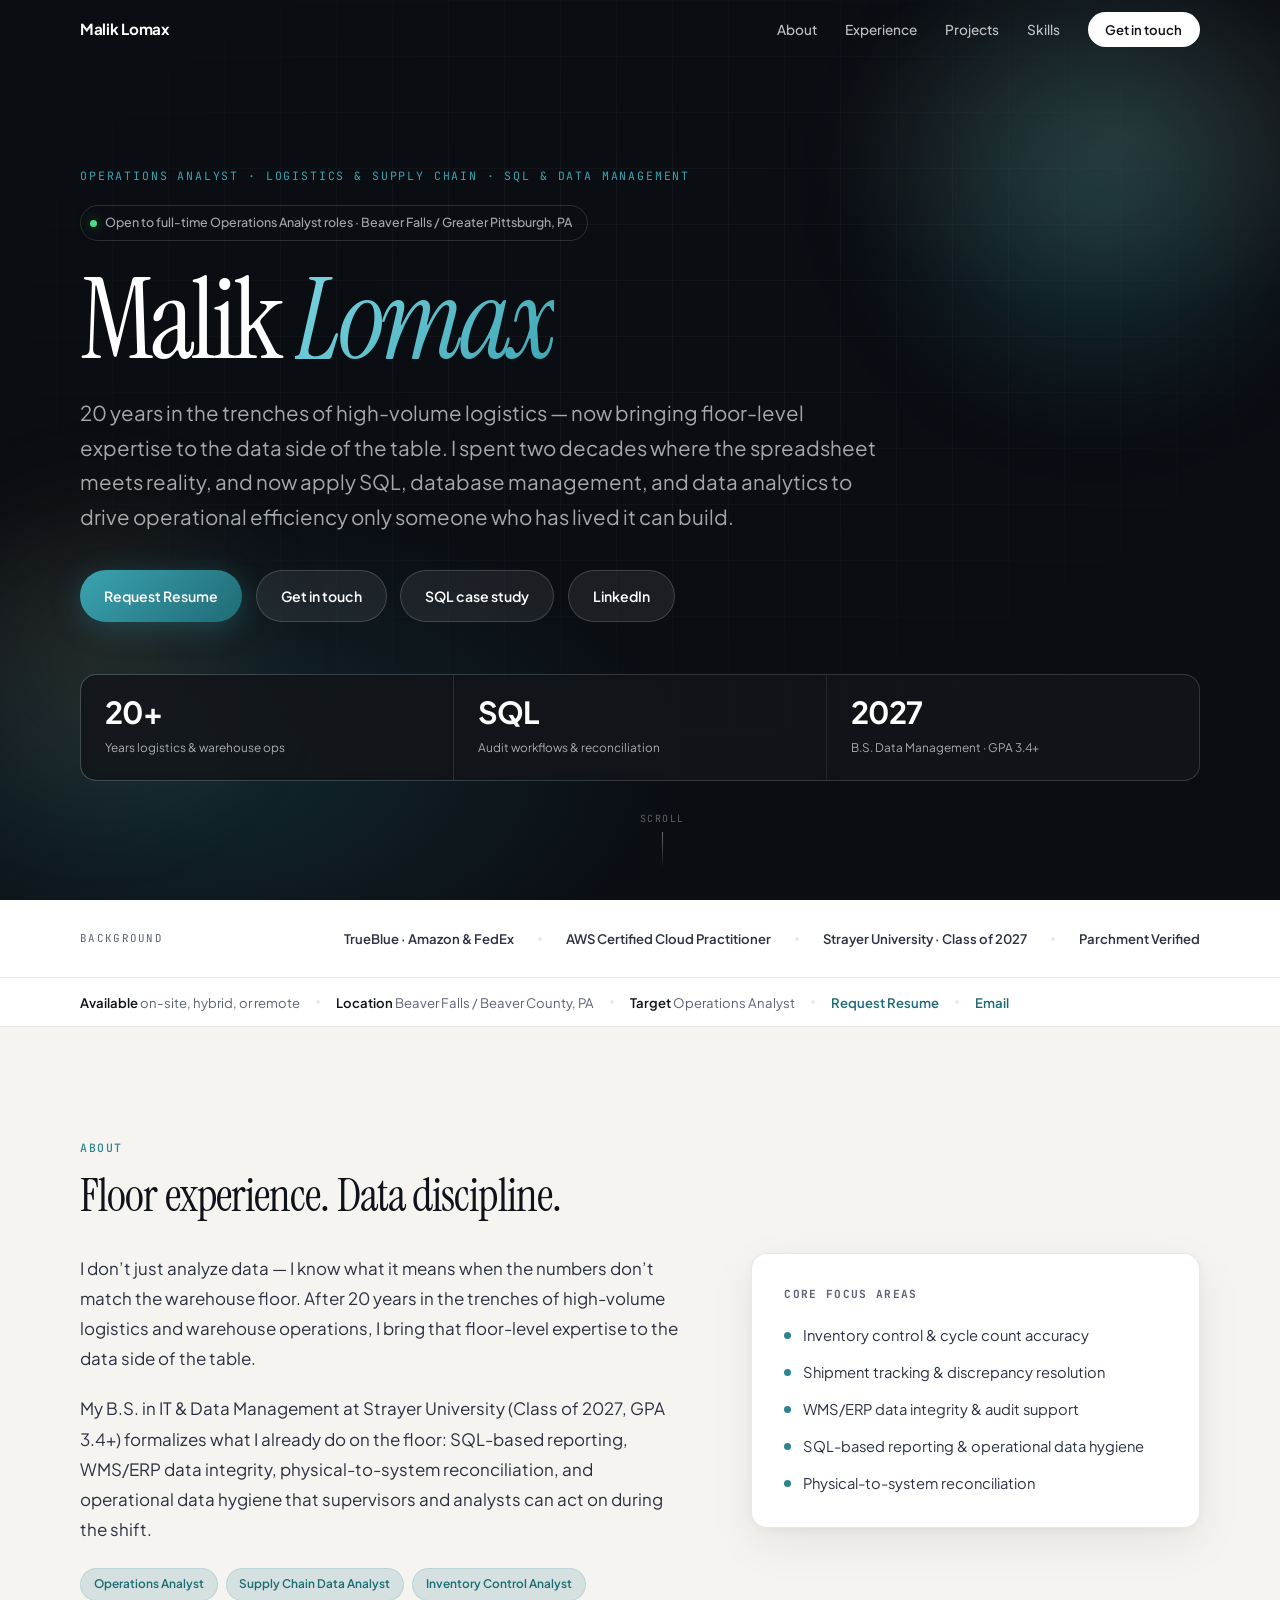
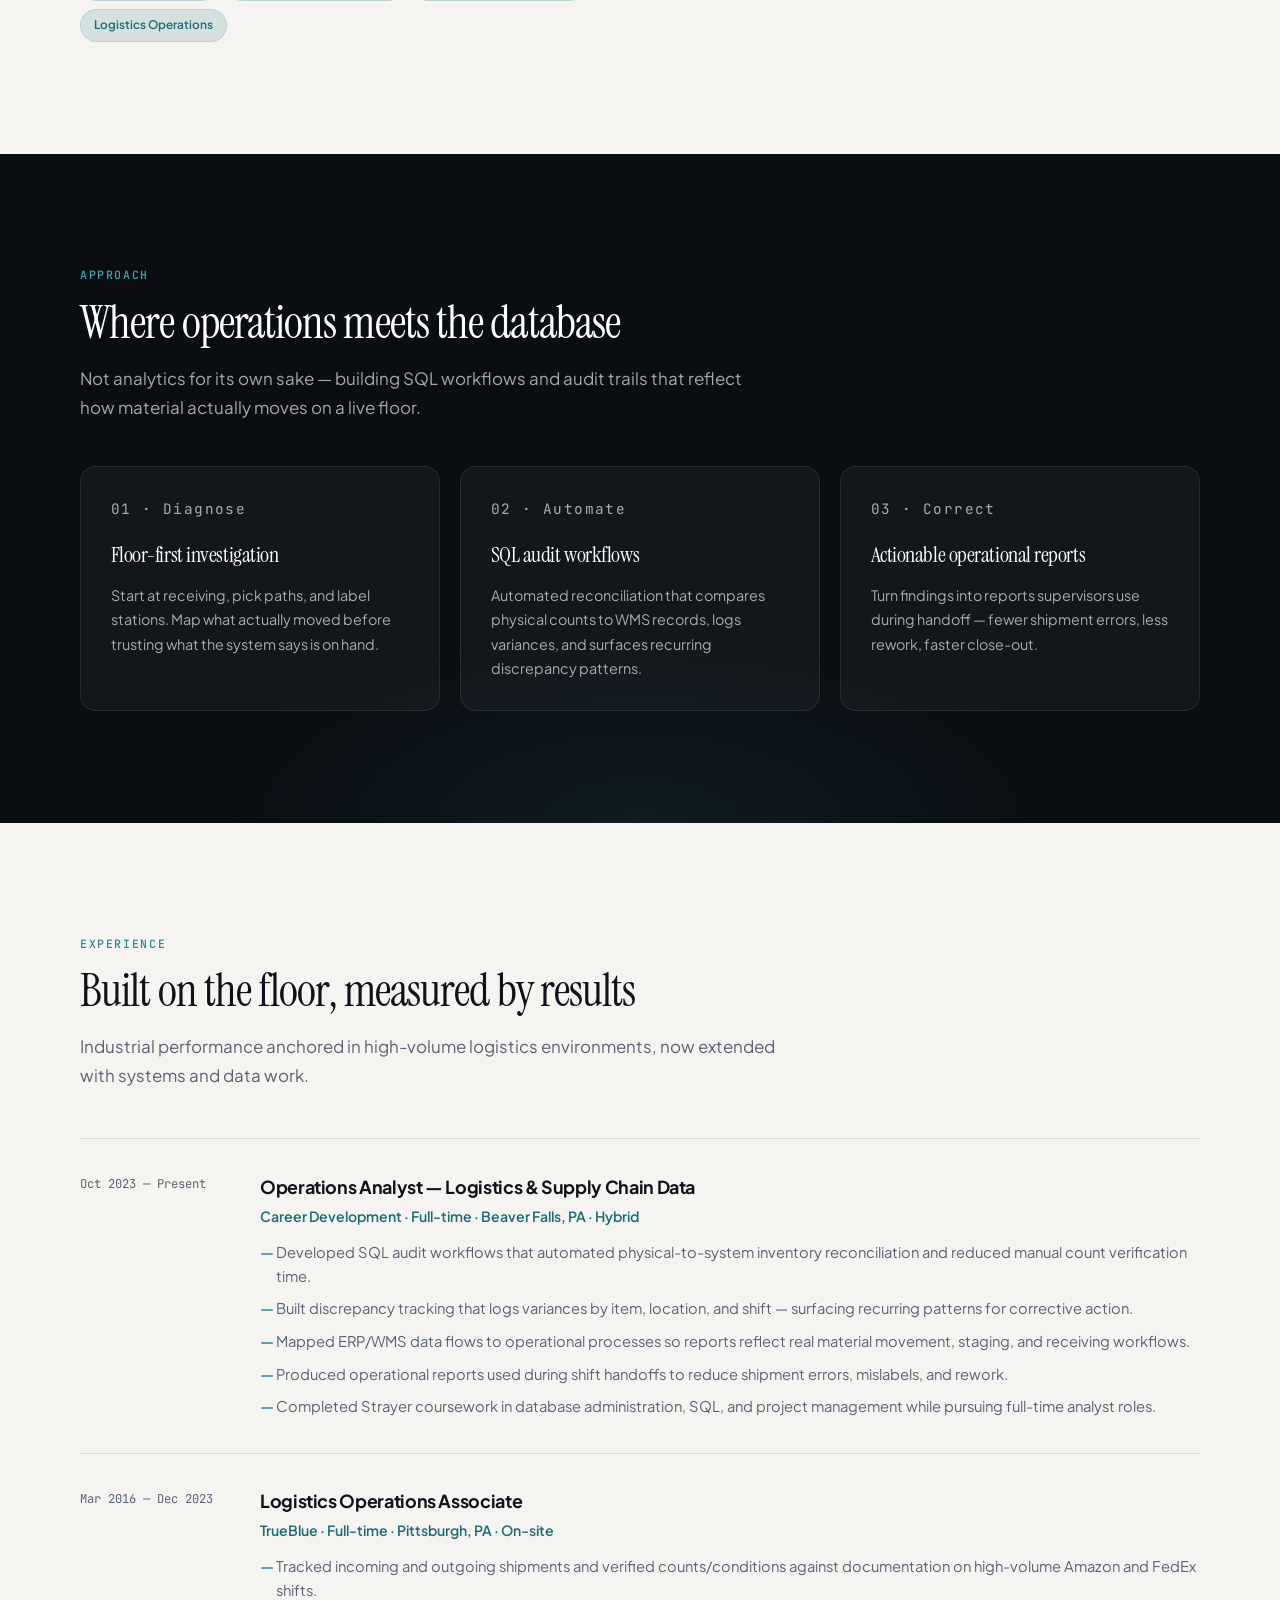
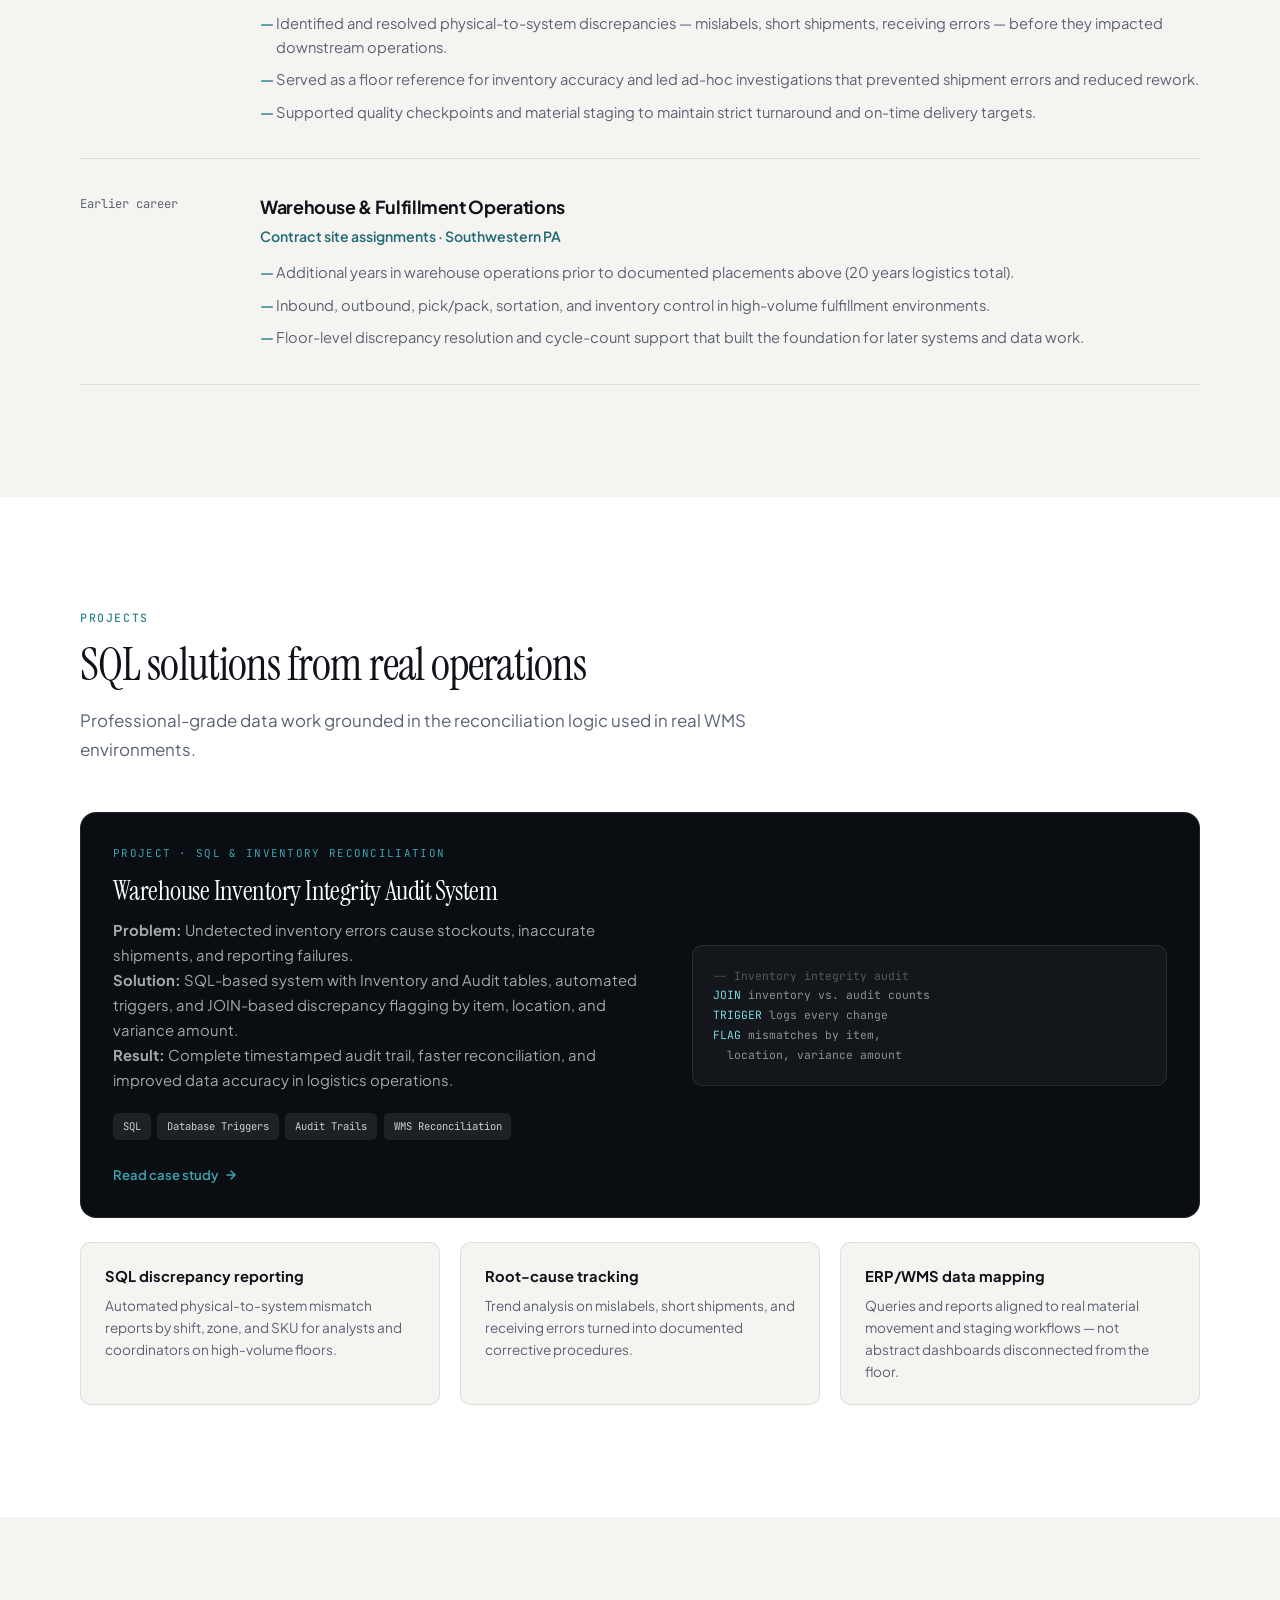
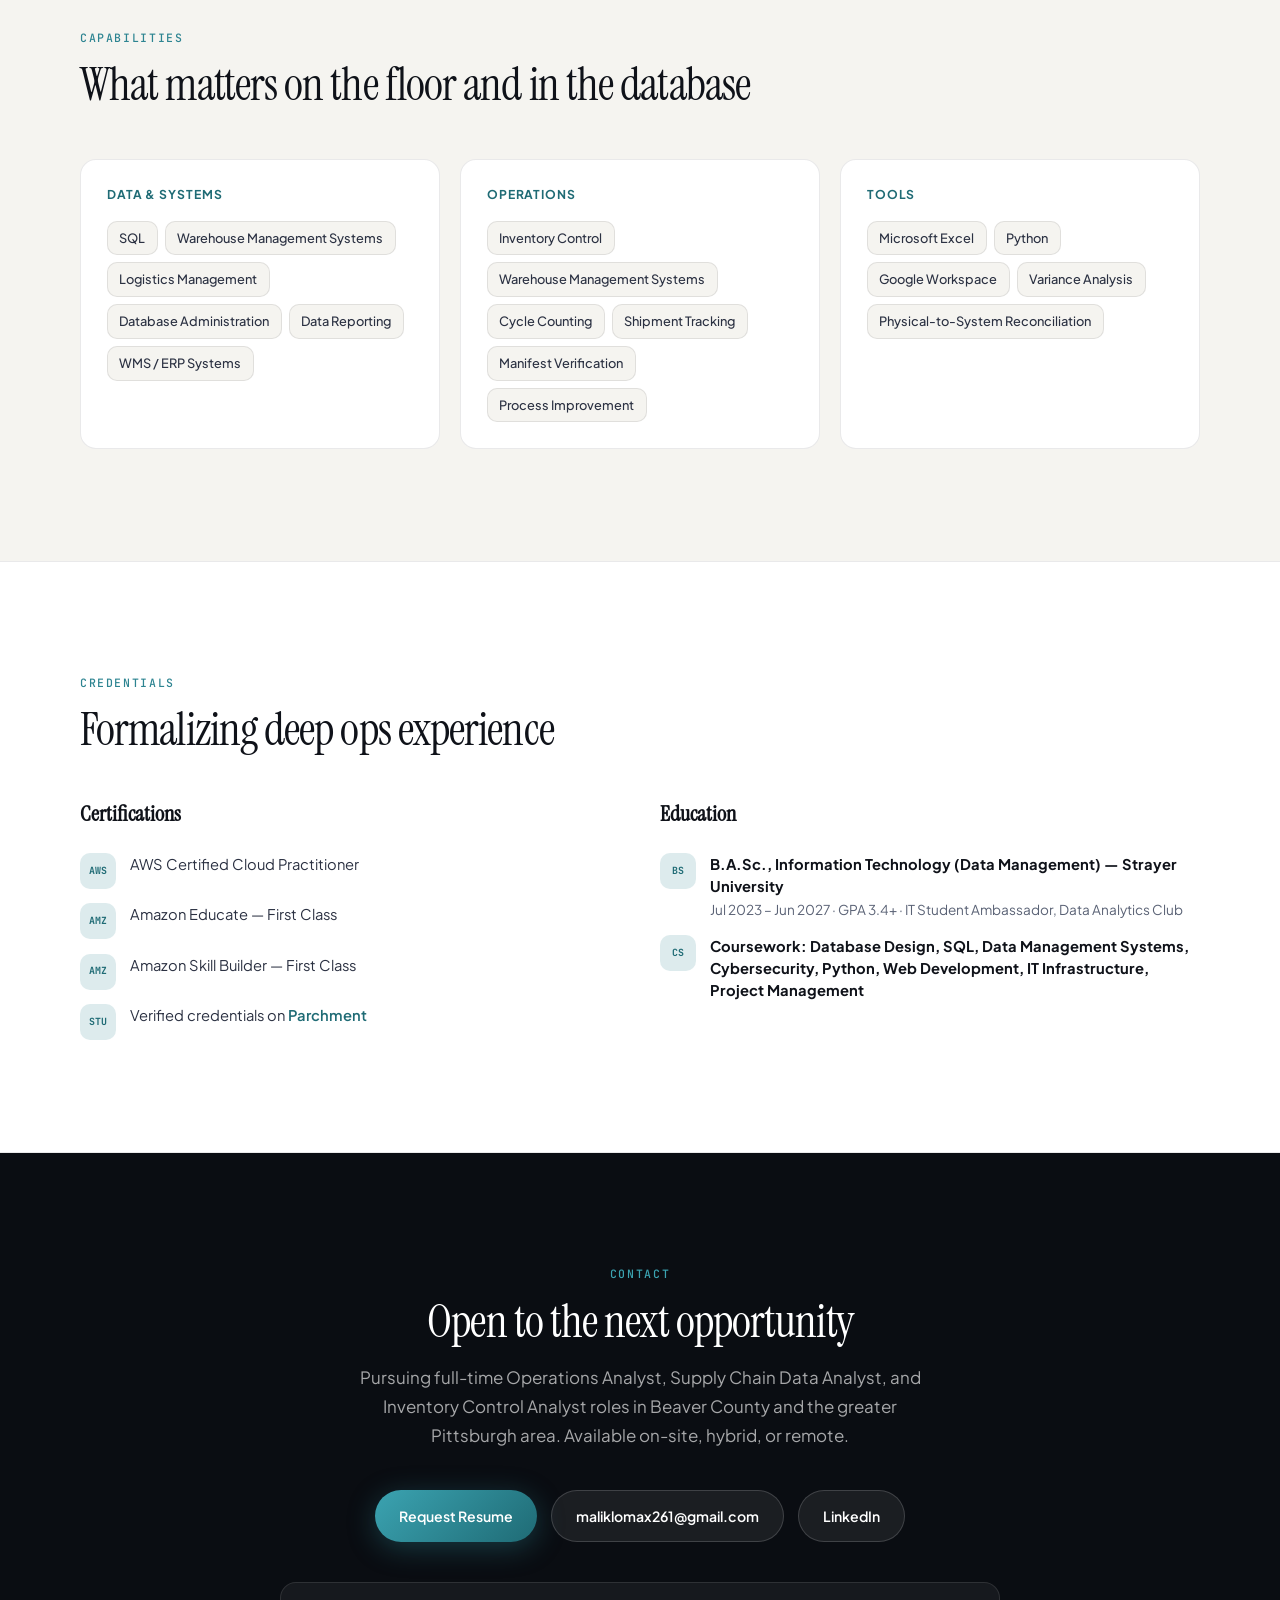
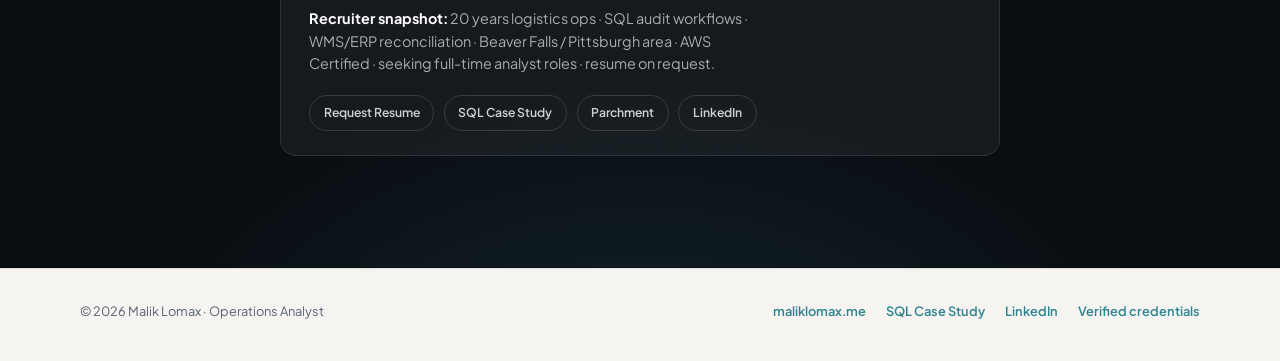
==== commit e8141dc7: "Align public GPA with iCampus and keep student profile local. Use GPA 3.4+ on the portfolio so publi" ====
--- a/index.html
+++ b/index.html
@@ -95,7 +95,7 @@
         </div>
         <div class="hero-stat" role="listitem">
           <strong>2027</strong>
-          <span>B.S. Data Management &middot; GPA 3.5</span>
+          <span>B.S. Data Management &middot; GPA 3.4+</span>
         </div>
       </div>
     </div>
@@ -142,7 +142,7 @@
             I don&rsquo;t just analyze data &mdash; I know what it means when the numbers don&rsquo;t match the warehouse floor. After 20 years in the trenches of high-volume logistics and warehouse operations, I bring that floor-level expertise to the data side of the table.
           </p>
           <p>
-            My B.S. in IT &amp; Data Management at Strayer University (Class of 2027, GPA 3.5) formalizes what I already do on the floor: SQL-based reporting, WMS/ERP data integrity, physical-to-system reconciliation, and operational data hygiene that supervisors and analysts can act on during the shift.
+            My B.S. in IT &amp; Data Management at Strayer University (Class of 2027, GPA 3.4+) formalizes what I already do on the floor: SQL-based reporting, WMS/ERP data integrity, physical-to-system reconciliation, and operational data hygiene that supervisors and analysts can act on during the shift.
           </p>
           <div class="tag-row">
             <span class="tag">Operations Analyst</span>
@@ -303,7 +303,7 @@
         <div class="skill-group">
           <h3>Operations</h3>
           <div class="skill-chips">
-            <span class="skill-chip">Logistics Management</span>
+            <span class="skill-chip">Inventory Control</span>
             <span class="skill-chip">Warehouse Management Systems</span>
             <span class="skill-chip">Cycle Counting</span>
             <span class="skill-chip">Shipment Tracking</span>
@@ -345,7 +345,7 @@
                 <span class="cred-icon" aria-hidden="true">BS</span>
                 <span>
                   <span class="edu-degree">B.A.Sc., Information Technology (Data Management) &mdash; Strayer University</span>
-                  <span class="edu-detail">Jul 2023 &ndash; Jun 2027 &middot; GPA 3.5 &middot; IT Student Ambassador, Data Analytics Club</span>
+                  <span class="edu-detail">Jul 2023 &ndash; Jun 2027 &middot; GPA 3.4+ &middot; IT Student Ambassador, Data Analytics Club</span>
                 </span>
               </li>
               <li>
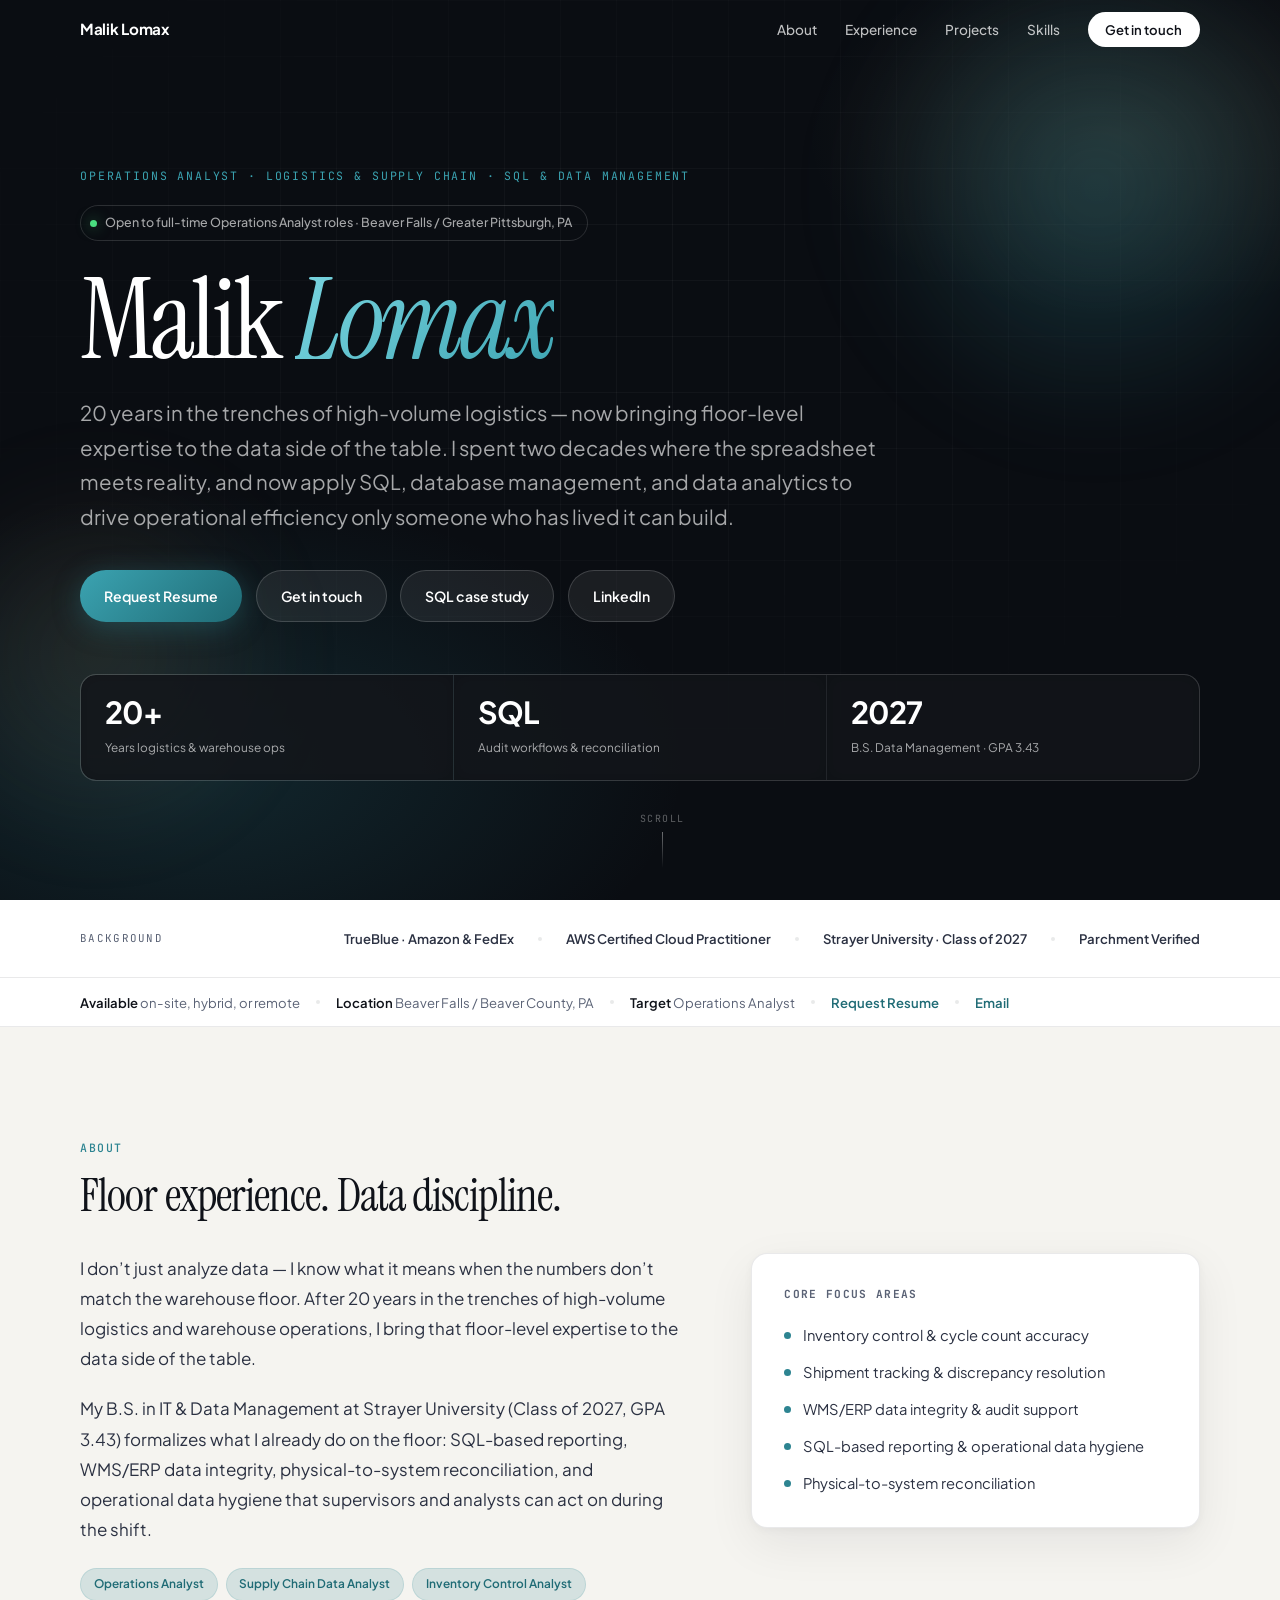
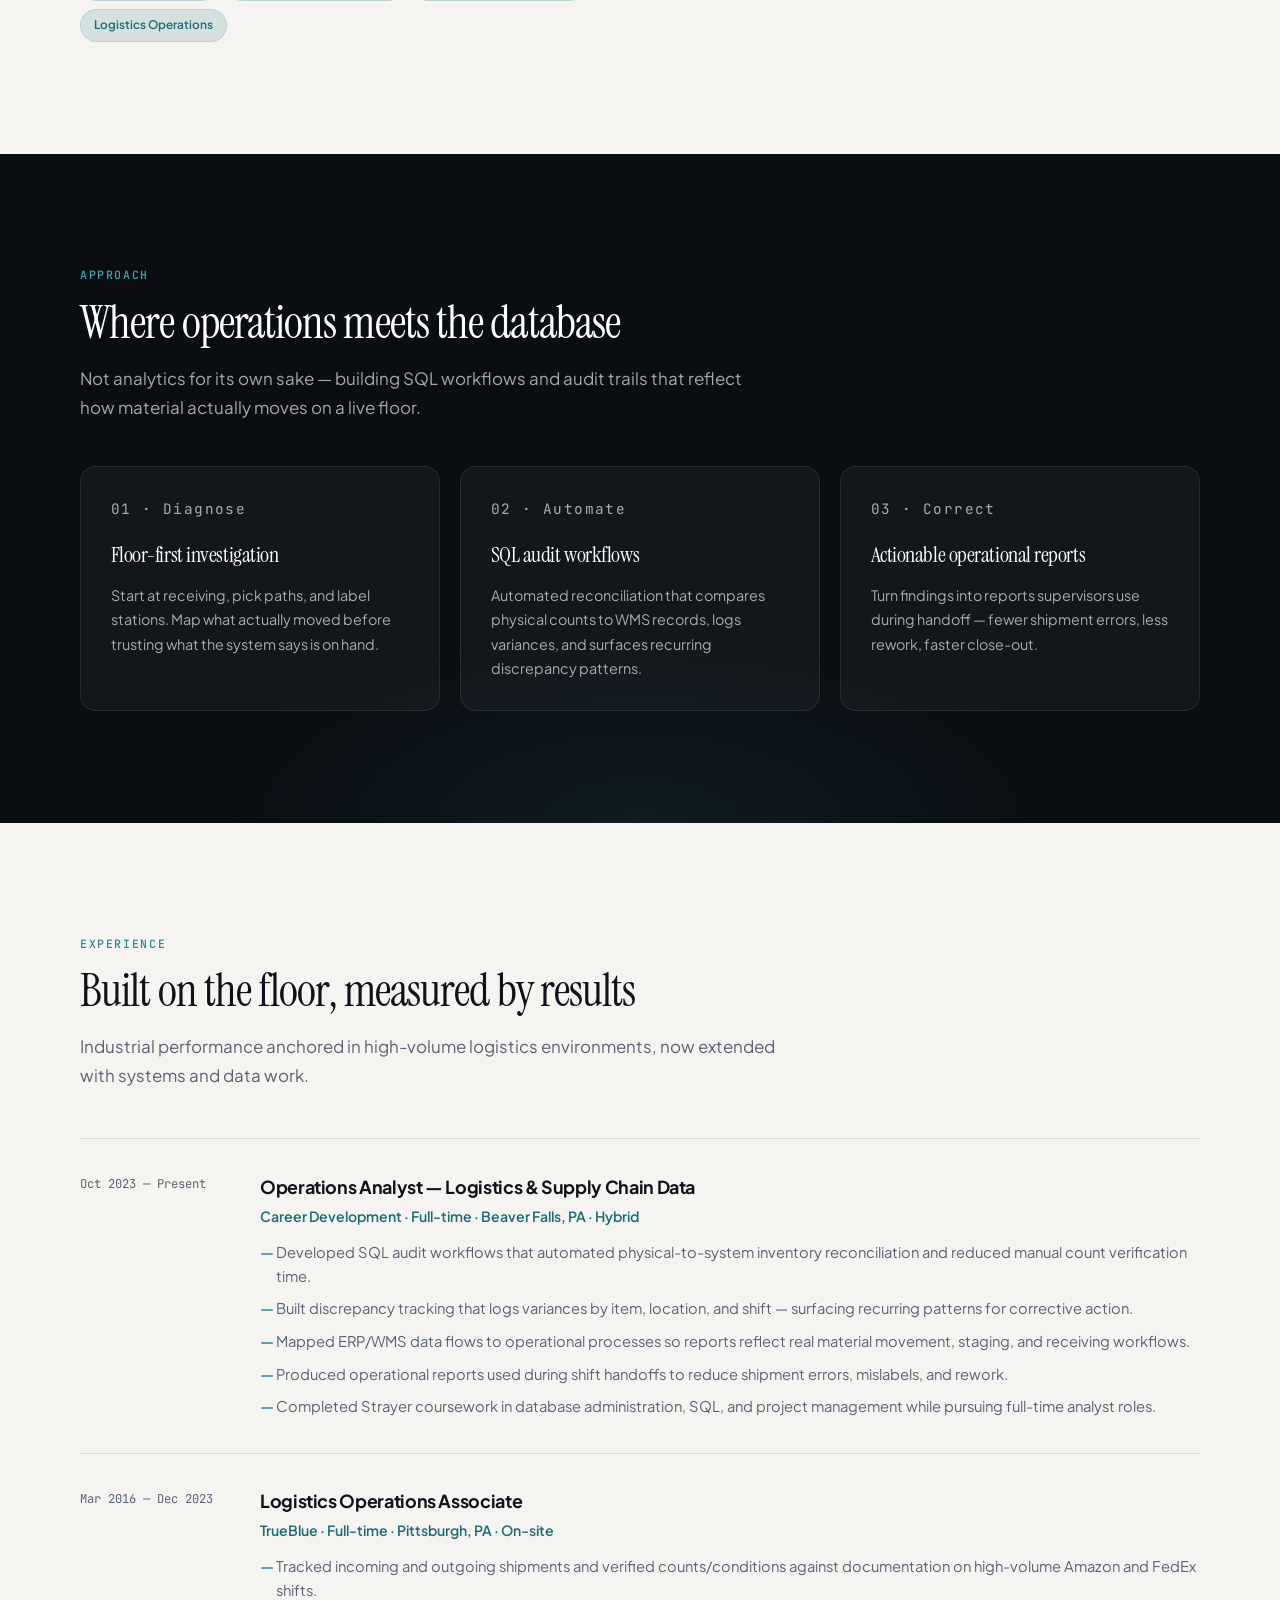
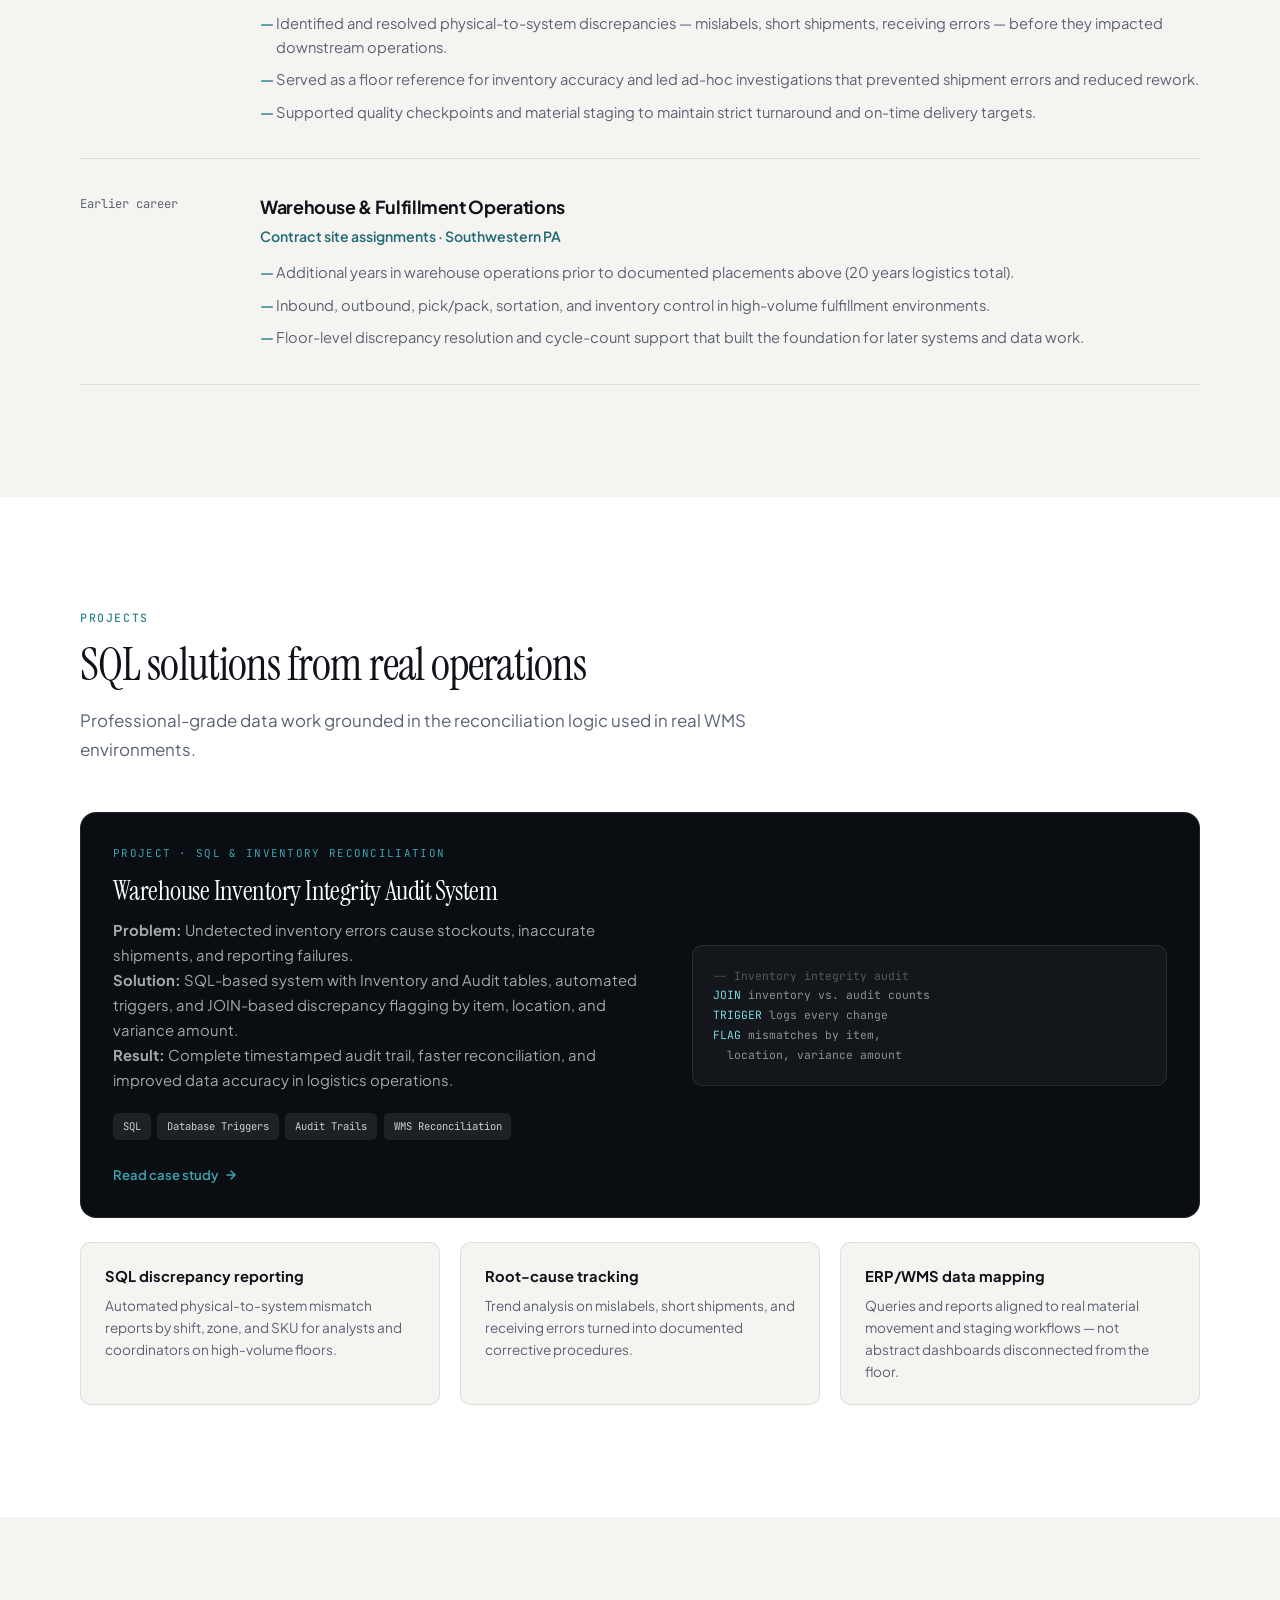
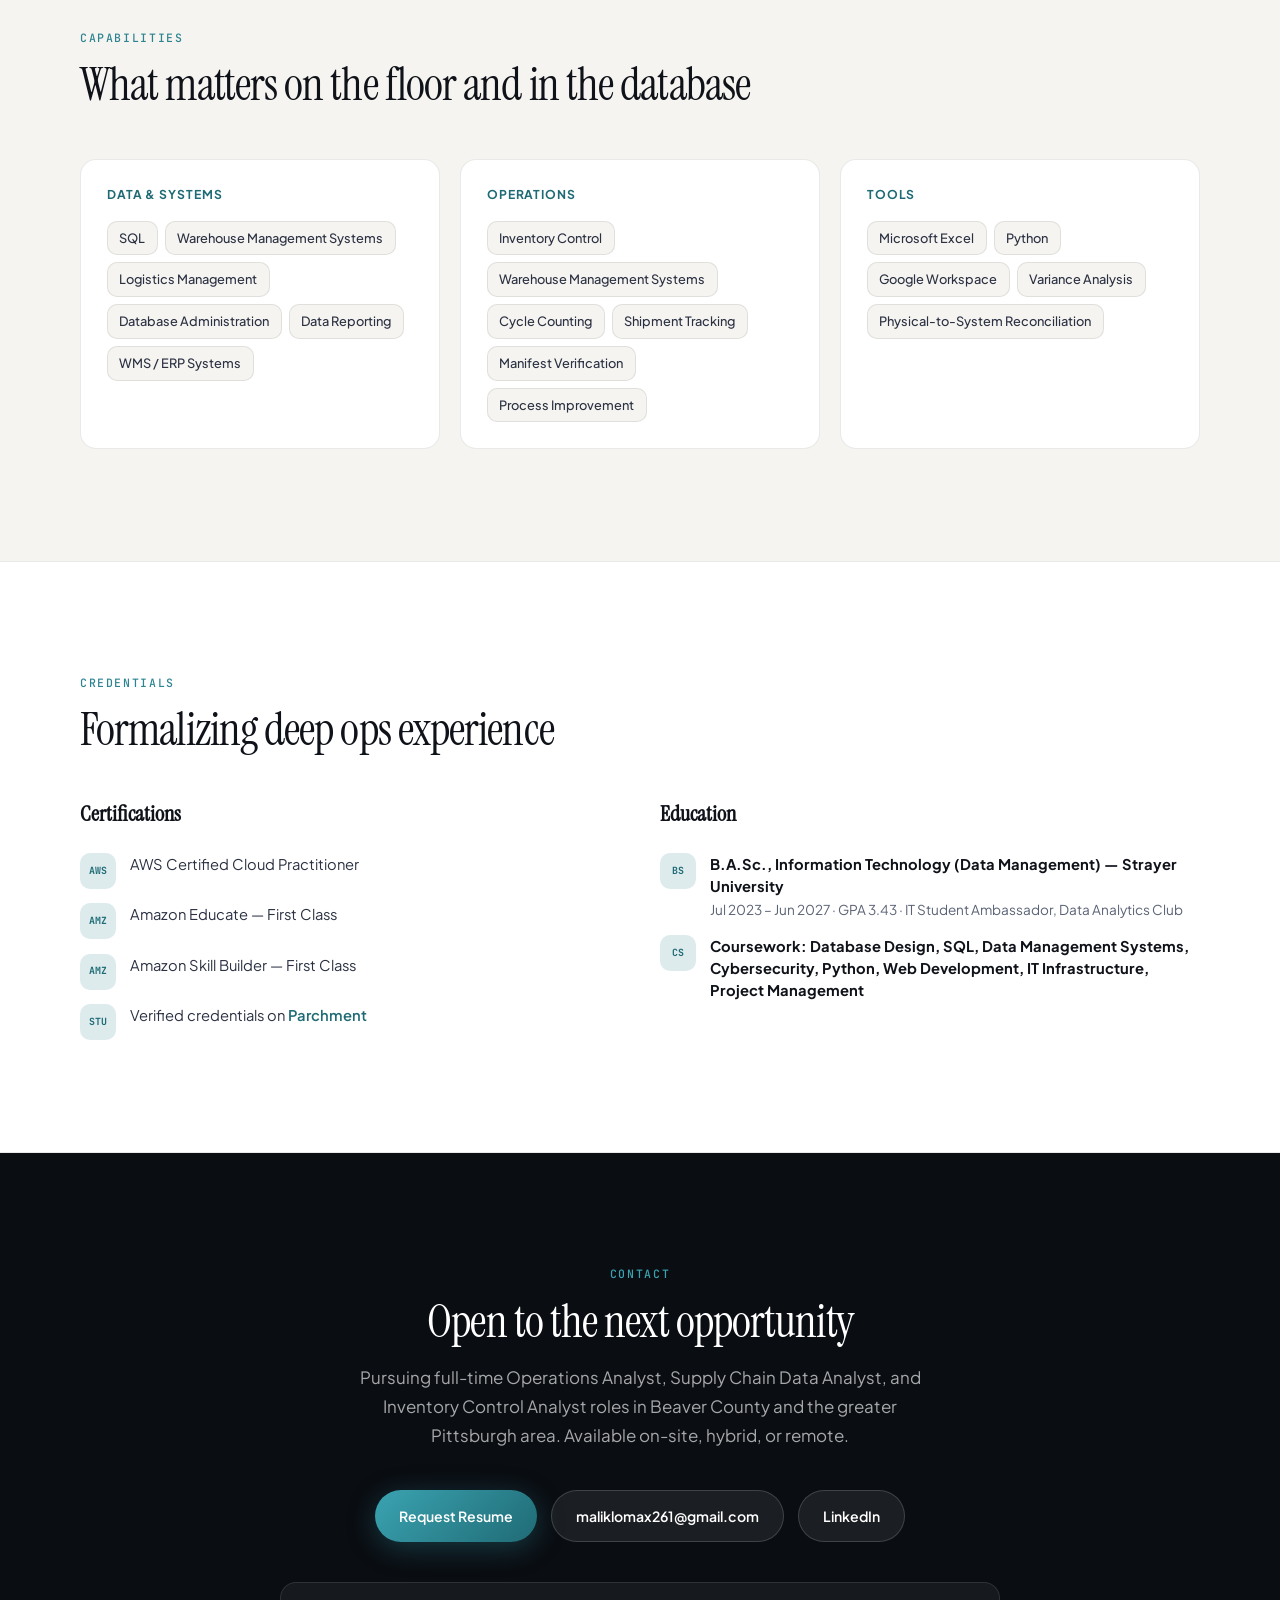
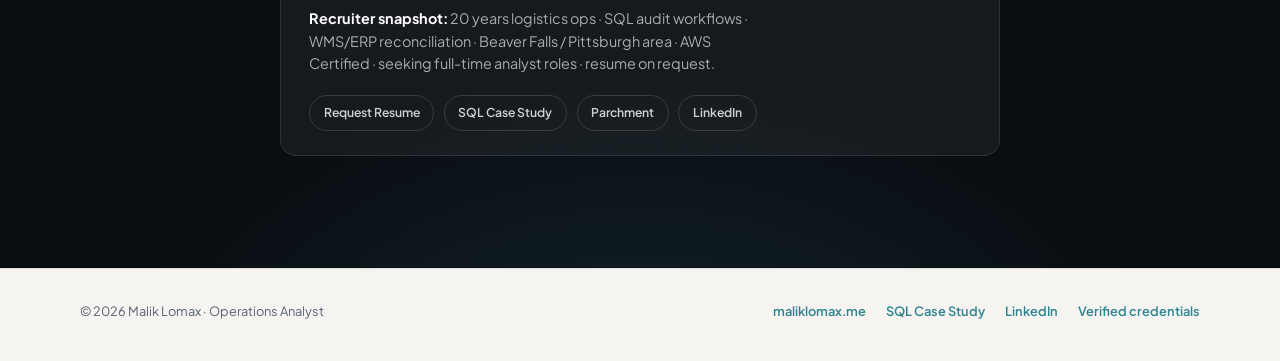
==== commit 91de42f2: "Match portfolio GPA to LinkedIn at 3.43. Keep site education copy consistent with the updated Linked" ====
--- a/index.html
+++ b/index.html
@@ -95,7 +95,7 @@
         </div>
         <div class="hero-stat" role="listitem">
           <strong>2027</strong>
-          <span>B.S. Data Management &middot; GPA 3.4+</span>
+          <span>B.S. Data Management &middot; GPA 3.43</span>
         </div>
       </div>
     </div>
@@ -142,7 +142,7 @@
             I don&rsquo;t just analyze data &mdash; I know what it means when the numbers don&rsquo;t match the warehouse floor. After 20 years in the trenches of high-volume logistics and warehouse operations, I bring that floor-level expertise to the data side of the table.
           </p>
           <p>
-            My B.S. in IT &amp; Data Management at Strayer University (Class of 2027, GPA 3.4+) formalizes what I already do on the floor: SQL-based reporting, WMS/ERP data integrity, physical-to-system reconciliation, and operational data hygiene that supervisors and analysts can act on during the shift.
+            My B.S. in IT &amp; Data Management at Strayer University (Class of 2027, GPA 3.43) formalizes what I already do on the floor: SQL-based reporting, WMS/ERP data integrity, physical-to-system reconciliation, and operational data hygiene that supervisors and analysts can act on during the shift.
           </p>
           <div class="tag-row">
             <span class="tag">Operations Analyst</span>
@@ -345,7 +345,7 @@
                 <span class="cred-icon" aria-hidden="true">BS</span>
                 <span>
                   <span class="edu-degree">B.A.Sc., Information Technology (Data Management) &mdash; Strayer University</span>
-                  <span class="edu-detail">Jul 2023 &ndash; Jun 2027 &middot; GPA 3.4+ &middot; IT Student Ambassador, Data Analytics Club</span>
+                  <span class="edu-detail">Jul 2023 &ndash; Jun 2027 &middot; GPA 3.43 &middot; IT Student Ambassador, Data Analytics Club</span>
                 </span>
               </li>
               <li>
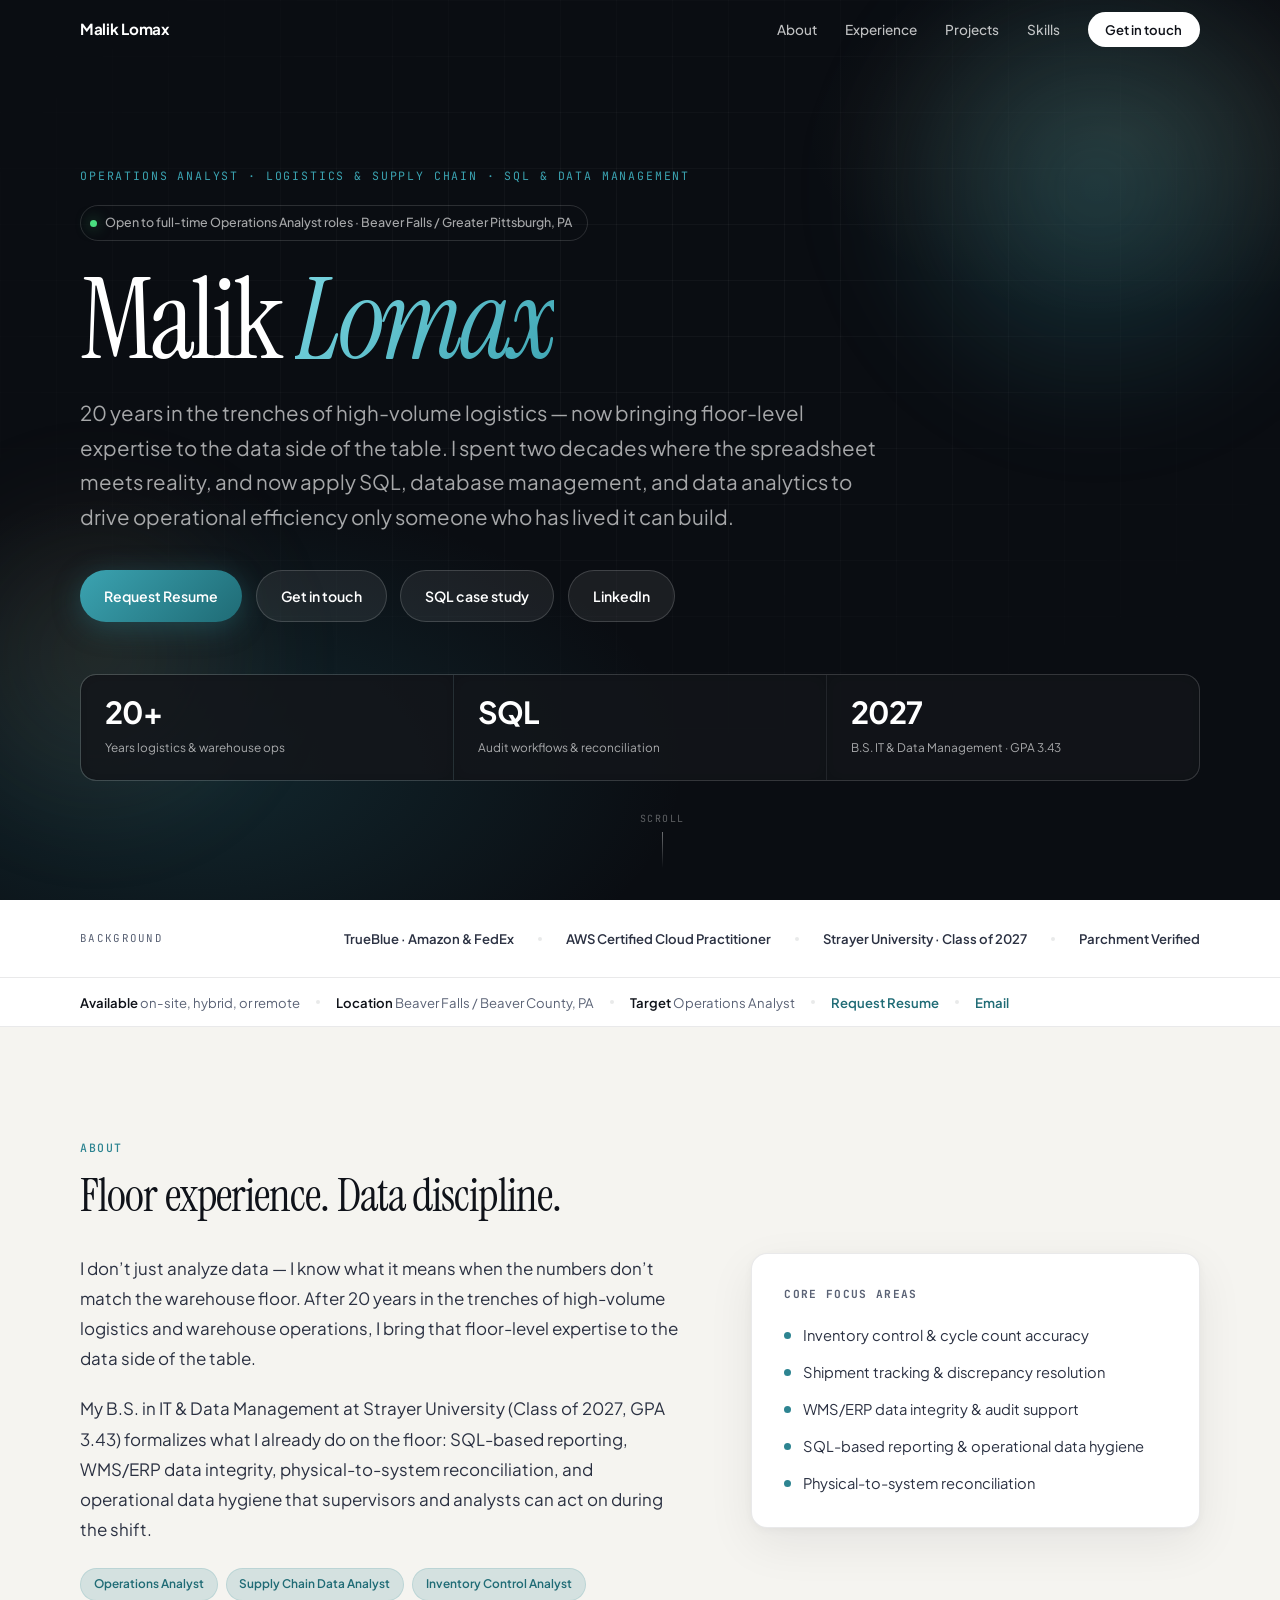
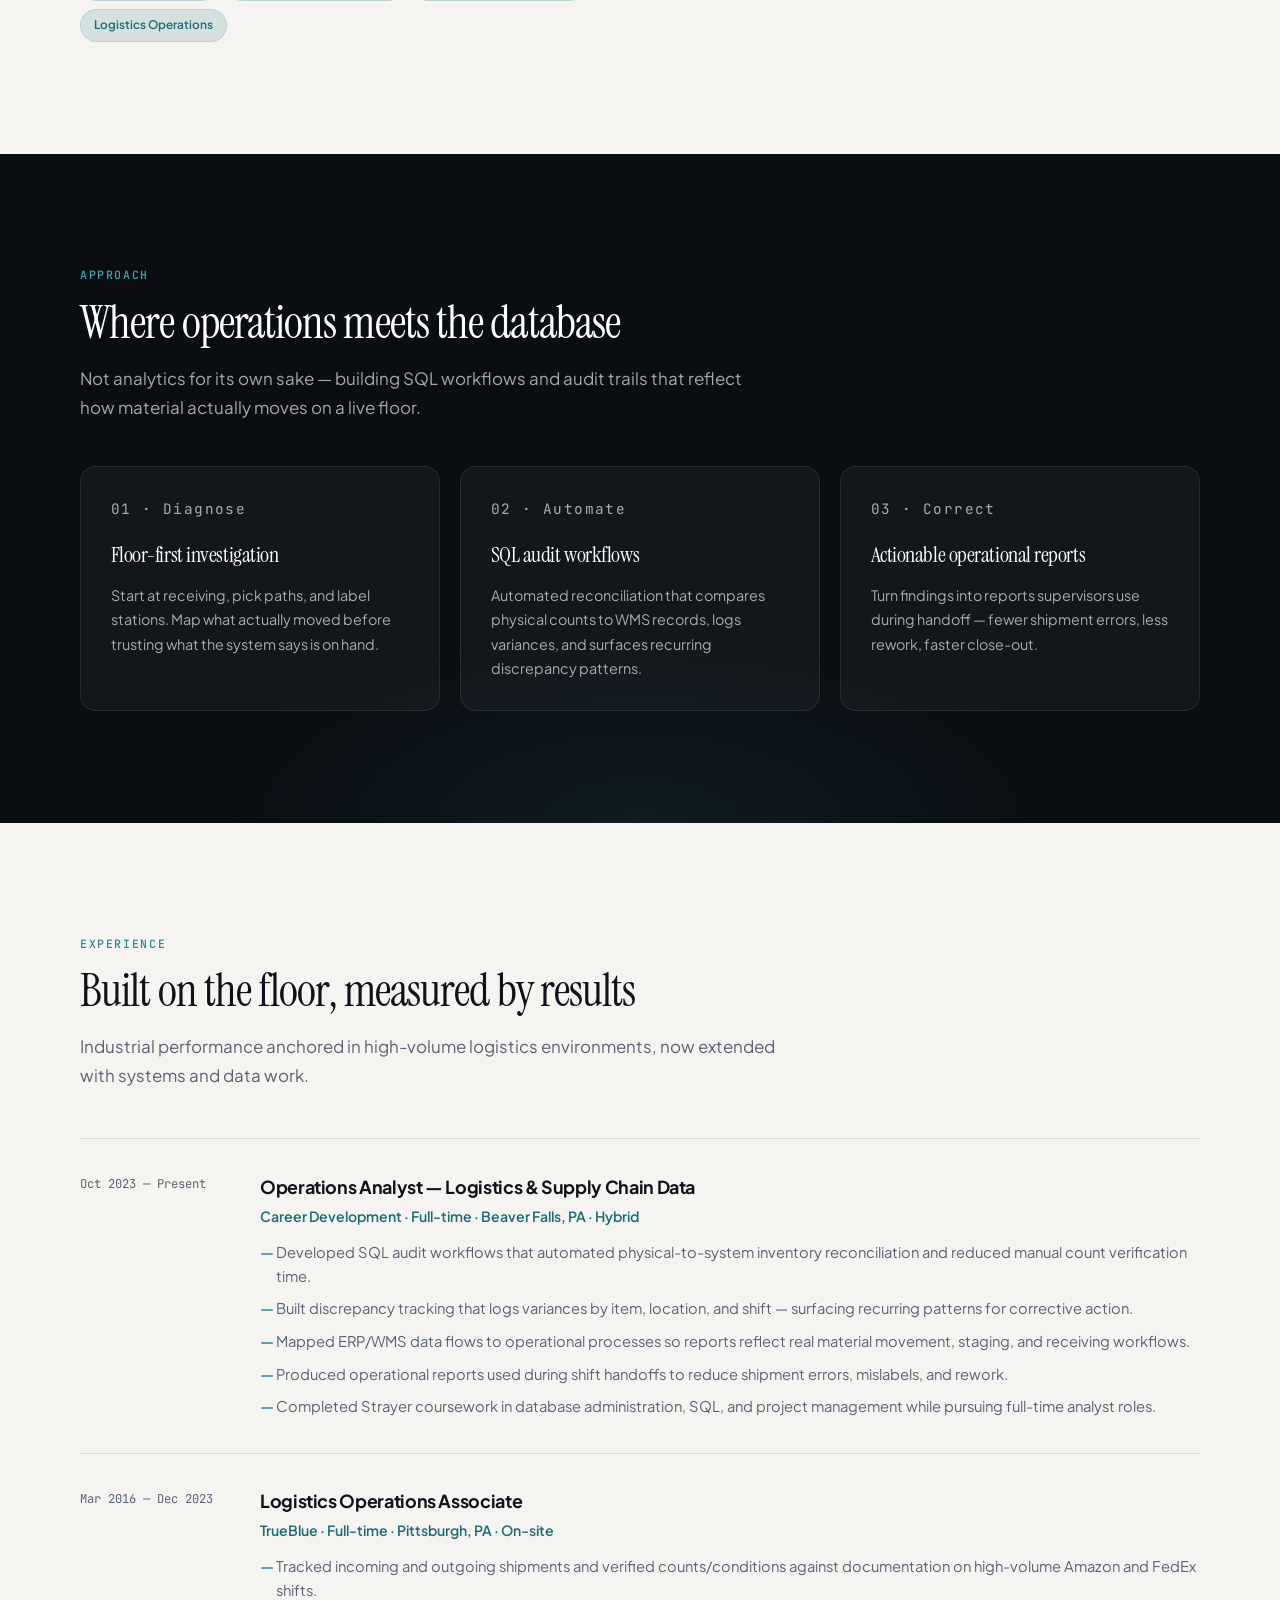
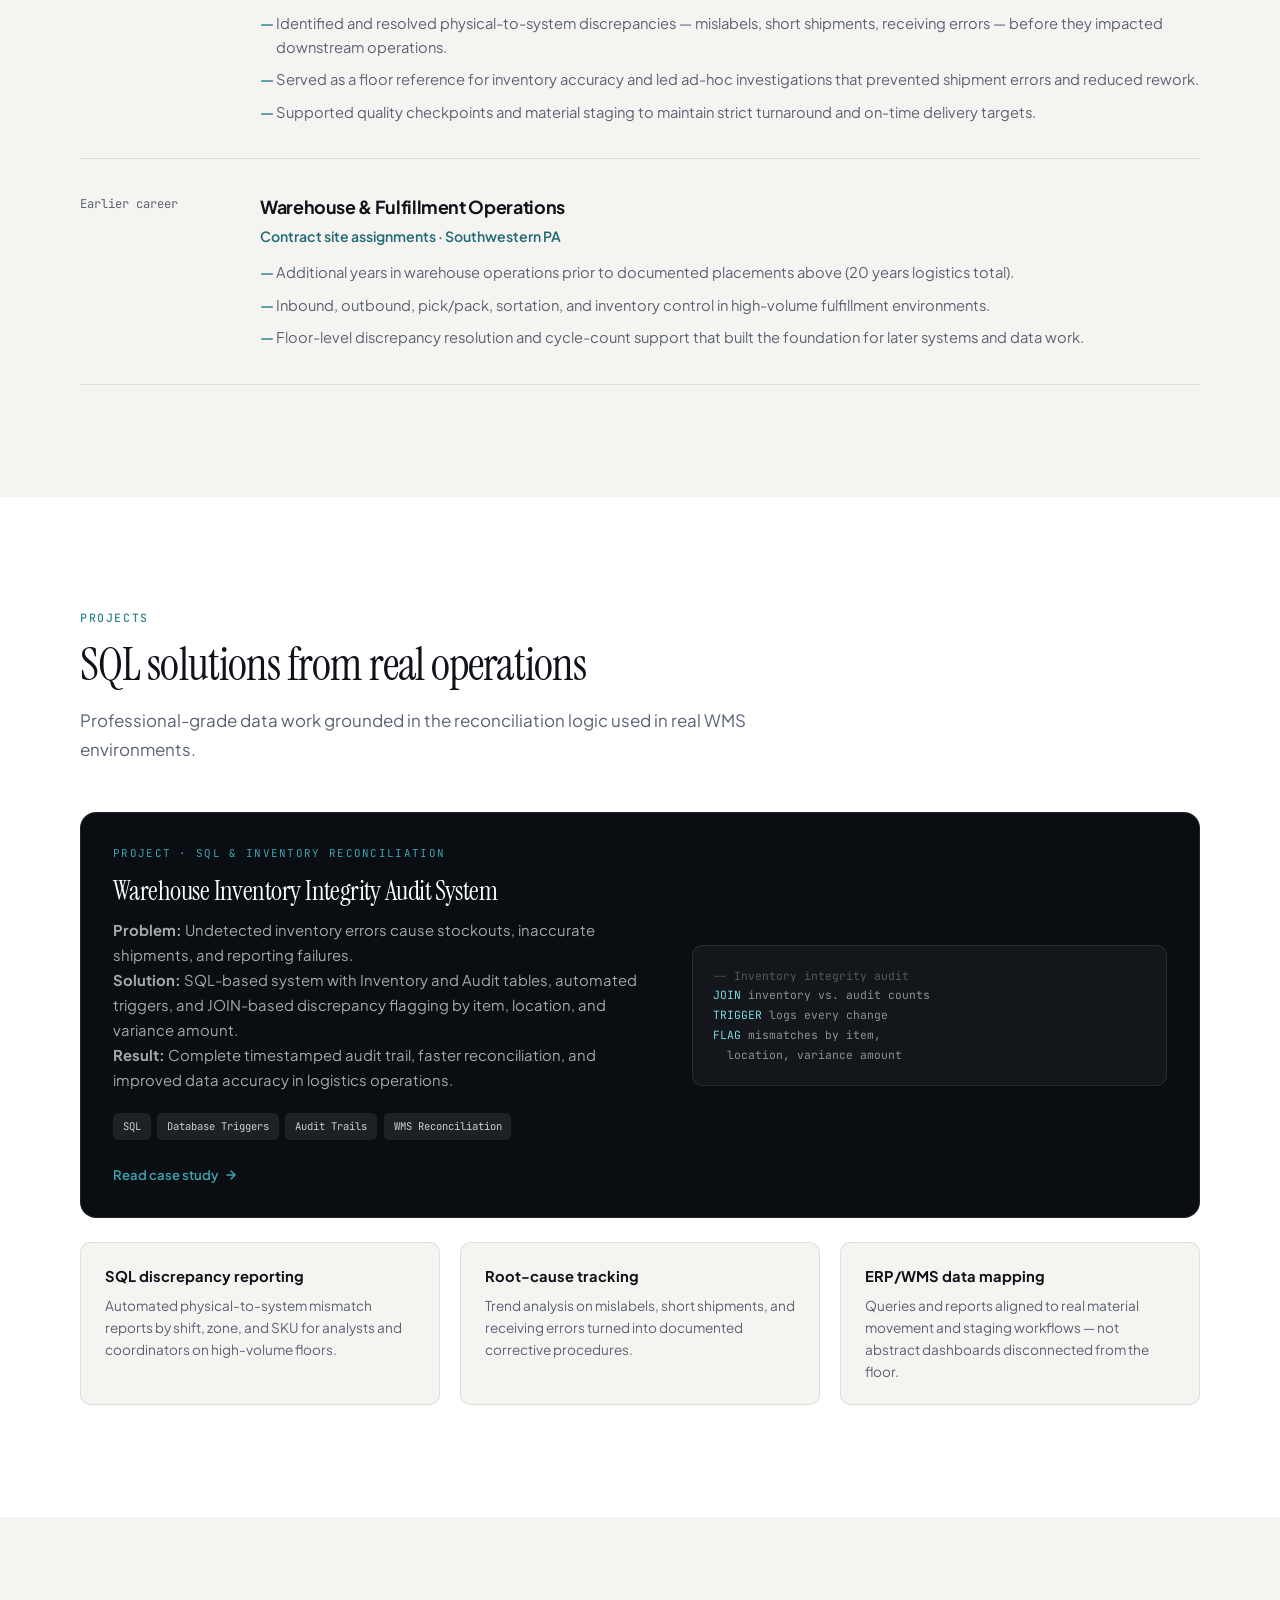
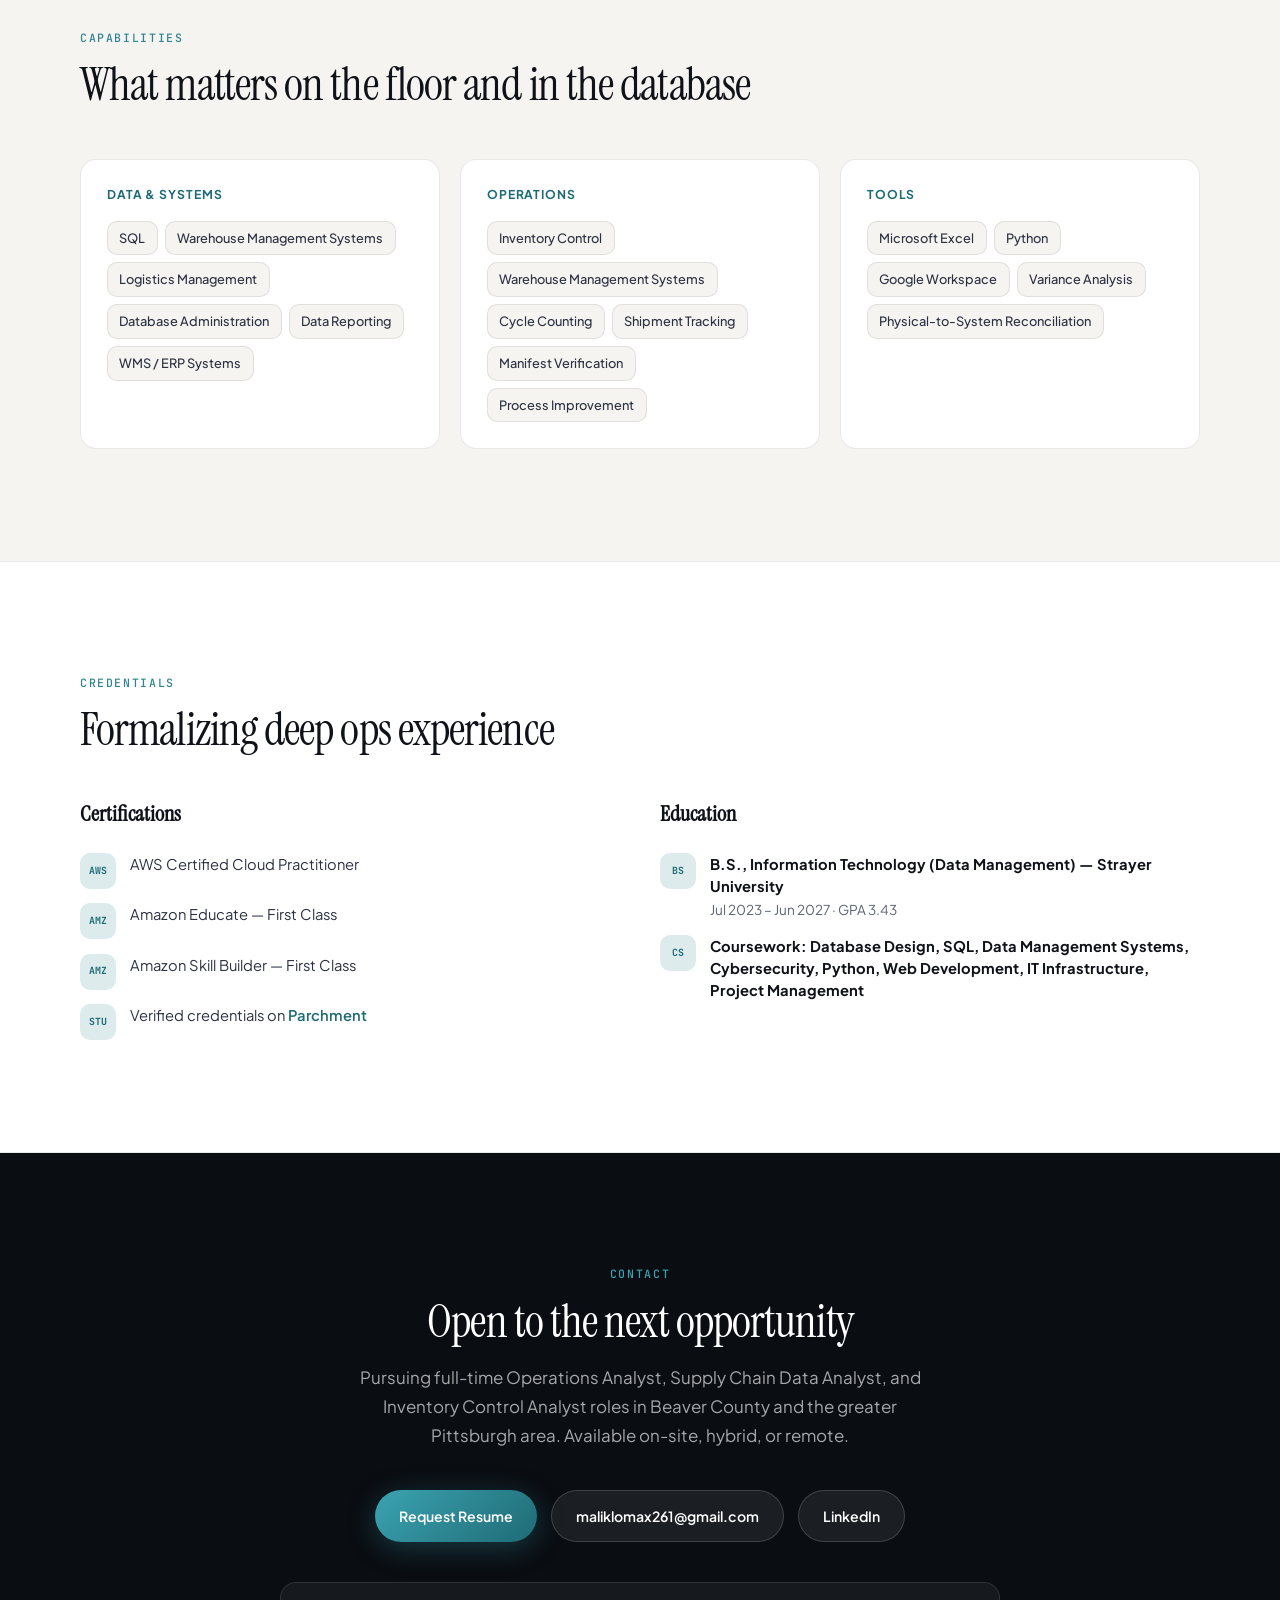
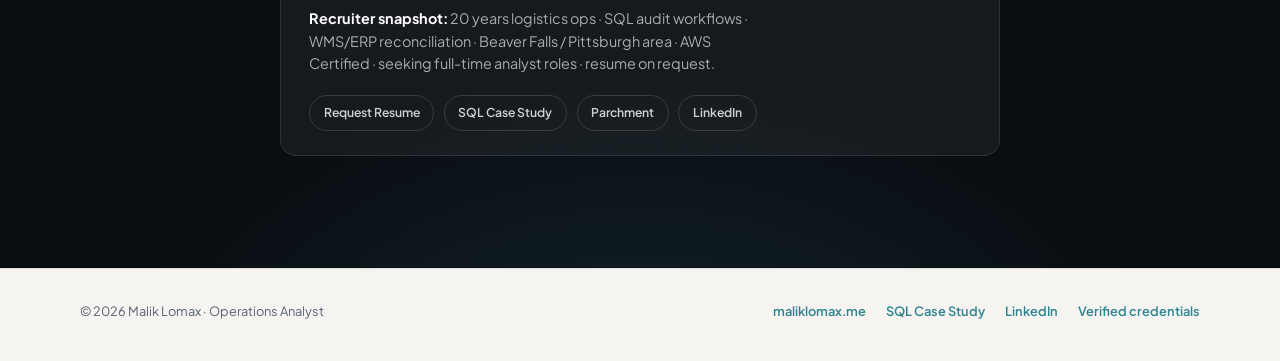
==== commit f29b7c38: "Align portfolio education copy with LinkedIn and Strayer records. Use B.S. instead of B.A.Sc. and dr" ====
--- a/index.html
+++ b/index.html
@@ -31,7 +31,7 @@
     "url": "https://maliklomax.me",
     "email": "maliklomax261@gmail.com",
     "jobTitle": "Operations Analyst",
-    "description": "Operations Analyst with 20 years in high-volume logistics and warehouse operations. SQL-based reporting, WMS/ERP data integrity, and physical-to-system reconciliation. B.A.Sc. IT & Data Management at Strayer University. AWS Certified Cloud Practitioner.",
+    "description": "Operations Analyst with 20 years in high-volume logistics and warehouse operations. SQL-based reporting, WMS/ERP data integrity, and physical-to-system reconciliation. B.S. IT & Data Management at Strayer University. AWS Certified Cloud Practitioner.",
     "address": {
       "@type": "PostalAddress",
       "addressLocality": "Beaver Falls",
@@ -95,7 +95,7 @@
         </div>
         <div class="hero-stat" role="listitem">
           <strong>2027</strong>
-          <span>B.S. Data Management &middot; GPA 3.43</span>
+          <span>B.S. IT &amp; Data Management &middot; GPA 3.43</span>
         </div>
       </div>
     </div>
@@ -344,8 +344,8 @@
               <li>
                 <span class="cred-icon" aria-hidden="true">BS</span>
                 <span>
-                  <span class="edu-degree">B.A.Sc., Information Technology (Data Management) &mdash; Strayer University</span>
-                  <span class="edu-detail">Jul 2023 &ndash; Jun 2027 &middot; GPA 3.43 &middot; IT Student Ambassador, Data Analytics Club</span>
+                  <span class="edu-degree">B.S., Information Technology (Data Management) &mdash; Strayer University</span>
+                  <span class="edu-detail">Jul 2023 &ndash; Jun 2027 &middot; GPA 3.43</span>
                 </span>
               </li>
               <li>
